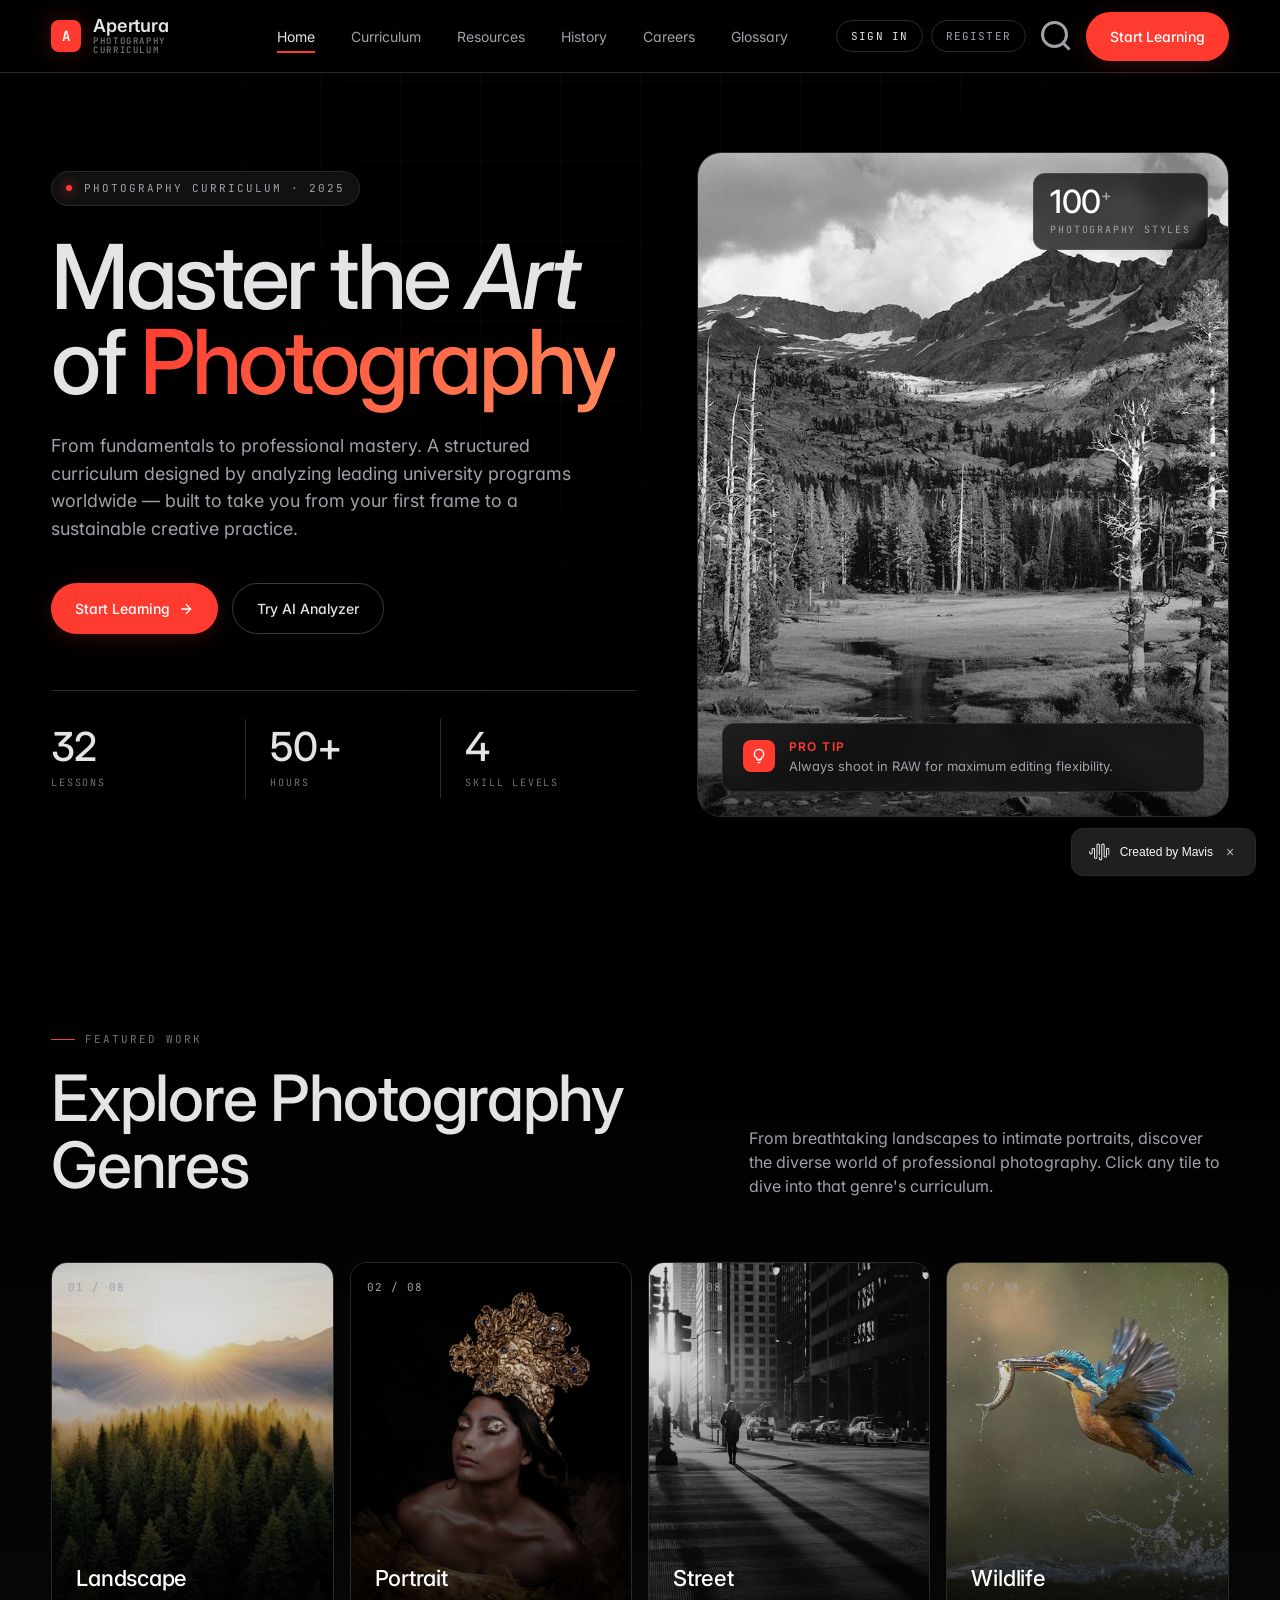
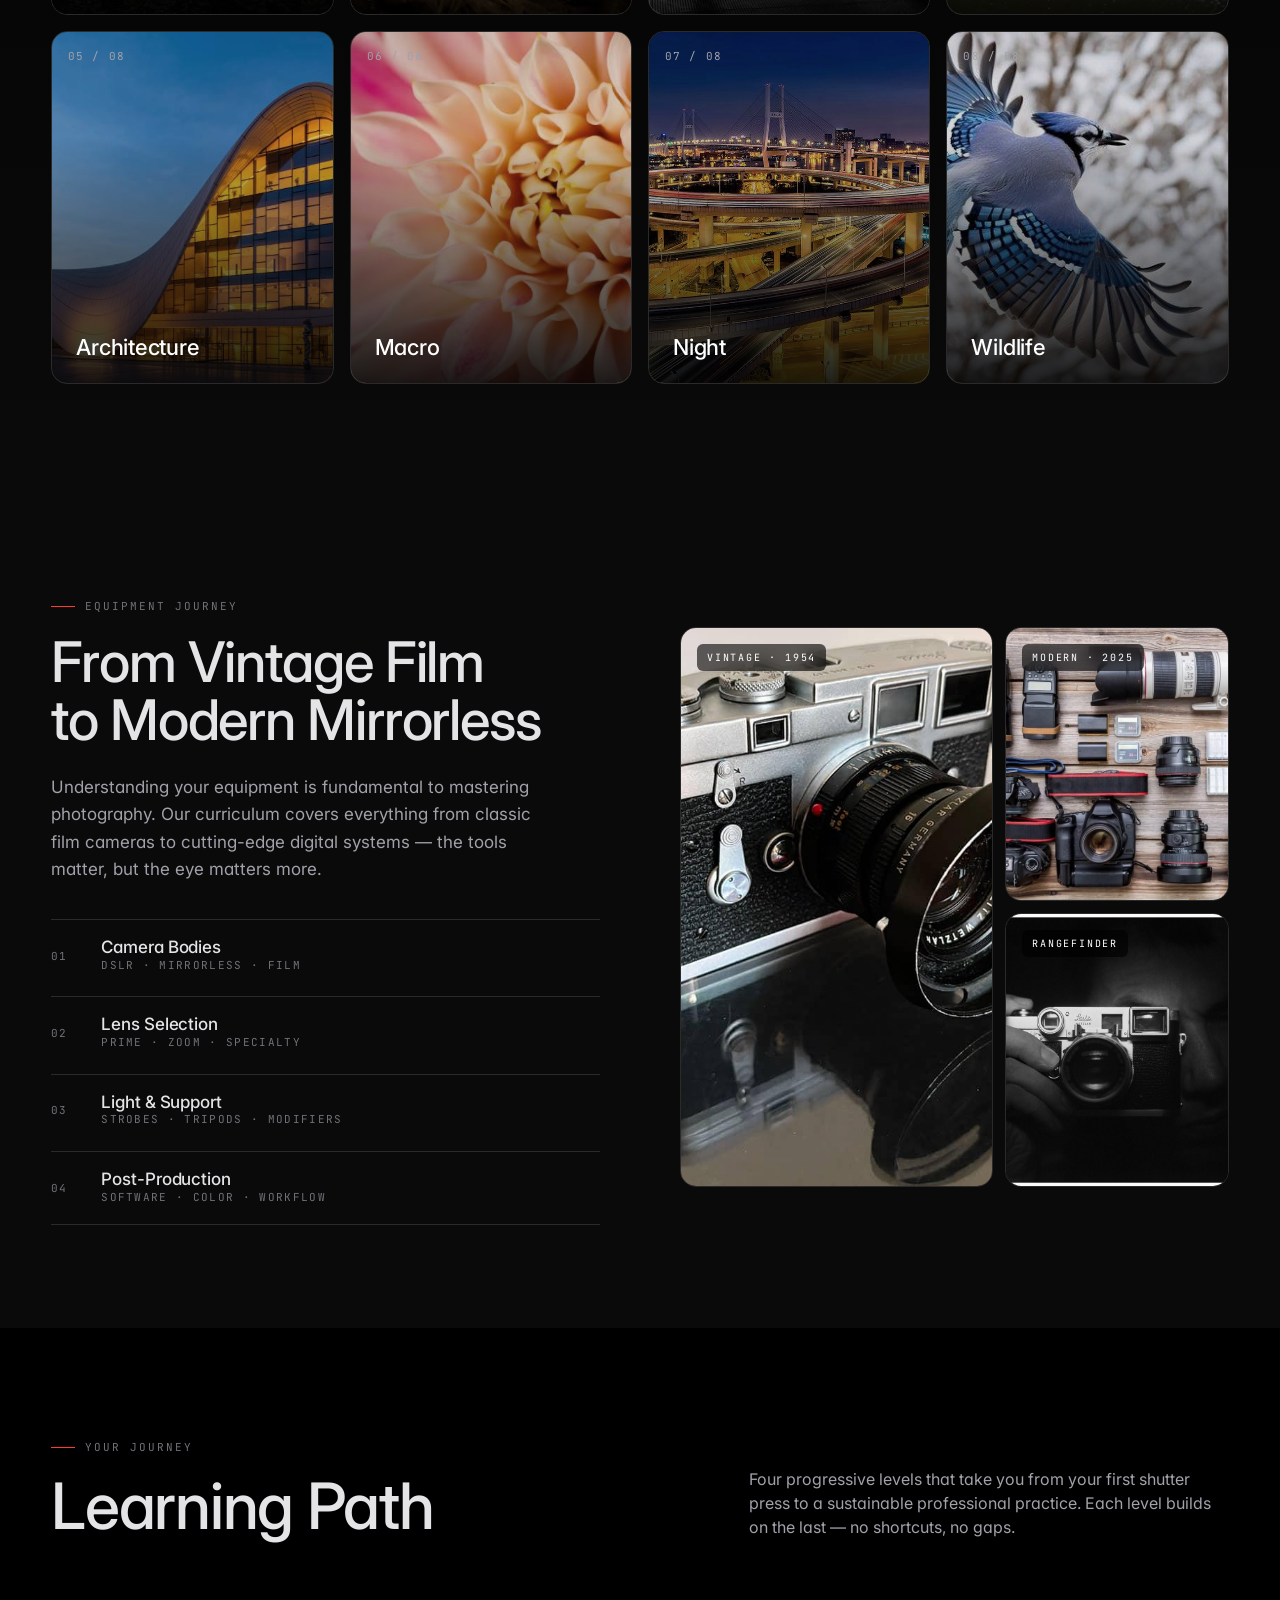
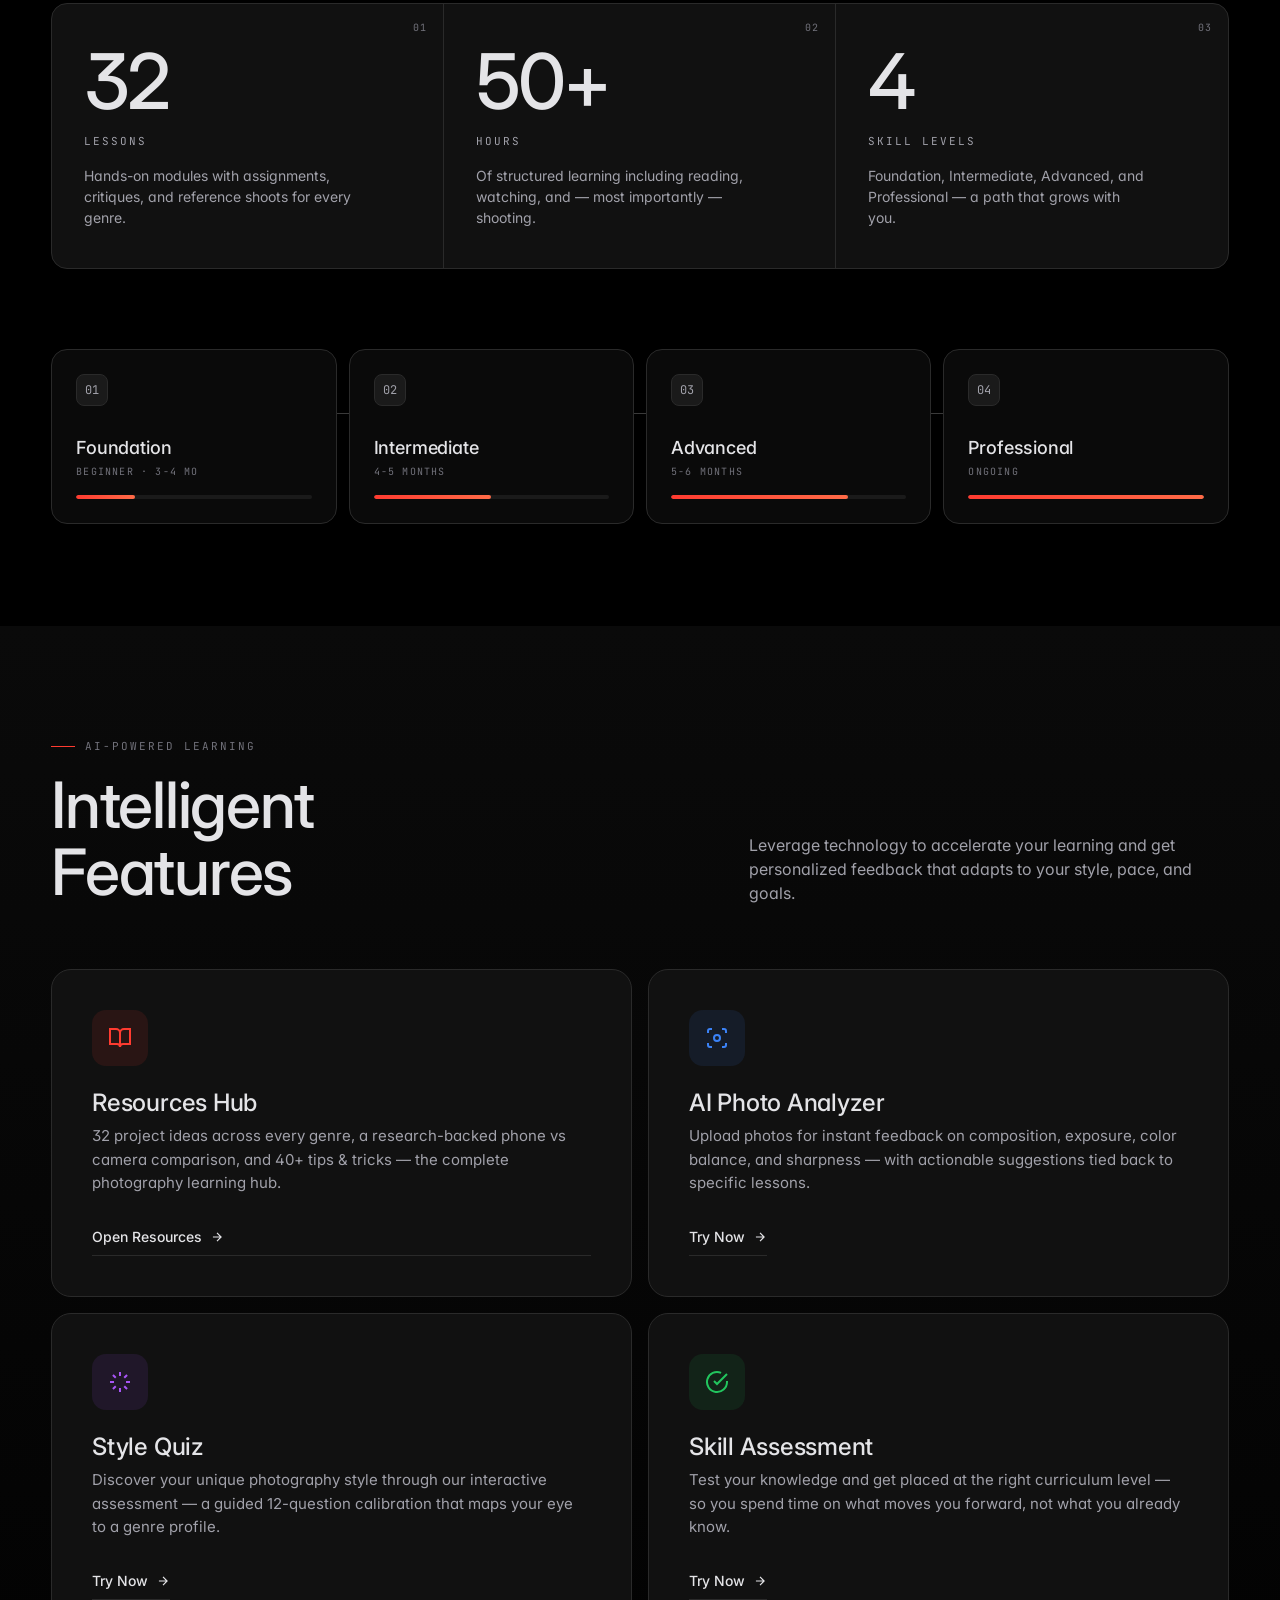
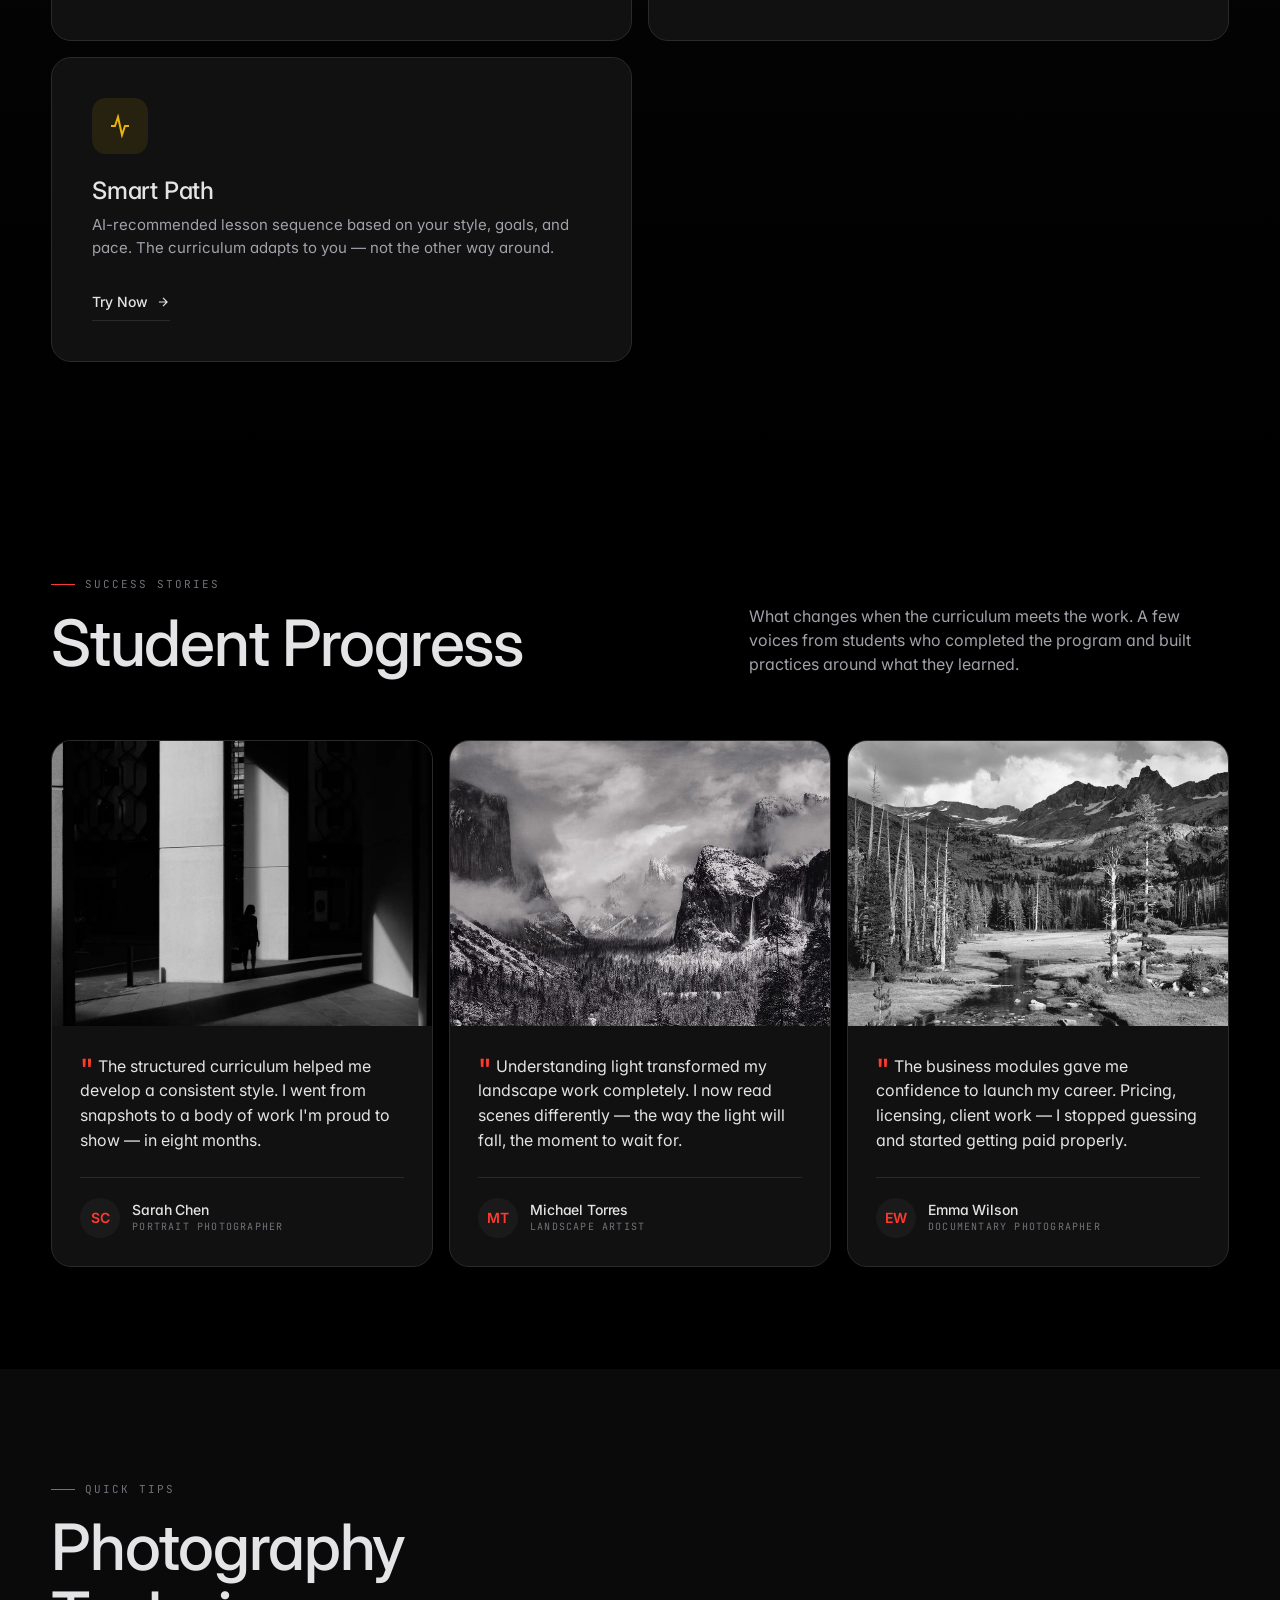
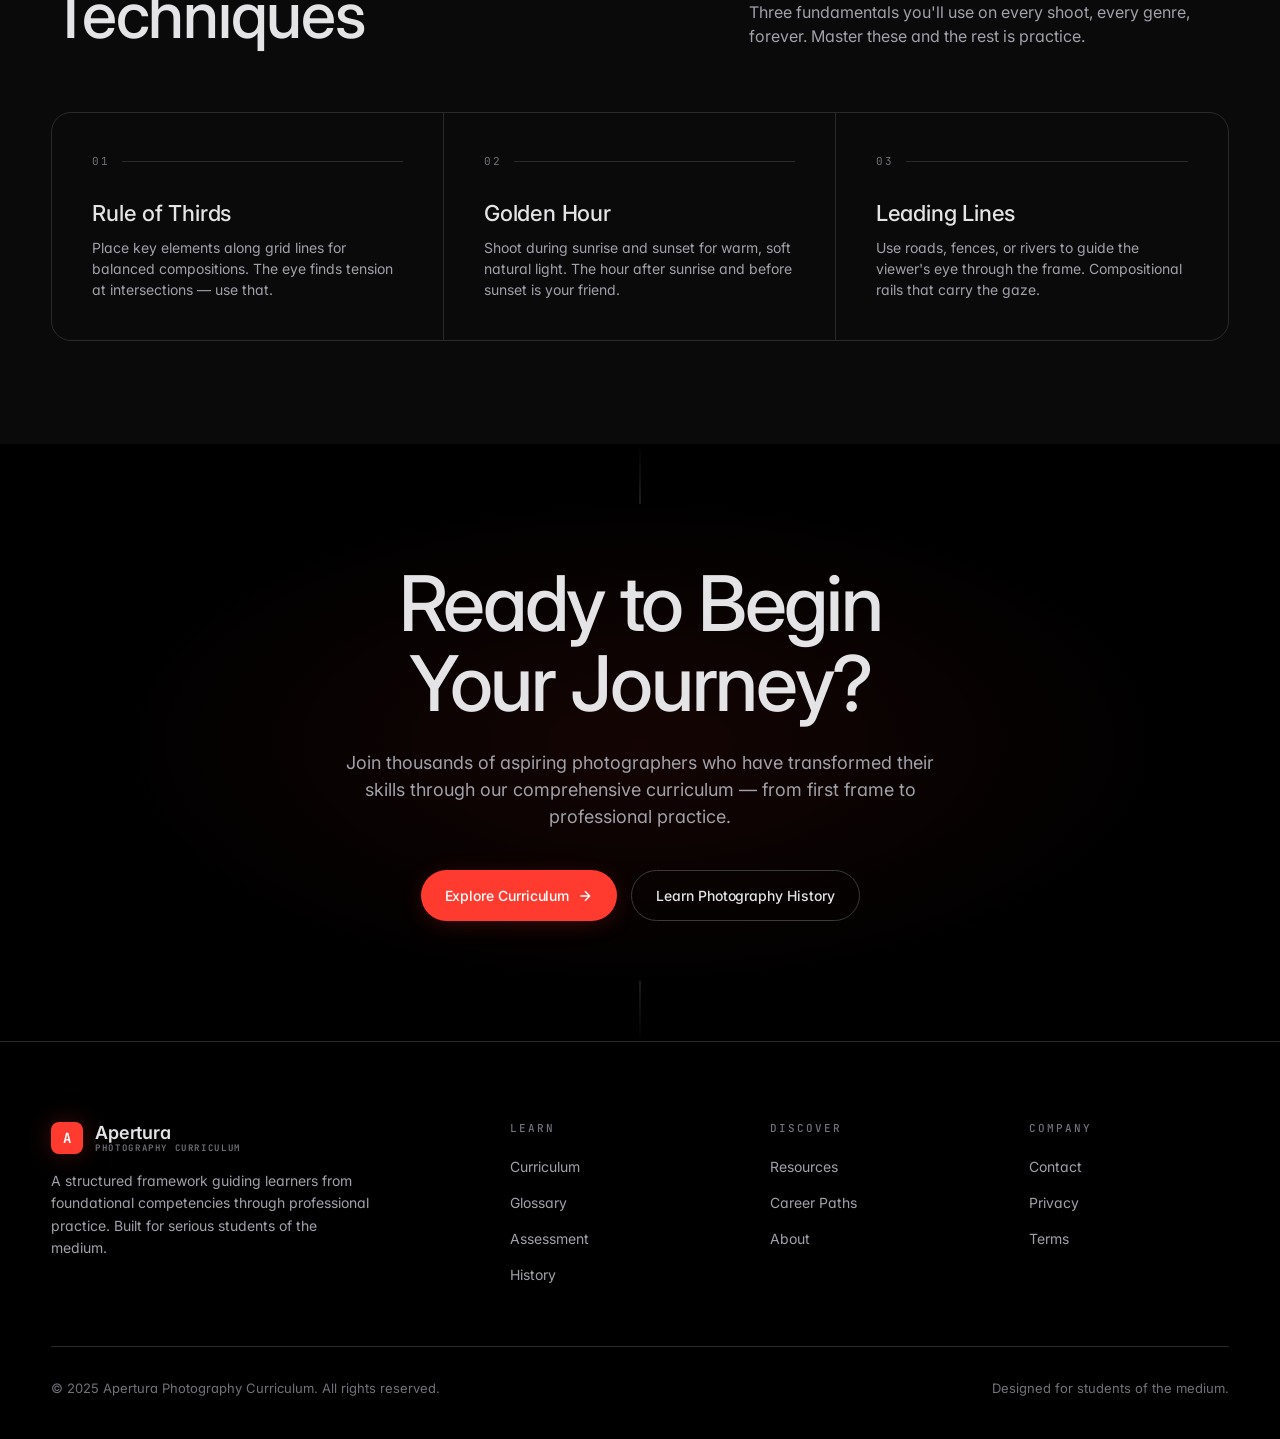
==== index.html @ fc22bd00 "Add files via upload" ====
<!doctype html>
<html lang="en">
<head>
  <meta charset="UTF-8" />
  <meta name="viewport" content="width=device-width, initial-scale=1.0, viewport-fit=cover" />
  <title>Apertura — Master the Art of Photography</title>
  <meta name="description" content="Comprehensive photography education from fundamentals to professional mastery. A structured curriculum designed by analyzing leading university programs worldwide." />
  <link rel="preconnect" href="https://fonts.googleapis.com">
  <link rel="preconnect" href="https://fonts.gstatic.com" crossorigin>
  <link rel="manifest" href="manifest.json" />
  <meta name="theme-color" content="#000000" />
  <link rel="icon" type="image/svg+xml" href="data:image/svg+xml,%3Csvg xmlns='http://www.w3.org/2000/svg' viewBox='0 0 100 100'%3E%3Crect width='100' height='100' rx='20' fill='%23ff3b30'/%3E%3Ctext x='50' y='72' font-family='serif' font-size='80' font-weight='bold' text-anchor='middle' fill='white'%3EA%3C/text%3E%3C/svg%3E" />
  <link rel="apple-touch-icon" href="data:image/svg+xml,%3Csvg xmlns='http://www.w3.org/2000/svg' viewBox='0 0 100 100'%3E%3Crect width='100' height='100' rx='20' fill='%23ff3b30'/%3E%3Ctext x='50' y='72' font-family='serif' font-size='80' font-weight='bold' text-anchor='middle' fill='white'%3EA%3C/text%3E%3C/svg%3E" />
  <link rel="stylesheet" href="assets/style.css" />
</head>
<body id="main">
  <a href="#main" class="skip-link">Skip to content</a>

  <!-- ============ NAV ============ -->
  <nav class="nav">
    <div class="container nav-inner">
      <a href="index.html" class="brand">
        <span class="brand-mark">A</span>
        <span class="brand-text">Apertura<small>Photography Curriculum</small></span>
      </a>
            <div class="nav-links">
        <a href="index.html" class="nav-link active">Home</a>
        <a href="curriculum.html" class="nav-link">Curriculum</a>
        <a href="resources.html" class="nav-link">Resources</a>
        <a href="history.html" class="nav-link">History</a>
        <a href="careers.html" class="nav-link">Careers</a>
        <a href="glossary.html" class="nav-link">Glossary</a>
      </div>
      <div class="nav-cta">
        <div class="auth-nav" data-auth-nav></div>
        <a href="#" class="nav-search desktop-only" aria-label="Search">
          <svg viewBox="0 0 24 24" fill="none" stroke="currentColor" stroke-width="2"><circle cx="11" cy="11" r="8"/><path d="m21 21-4.3-4.3"/></svg>
        </a>
        <a href="curriculum.html" class="btn btn-primary desktop-only">Start Learning</a>
        <button class="menu-toggle" aria-label="Menu">
          <svg viewBox="0 0 24 24" width="20" height="20" fill="none" stroke="currentColor" stroke-width="2"><line x1="3" y1="6" x2="21" y2="6"/><line x1="3" y1="12" x2="21" y2="12"/><line x1="3" y1="18" x2="21" y2="18"/></svg>
        </button>
      </div>
    </div>
  </nav>

  <!-- ============ HERO ============ -->
  <section class="hero">
    <div class="container hero-inner">
      <div>
        <div class="hero-label"><span class="dot"></span>Photography Curriculum · 2025</div>
        <h1>Master the <em>Art</em> of <span class="gradient-text">Photography</span></h1>
        <p class="hero-sub">From fundamentals to professional mastery. A structured curriculum designed by analyzing leading university programs worldwide — built to take you from your first frame to a sustainable creative practice.</p>
        <div class="hero-actions">
          <a href="curriculum.html" class="btn btn-primary">
            Start Learning
            <svg viewBox="0 0 24 24" fill="none" stroke="currentColor" stroke-width="2"><path d="M5 12h14M12 5l7 7-7 7"/></svg>
          </a>
          <a href="#ai-tools" class="btn btn-ghost">Try AI Analyzer</a>
        </div>
        <div class="hero-stats">
          <div class="hero-stat">
            <div class="num">32</div>
            <div class="lbl">Lessons</div>
          </div>
          <div class="hero-stat">
            <div class="num">50<sup style="font-size:0.6em; color:var(--text-3)">+</sup></div>
            <div class="lbl">Hours</div>
          </div>
          <div class="hero-stat">
            <div class="num">4</div>
            <div class="lbl">Skill Levels</div>
          </div>
        </div>
      </div>
      <div class="hero-visual">
        <img src="images/ansel-adams-high-sierra-yosemite-landscape-bw.jpg" alt="High Sierra landscape by Ansel Adams — example of professional nature photography" loading="eager" />
        <div class="hero-tag">
          <div class="num">100<sup style="font-size:0.5em; color:var(--text-2)">+</sup></div>
          <div class="lbl">Photography Styles</div>
        </div>
        <div class="pro-tip">
          <div class="pro-tip-icon">
            <svg viewBox="0 0 24 24" fill="none" stroke="currentColor" stroke-width="2"><path d="M9 18h6M10 22h4M12 2a7 7 0 0 0-4 12.7c.5.4 1 1 1 2v.3h6v-.3c0-1 .5-1.6 1-2A7 7 0 0 0 12 2z"/></svg>
          </div>
          <div>
            <h4>Pro Tip</h4>
            <p>Always shoot in RAW for maximum editing flexibility.</p>
          </div>
        </div>
      </div>
    </div>
  </section>

  <!-- ============ FEATURED WORK ============ -->
  <section class="section featured" id="showcase">
    <div class="container">
      <div class="section-head">
        <div>
          <div class="eyebrow" style="margin-bottom:16px">Featured Work</div>
          <h2>Explore Photography<br>Genres</h2>
        </div>
        <p>From breathtaking landscapes to intimate portraits, discover the diverse world of professional photography. Click any tile to dive into that genre's curriculum.</p>
      </div>

      <div class="genre-grid">
        <a href="#" class="genre-card reveal">
          <span class="genre-card-num">01 / 08</span>
          <img src="images/golden-hour-misty-mountain-valley-landscape.jpg" alt="Golden hour misty mountain valley — landscape photography" loading="lazy" />
          <div class="genre-card-corner"><svg viewBox="0 0 24 24" fill="none" stroke="currentColor" stroke-width="2"><path d="M7 17 17 7M7 7h10v10"/></svg></div>
          <div class="genre-card-label"><h3>Landscape</h3><small>Click to view</small></div>
        </a>
        <a href="#" class="genre-card reveal">
          <span class="genre-card-num">02 / 08</span>
          <img src="images/dramatic-studio-portrait-woman-gold-crown-lighting-reference.jpg" alt="Dramatic studio portrait — portrait photography" loading="lazy" />
          <div class="genre-card-corner"><svg viewBox="0 0 24 24" fill="none" stroke="currentColor" stroke-width="2"><path d="M7 17 17 7M7 7h10v10"/></svg></div>
          <div class="genre-card-label"><h3>Portrait</h3><small>Click to view</small></div>
        </a>
        <a href="#" class="genre-card reveal">
          <span class="genre-card-num">03 / 08</span>
          <img src="images/black-and-white-street-photography-long-shadows-city.jpg" alt="Black and white street photography with long shadows" loading="lazy" />
          <div class="genre-card-corner"><svg viewBox="0 0 24 24" fill="none" stroke="currentColor" stroke-width="2"><path d="M7 17 17 7M7 7h10v10"/></svg></div>
          <div class="genre-card-label"><h3>Street</h3><small>Click to view</small></div>
        </a>
        <a href="#" class="genre-card reveal">
          <span class="genre-card-num">04 / 08</span>
          <img src="images/kingfisher-bird-flight-catching-fish-wildlife.jpg" alt="Kingfisher catching fish in flight — wildlife photography" loading="lazy" />
          <div class="genre-card-corner"><svg viewBox="0 0 24 24" fill="none" stroke="currentColor" stroke-width="2"><path d="M7 17 17 7M7 7h10v10"/></svg></div>
          <div class="genre-card-label"><h3>Wildlife</h3><small>Click to view</small></div>
        </a>
        <a href="#" class="genre-card reveal">
          <span class="genre-card-num">05 / 08</span>
          <img src="images/heydar-aliyev-center-baku-night-architecture.jpg" alt="Heydar Aliyev Center at night — architecture photography" loading="lazy" />
          <div class="genre-card-corner"><svg viewBox="0 0 24 24" fill="none" stroke="currentColor" stroke-width="2"><path d="M7 17 17 7M7 7h10v10"/></svg></div>
          <div class="genre-card-label"><h3>Architecture</h3><small>Click to view</small></div>
        </a>
        <a href="#" class="genre-card reveal">
          <span class="genre-card-num">06 / 08</span>
          <img src="images/macro-photography-pink-orange-dahlia-flower-details.jpg" alt="Macro photo of dahlia flower — macro photography" loading="lazy" />
          <div class="genre-card-corner"><svg viewBox="0 0 24 24" fill="none" stroke="currentColor" stroke-width="2"><path d="M7 17 17 7M7 7h10v10"/></svg></div>
          <div class="genre-card-label"><h3>Macro</h3><small>Click to view</small></div>
        </a>
        <a href="#" class="genre-card reveal">
          <span class="genre-card-num">07 / 08</span>
          <img src="images/shanghai_nanpu_bridge_long_exposure_night_trails.jpg" alt="Shanghai Nanpu Bridge long exposure night trails" loading="lazy" />
          <div class="genre-card-corner"><svg viewBox="0 0 24 24" fill="none" stroke="currentColor" stroke-width="2"><path d="M7 17 17 7M7 7h10v10"/></svg></div>
          <div class="genre-card-label"><h3>Night</h3><small>Click to view</small></div>
        </a>
        <a href="#" class="genre-card reveal">
          <span class="genre-card-num">08 / 08</span>
          <img src="images/blue-jay-in-flight-winter-wildlife.jpg" alt="Blue jay in winter — wildlife photography" loading="lazy" />
          <div class="genre-card-corner"><svg viewBox="0 0 24 24" fill="none" stroke="currentColor" stroke-width="2"><path d="M7 17 17 7M7 7h10v10"/></svg></div>
          <div class="genre-card-label"><h3>Wildlife</h3><small>Click to view</small></div>
        </a>
      </div>
    </div>
  </section>

  <!-- ============ EQUIPMENT ============ -->
  <section class="section equipment">
    <div class="container">
      <div class="equipment-inner">
        <div class="equipment-content">
          <div class="eyebrow">Equipment Journey</div>
          <h2>From Vintage Film<br>to Modern Mirrorless</h2>
          <p>Understanding your equipment is fundamental to mastering photography. Our curriculum covers everything from classic film cameras to cutting-edge digital systems — the tools matter, but the eye matters more.</p>
          <div class="equipment-list">
            <div class="equipment-item">
              <span class="equipment-item-num">01</span>
              <div>
                <h4>Camera Bodies</h4>
                <p>DSLR · Mirrorless · Film</p>
              </div>
            </div>
            <div class="equipment-item">
              <span class="equipment-item-num">02</span>
              <div>
                <h4>Lens Selection</h4>
                <p>Prime · Zoom · Specialty</p>
              </div>
            </div>
            <div class="equipment-item">
              <span class="equipment-item-num">03</span>
              <div>
                <h4>Light & Support</h4>
                <p>Strobes · Tripods · Modifiers</p>
              </div>
            </div>
            <div class="equipment-item">
              <span class="equipment-item-num">04</span>
              <div>
                <h4>Post-Production</h4>
                <p>Software · Color · Workflow</p>
              </div>
            </div>
          </div>
        </div>
        <div class="equipment-visual">
          <div class="equipment-img ev-1">
            <img src="images/vintage-leica-m3-film-camera-reflective-black-silver.jpg" alt="Vintage Leica M3 film camera" loading="lazy" />
            <div class="equipment-img-label">Vintage · 1954</div>
          </div>
          <div class="equipment-img">
            <img src="images/professional-camera-gear-lens-collection-flat-lay.jpg" alt="Professional camera gear collection" loading="lazy" />
            <div class="equipment-img-label">Modern · 2025</div>
          </div>
          <div class="equipment-img">
            <img src="images/vintage-leica-m-camera-black-and-white-aesthetic.jpg" alt="Vintage Leica M rangefinder" loading="lazy" />
            <div class="equipment-img-label">Rangefinder</div>
          </div>
        </div>
      </div>
    </div>
  </section>

  <!-- ============ LEARNING PATH ============ -->
  <section class="section" id="path">
    <div class="container">
      <div class="section-head">
        <div>
          <div class="eyebrow" style="margin-bottom:16px">Your Journey</div>
          <h2>Learning Path</h2>
        </div>
        <p>Four progressive levels that take you from your first shutter press to a sustainable professional practice. Each level builds on the last — no shortcuts, no gaps.</p>
      </div>

      <div class="path-stats reveal">
        <div class="path-stat">
          <span class="path-stat-corner">01</span>
          <div class="num">32</div>
          <div class="lbl">Lessons</div>
          <p>Hands-on modules with assignments, critiques, and reference shoots for every genre.</p>
        </div>
        <div class="path-stat">
          <span class="path-stat-corner">02</span>
          <div class="num">50<sup style="font-size:0.6em; color:var(--text-3); margin-left:4px">+</sup></div>
          <div class="lbl">Hours</div>
          <p>Of structured learning including reading, watching, and — most importantly — shooting.</p>
        </div>
        <div class="path-stat">
          <span class="path-stat-corner">03</span>
          <div class="num">4</div>
          <div class="lbl">Skill Levels</div>
          <p>Foundation, Intermediate, Advanced, and Professional — a path that grows with you.</p>
        </div>
      </div>

      <div class="path-levels reveal">
        <div class="path-level l1">
          <div class="path-level-num">01</div>
          <h3>Foundation</h3>
          <p>Beginner · 3-4 mo</p>
          <div class="path-level-bar"><div class="path-level-bar-fill"></div></div>
        </div>
        <div class="path-level l2">
          <div class="path-level-num">02</div>
          <h3>Intermediate</h3>
          <p>4-5 months</p>
          <div class="path-level-bar"><div class="path-level-bar-fill"></div></div>
        </div>
        <div class="path-level l3">
          <div class="path-level-num">03</div>
          <h3>Advanced</h3>
          <p>5-6 months</p>
          <div class="path-level-bar"><div class="path-level-bar-fill"></div></div>
        </div>
        <div class="path-level l4">
          <div class="path-level-num">04</div>
          <h3>Professional</h3>
          <p>Ongoing</p>
          <div class="path-level-bar"><div class="path-level-bar-fill"></div></div>
        </div>
      </div>
    </div>
  </section>

  <!-- ============ AI FEATURES ============ -->
  <section class="section ai" id="ai-tools">
    <div class="container">
      <div class="section-head">
        <div>
          <div class="eyebrow" style="margin-bottom:16px">AI-Powered Learning</div>
          <h2>Intelligent<br>Features</h2>
        </div>
        <p>Leverage technology to accelerate your learning and get personalized feedback that adapts to your style, pace, and goals.</p>
      </div>

      <div class="ai-grid">
        <a href="resources.html" class="ai-card reveal" style="text-decoration:none; color:inherit; display:flex; flex-direction:column;">
          <div class="ai-icon" style="background:rgba(255, 59, 48, 0.1); color:#ff3b30;">
            <svg viewBox="0 0 24 24" fill="none" stroke="currentColor" stroke-width="2"><path d="M2 3h6a4 4 0 0 1 4 4v14a3 3 0 0 0-3-3H2zM22 3h-6a4 4 0 0 0-4 4v14a3 3 0 0 1 3-3h7z"/></svg>
          </div>
          <h3>Resources Hub</h3>
          <p>32 project ideas across every genre, a research-backed phone vs camera comparison, and 40+ tips & tricks — the complete photography learning hub.</p>
          <span class="ai-card-link">Open Resources <svg viewBox="0 0 24 24" width="14" height="14" fill="none" stroke="currentColor" stroke-width="2"><path d="M5 12h14M12 5l7 7-7 7"/></svg></span>
        </a>
        <div class="ai-card reveal">
          <div class="ai-icon blue">
            <svg viewBox="0 0 24 24" fill="none" stroke="currentColor" stroke-width="2"><path d="M3 7V5a2 2 0 0 1 2-2h2M17 3h2a2 2 0 0 1 2 2v2M21 17v2a2 2 0 0 1-2 2h-2M7 21H5a2 2 0 0 1-2-2v-2"/><circle cx="12" cy="12" r="3"/></svg>
          </div>
          <h3>AI Photo Analyzer</h3>
          <p>Upload photos for instant feedback on composition, exposure, color balance, and sharpness — with actionable suggestions tied back to specific lessons.</p>
          <a href="#" class="ai-card-link">Try Now <svg viewBox="0 0 24 24" width="14" height="14" fill="none" stroke="currentColor" stroke-width="2"><path d="M5 12h14M12 5l7 7-7 7"/></svg></a>
        </div>
        <div class="ai-card reveal">
          <div class="ai-icon purple">
            <svg viewBox="0 0 24 24" fill="none" stroke="currentColor" stroke-width="2"><path d="M12 2v4M12 18v4M4.93 4.93l2.83 2.83M16.24 16.24l2.83 2.83M2 12h4M18 12h4M4.93 19.07l2.83-2.83M16.24 7.76l2.83-2.83"/></svg>
          </div>
          <h3>Style Quiz</h3>
          <p>Discover your unique photography style through our interactive assessment — a guided 12-question calibration that maps your eye to a genre profile.</p>
          <a href="#" class="ai-card-link">Try Now <svg viewBox="0 0 24 24" width="14" height="14" fill="none" stroke="currentColor" stroke-width="2"><path d="M5 12h14M12 5l7 7-7 7"/></svg></a>
        </div>
        <div class="ai-card reveal">
          <div class="ai-icon green">
            <svg viewBox="0 0 24 24" fill="none" stroke="currentColor" stroke-width="2"><path d="M22 11.08V12a10 10 0 1 1-5.93-9.14"/><path d="m9 11 3 3L22 4"/></svg>
          </div>
          <h3>Skill Assessment</h3>
          <p>Test your knowledge and get placed at the right curriculum level — so you spend time on what moves you forward, not what you already know.</p>
          <a href="#" class="ai-card-link">Try Now <svg viewBox="0 0 24 24" width="14" height="14" fill="none" stroke="currentColor" stroke-width="2"><path d="M5 12h14M12 5l7 7-7 7"/></svg></a>
        </div>
        <div class="ai-card reveal">
          <div class="ai-icon yellow">
            <svg viewBox="0 0 24 24" fill="none" stroke="currentColor" stroke-width="2"><path d="M3 12h4l3-9 4 18 3-9h4"/></svg>
          </div>
          <h3>Smart Path</h3>
          <p>AI-recommended lesson sequence based on your style, goals, and pace. The curriculum adapts to you — not the other way around.</p>
          <a href="#" class="ai-card-link">Try Now <svg viewBox="0 0 24 24" width="14" height="14" fill="none" stroke="currentColor" stroke-width="2"><path d="M5 12h14M12 5l7 7-7 7"/></svg></a>
        </div>
      </div>
    </div>
  </section>

  <!-- ============ STUDENTS ============ -->
  <section class="section">
    <div class="container">
      <div class="section-head">
        <div>
          <div class="eyebrow" style="margin-bottom:16px">Success Stories</div>
          <h2>Student Progress</h2>
        </div>
        <p>What changes when the curriculum meets the work. A few voices from students who completed the program and built practices around what they learned.</p>
      </div>

      <div class="students-grid">
        <div class="student-card reveal">
          <div class="student-card-img">
            <img src="images/bw-street-photography-silhouette-shadows-architecture.jpg" alt="Black and white street photography — Sarah Chen's work" loading="lazy" />
          </div>
          <div class="student-card-body">
            <p class="student-card-quote">The structured curriculum helped me develop a consistent style. I went from snapshots to a body of work I'm proud to show — in eight months.</p>
            <div class="student-card-author">
              <div class="student-card-avatar">SC</div>
              <div class="student-card-info">
                <h4>Sarah Chen</h4>
                <p>Portrait Photographer</p>
              </div>
            </div>
          </div>
        </div>
        <div class="student-card reveal">
          <div class="student-card-img">
            <img src="images/ansel-adams-clearing-winter-storm-yosemite-bw.jpg" alt="Clearing winter storm Yosemite — Michael Torres's work" loading="lazy" />
          </div>
          <div class="student-card-body">
            <p class="student-card-quote">Understanding light transformed my landscape work completely. I now read scenes differently — the way the light will fall, the moment to wait for.</p>
            <div class="student-card-author">
              <div class="student-card-avatar">MT</div>
              <div class="student-card-info">
                <h4>Michael Torres</h4>
                <p>Landscape Artist</p>
              </div>
            </div>
          </div>
        </div>
        <div class="student-card reveal">
          <div class="student-card-img">
            <img src="images/ansel-adams-high-sierra-yosemite-landscape-bw.jpg" alt="High Sierra landscape — Emma Wilson's work" loading="lazy" />
          </div>
          <div class="student-card-body">
            <p class="student-card-quote">The business modules gave me confidence to launch my career. Pricing, licensing, client work — I stopped guessing and started getting paid properly.</p>
            <div class="student-card-author">
              <div class="student-card-avatar">EW</div>
              <div class="student-card-info">
                <h4>Emma Wilson</h4>
                <p>Documentary Photographer</p>
              </div>
            </div>
          </div>
        </div>
      </div>
    </div>
  </section>

  <!-- ============ QUICK TIPS ============ -->
  <section class="section tips">
    <div class="container">
      <div class="section-head">
        <div>
          <div class="eyebrow" style="margin-bottom:16px">Quick Tips</div>
          <h2>Photography<br>Techniques</h2>
        </div>
        <p>Three fundamentals you'll use on every shoot, every genre, forever. Master these and the rest is practice.</p>
      </div>

      <div class="tips-grid reveal">
        <div class="tip-card">
          <div class="tip-card-num">01</div>
          <h3>Rule of Thirds</h3>
          <p>Place key elements along grid lines for balanced compositions. The eye finds tension at intersections — use that.</p>
        </div>
        <div class="tip-card">
          <div class="tip-card-num">02</div>
          <h3>Golden Hour</h3>
          <p>Shoot during sunrise and sunset for warm, soft natural light. The hour after sunrise and before sunset is your friend.</p>
        </div>
        <div class="tip-card">
          <div class="tip-card-num">03</div>
          <h3>Leading Lines</h3>
          <p>Use roads, fences, or rivers to guide the viewer's eye through the frame. Compositional rails that carry the gaze.</p>
        </div>
      </div>
    </div>
  </section>

  <!-- ============ CTA BANNER ============ -->
  <section class="cta-banner">
    <div class="container">
      <h2>Ready to Begin<br>Your Journey?</h2>
      <p>Join thousands of aspiring photographers who have transformed their skills through our comprehensive curriculum — from first frame to professional practice.</p>
      <div class="actions">
        <a href="curriculum.html" class="btn btn-primary">Explore Curriculum <svg viewBox="0 0 24 24" fill="none" stroke="currentColor" stroke-width="2"><path d="M5 12h14M12 5l7 7-7 7"/></svg></a>
        <a href="history.html" class="btn btn-ghost">Learn Photography History</a>
      </div>
    </div>
  </section>

  <!-- ============ FOOTER ============ -->
  <footer class="footer">
    <div class="container">
            <div class="footer-grid">
        <div class="footer-brand">
          <a href="index.html" class="brand">
            <span class="brand-mark">A</span>
            <span class="brand-text">Apertura<small>Photography Curriculum</small></span>
          </a>
          <p>A structured framework guiding learners from foundational competencies through professional practice. Built for serious students of the medium.</p>
        </div>
        <div>
          <h4>Learn</h4>
          <ul>
            <li><a href="curriculum.html">Curriculum</a></li>
            <li><a href="glossary.html">Glossary</a></li>
            <li><a href="assessment.html">Assessment</a></li>
            <li><a href="history.html">History</a></li>
          </ul>
        </div>
        <div>
          <h4>Discover</h4>
          <ul>
            <li><a href="resources.html">Resources</a></li>
            <li><a href="careers.html">Career Paths</a></li>
            <li><a href="about.html">About</a></li>
          </ul>
        </div>
        <div>
          <h4>Company</h4>
          <ul>
            <li><a href="about.html#contact">Contact</a></li>
            <li><a href="#">Privacy</a></li>
            <li><a href="#">Terms</a></li>
          </ul>
        </div>
      </div>
      <div class="footer-bottom">
        <p>© 2025 Apertura Photography Curriculum. All rights reserved.</p>
        <p>Designed for students of the medium.</p>
      </div>
    </div>
  </footer>

  <!-- Floating Ball (Mavis watermark — keeps the original branding) -->
  <div class="floating-ball" id="floatingBall">
    <div class="floating-ball-content" id="ballContent">
      <svg class="floating-ball-logo" viewBox="0 0 26 22" fill="none" xmlns="http://www.w3.org/2000/svg">
        <g clip-path="url(#clip0)">
          <path d="M12.8405 14.6775C12.8405 14.9897 13.0932 15.2424 13.4055 15.2424C13.7178 15.2424 13.9705 14.9897 13.9705 14.6775V2.98254C13.9705 1.88957 13.0809 1 11.9879 1C10.895 1 10.0054 1.88957 10.0054 2.98254V11.566V17.1068C10.0054 17.5773 9.62327 17.9594 9.1528 17.9594C8.68233 17.9594 8.30021 17.5773 8.30021 17.1068V8.04469C8.30021 6.95172 7.41063 6.06215 6.31767 6.06215C5.22471 6.06215 4.33513 6.95172 4.33513 8.04469V11.8855C4.33513 12.3559 3.953 12.7381 3.48254 12.7381C3.01207 12.7381 2.62994 12.3559 2.62994 11.8855V10.4936C2.62994 10.1813 2.37725 9.92861 2.06497 9.92861C1.7527 9.92861 1.5 10.1813 1.5 10.4936V11.8855C1.5 12.9784 2.38957 13.868 3.48254 13.868C4.5755 13.868 5.46508 12.9784 5.46508 11.8855V8.04469C5.46508 7.57422 5.8472 7.19209 6.31767 7.19209C6.78814 7.19209 7.17026 7.57422 7.17026 8.04469V17.1068C7.17026 18.1998 8.05984 19.0894 9.1528 19.0894C10.2458 19.0894 11.1353 18.1998 11.1353 17.1068V2.98254C11.1353 2.51207 11.5175 2.12994 11.9879 2.12994C12.4584 2.12994 12.8405 2.51207 12.8405 2.98254V14.6775Z" fill="currentColor"/>
          <path d="M23.3278 6.06215C22.2348 6.06215 21.3452 6.95172 21.3452 8.04469V15.6143C21.3452 16.0847 20.9631 16.4669 20.4926 16.4669C20.0222 16.4669 19.6401 16.0847 19.6401 15.6143V2.98254C19.6401 1.88957 18.7505 1 17.6575 1C16.5645 1 15.675 1.88957 15.675 2.98254V19.0175C15.675 19.4879 15.2928 19.8701 14.8224 19.8701C14.3519 19.8701 13.9698 19.4879 13.9698 19.0175V17.0329C13.9698 16.7206 13.7171 16.4679 13.4048 16.4679C13.0925 16.4679 12.8398 16.7206 12.8398 17.0329V19.0175C12.8398 20.1104 13.7294 21 14.8224 21C15.9153 21 16.8049 20.1104 16.8049 19.0175V2.98254C16.8049 2.51207 17.187 2.12994 17.6575 2.12994C18.128 2.12994 18.5101 2.51207 18.5101 2.98254V15.6143C18.5101 16.7072 19.3997 17.5968 20.4926 17.5968C21.5856 17.5968 22.4752 16.7072 22.4752 15.6143V8.04469C22.4752 7.57422 22.8573 7.19209 23.3278 7.19209C23.7982 7.19209 24.1804 7.57422 24.1804 8.04469V14.6775C24.1804 14.9897 24.4331 15.2424 24.7453 15.2424C25.0576 15.2424 25.3103 14.9897 25.3103 14.6775V8.04469C25.3103 6.95172 24.4207 6.06215 23.3278 6.06215Z" fill="currentColor"/>
        </g>
        <defs><clipPath id="clip0"><rect width="25" height="22" fill="white" transform="translate(0.5)"/></clipPath></defs>
      </svg>
      <span class="floating-ball-text">Created by Mavis</span>
    </div>
    <span class="floating-ball-close" id="ballClose">×</span>
  </div>

  <script src="assets/script.js"></script>
  <script src="assets/auth.js"></script>
</body>
</html>
---- assets/style.css ----
/* =========================================================
   APERTURA — Photography Curriculum
   Swiss-style design system
   ========================================================= */

@import url('https://fonts.googleapis.com/css2?family=Inter:wght@400;500;600;700&family=JetBrains+Mono:wght@400;500&display=swap');

:root {
  --bg: #000;
  --bg-soft: #0a0a0a;
  --surface: #111;
  --surface-2: #1a1a1a;
  --surface-3: #222;
  --border: #2a2a2a;
  --border-strong: #3a3a3a;
  --text: #e4e4e7;
  --text-2: #a1a1aa;
  --text-3: #71717a;
  --text-4: #52525b;
  --accent: #ff3b30;
  --accent-2: #d12e26;
  --accent-glow: rgba(255, 59, 48, 0.25);
  --max: 1440px;
  --pad-x: clamp(20px, 4vw, 60px);
  --pad-y: clamp(64px, 8vw, 128px);
  --font-sans: 'Inter', -apple-system, BlinkMacSystemFont, 'Helvetica Neue', sans-serif;
  --font-mono: 'JetBrains Mono', 'Fira Code', monospace;
  --ease: cubic-bezier(0.4, 0, 0.2, 1);
}

* { margin: 0; padding: 0; box-sizing: border-box; border-color: var(--border); }
*::selection { background: rgba(255, 59, 48, 0.3); color: var(--text); }
html { scroll-behavior: smooth; }
body {
  background: var(--bg);
  color: var(--text);
  font-family: var(--font-sans);
  -webkit-font-smoothing: antialiased;
  -moz-osx-font-smoothing: grayscale;
  line-height: 1.5;
  font-feature-settings: 'cv11', 'ss01';
  cursor: default;
  overflow-x: hidden;
}
img { max-width: 100%; height: auto; display: block; }
a { color: inherit; text-decoration: none; }
button { font: inherit; cursor: pointer; background: none; border: none; color: inherit; }

/* Typography scale */
h1, h2, h3, h4, h5, h6 { font-weight: 500; letter-spacing: -0.01em; line-height: 1.1; }
.mono { font-family: var(--font-mono); letter-spacing: 0.05em; text-transform: uppercase; font-size: 12px; }
.eyebrow { font-family: var(--font-mono); font-size: 11px; letter-spacing: 0.18em; text-transform: uppercase; color: var(--text-3); display: inline-flex; align-items: center; gap: 10px; }
.eyebrow::before { content: ''; width: 24px; height: 1px; background: var(--accent); }
.gradient-text { background: linear-gradient(135deg, #ff3b30, #ff8a5b); -webkit-background-clip: text; background-clip: text; -webkit-text-fill-color: transparent; color: transparent; }

/* Layout */
.container { max-width: var(--max); margin: 0 auto; padding-left: var(--pad-x); padding-right: var(--pad-x); }
.section { padding-top: var(--pad-y); padding-bottom: var(--pad-y); position: relative; }
.section-head { display: flex; align-items: flex-end; justify-content: space-between; gap: 32px; margin-bottom: 64px; flex-wrap: wrap; }
.section-head h2 { font-size: clamp(36px, 5vw, 64px); font-weight: 500; letter-spacing: -0.02em; line-height: 1.05; }
.section-head p { color: var(--text-2); max-width: 480px; }
.divider { height: 1px; background: var(--border); width: 100%; }

/* ====== Nav ====== */
.nav {
  position: fixed; top: 0; left: 0; right: 0; z-index: 50;
  background: rgba(0, 0, 0, 0.7);
  backdrop-filter: blur(16px) saturate(180%);
  -webkit-backdrop-filter: blur(16px) saturate(180%);
  border-bottom: 1px solid var(--border);
}
.nav-inner { display: flex; align-items: center; justify-content: space-between; height: 72px; gap: 32px; }
.brand { display: flex; align-items: center; gap: 12px; font-weight: 600; font-size: 18px; letter-spacing: -0.01em; }
.brand-mark {
  width: 32px; height: 32px; border-radius: 8px;
  background: var(--accent); color: white;
  display: inline-flex; align-items: center; justify-content: center;
  font-family: var(--font-mono); font-weight: 700; font-size: 14px;
  box-shadow: 0 0 24px var(--accent-glow);
}
.brand-text { display: flex; flex-direction: column; line-height: 1; }
.brand-text small { font-family: var(--font-mono); font-size: 9px; color: var(--text-3); letter-spacing: 0.18em; margin-top: 2px; text-transform: uppercase; }
.nav-links { display: flex; gap: 4px; }
.nav-link { padding: 10px 16px; font-size: 14px; color: var(--text-2); position: relative; transition: color 0.2s var(--ease); }
.nav-link:hover { color: var(--text); }
.nav-link.active { color: var(--text); }
.nav-link.active::after { content: ''; position: absolute; bottom: 4px; left: 16px; right: 16px; height: 2px; background: var(--accent); }
.nav-cta { display: flex; align-items: center; gap: 12px; }
.nav-search { width: 36px; height: 36px; border-radius: 8px; display: inline-flex; align-items: center; justify-content: center; color: var(--text-2); transition: all 0.2s var(--ease); }
.nav-search:hover { background: var(--surface); color: var(--text); }
.menu-toggle { display: none; width: 40px; height: 40px; border-radius: 8px; }
.menu-toggle:hover { background: var(--surface); }
@media (max-width: 900px) { .nav-links, .nav-cta .desktop-only { display: none; } .menu-toggle { display: inline-flex; align-items: center; justify-content: center; } }

/* ====== Auth nav slot (Sign in / Register / Profile) ====== */
.auth-nav { display: flex; align-items: center; gap: 8px; }
.nav-pill { display: inline-flex; align-items: center; padding: 7px 14px; border: 1px solid var(--border); border-radius: 999px; font-family: var(--font-mono); font-size: 11px; letter-spacing: 0.1em; text-transform: uppercase; color: var(--text); background: transparent; transition: all 0.2s var(--ease); text-decoration: none; white-space: nowrap; }
.nav-pill:hover { background: var(--surface); border-color: var(--border-strong); }
.nav-pill-muted { color: var(--text-2); }
.nav-pill-muted:hover { color: var(--text); }
.nav-pill-active { background: var(--surface); border-color: var(--border-strong); color: var(--accent); }
@media (max-width: 600px) { .auth-nav { gap: 6px; } .nav-pill { padding: 6px 10px; font-size: 10px; } }

/* ====== Auth pages (login, register) ====== */
.auth-main { min-height: calc(100vh - 200px); display: flex; align-items: center; justify-content: center; padding: 100px 20px 60px; }
.auth-card { width: 100%; max-width: 440px; background: var(--surface); border: 1px solid var(--border); border-radius: 16px; padding: 40px 32px; }
.auth-card h1 { font-size: 32px; font-weight: 700; letter-spacing: -0.02em; margin-bottom: 8px; }
.auth-sub { color: var(--text-2); font-size: 14px; margin-bottom: 24px; }
.auth-card .field { display: block; margin-bottom: 16px; }
.auth-card .field span { display: block; font-family: var(--font-mono); font-size: 11px; letter-spacing: 0.1em; text-transform: uppercase; color: var(--text-2); margin-bottom: 6px; }
.auth-card .field input { width: 100%; padding: 12px 14px; background: var(--bg); border: 1px solid var(--border); border-radius: 8px; color: var(--text); font-family: var(--font-sans); font-size: 16px; transition: border-color 0.2s; }
.auth-card .field input:focus { outline: none; border-color: var(--accent); }
.auth-card .field-hint { font-size: 12px; color: var(--text-3); margin-top: -8px; margin-bottom: 16px; }
.auth-card .btn-primary { width: 100%; padding: 14px; font-size: 15px; margin-top: 8px; }
.auth-error { background: rgba(255, 59, 48, 0.1); border: 1px solid var(--accent); color: var(--accent); padding: 10px 14px; border-radius: 8px; font-size: 13px; margin-bottom: 16px; font-family: var(--font-mono); }
.demo-creds { background: var(--bg); border: 1px dashed var(--border-strong); border-radius: 8px; padding: 14px 16px; margin-bottom: 24px; font-size: 12px; }
.demo-creds p { margin: 4px 0; color: var(--text-2); }
.demo-creds code { background: var(--surface-2); padding: 2px 6px; border-radius: 4px; color: var(--text); font-family: var(--font-mono); }
.auth-foot { text-align: center; margin-top: 20px; font-size: 13px; color: var(--text-2); }
.auth-foot a { color: var(--accent); text-decoration: none; }
.auth-foot a:hover { text-decoration: underline; }
@media (max-width: 480px) { .auth-card { padding: 32px 20px; } }

/* ====== Profile page ====== */
.profile-main { max-width: 1200px; margin: 0 auto; padding: 100px 20px 80px; }
.profile-hero { padding: 32px 0 48px; border-bottom: 1px solid var(--border); margin-bottom: 40px; }
.profile-hero h1 { font-size: clamp(32px, 5vw, 48px); font-weight: 700; letter-spacing: -0.02em; margin: 8px 0 4px; }
.profile-email { font-family: var(--font-mono); font-size: 13px; color: var(--text-2); margin-bottom: 24px; }
.profile-actions { display: flex; flex-wrap: wrap; gap: 12px; }
.profile-grid { display: grid; grid-template-columns: repeat(auto-fit, minmax(280px, 1fr)); gap: 20px; margin-bottom: 48px; }
.profile-card { background: var(--surface); border: 1px solid var(--border); border-radius: 12px; padding: 24px; }
.profile-card h2 { font-size: 18px; margin: 8px 0 16px; }
.profile-stat { display: flex; align-items: baseline; gap: 8px; }
.profile-stat-num { font-size: 48px; font-weight: 800; color: var(--accent); }
.profile-stat-of { font-family: var(--font-mono); font-size: 13px; color: var(--text-2); }
.profile-bar { height: 8px; background: var(--bg); border-radius: 4px; overflow: hidden; margin: 12px 0; }
.profile-bar-fill { height: 100%; background: var(--accent); transition: width 0.4s var(--ease); }
.profile-sub { font-family: var(--font-mono); font-size: 12px; color: var(--text-2); margin-top: 4px; }
.profile-recommend { font-size: 14px; color: var(--text-2); margin: 0 0 16px; line-height: 1.5; }
.profile-levels { list-style: none; padding: 0; margin: 0; }
.profile-levels li { display: flex; justify-content: space-between; align-items: center; padding: 8px 0; border-bottom: 1px solid var(--border); font-size: 13px; }
.profile-levels li:last-child { border-bottom: none; }
.lvl-name { color: var(--text); }
.lvl-count { font-family: var(--font-mono); color: var(--accent); }
.profile-courses h2 { margin: 24px 0 16px; }
.profile-course-grid { display: grid; grid-template-columns: repeat(auto-fit, minmax(220px, 1fr)); gap: 16px; }
.profile-course { display: block; padding: 20px; background: var(--surface); border: 1px solid var(--border); border-radius: 12px; text-decoration: none; color: var(--text); transition: all 0.2s; }
.profile-course:hover { border-color: var(--accent); transform: translateY(-2px); }
.profile-course h3 { font-size: 16px; margin: 8px 0 4px; }
.profile-course p { font-size: 12px; color: var(--text-2); margin: 0; }
.btn-danger { background: transparent; color: var(--accent); border: 1px solid var(--accent); }
.btn-danger:hover { background: var(--accent); color: white; }
.btn-sm { padding: 6px 12px; font-size: 12px; }

/* ====== Admin dashboard ====== */
.admin-main { max-width: 1280px; margin: 0 auto; padding: 100px 20px 80px; }
.admin-hero { padding: 32px 0 48px; border-bottom: 1px solid var(--border); margin-bottom: 40px; }
.admin-hero h1 { font-size: clamp(32px, 5vw, 48px); font-weight: 700; letter-spacing: -0.02em; margin: 8px 0 8px; }
.admin-sub { color: var(--text-2); font-size: 15px; }
.admin-section { margin-bottom: 48px; }
.admin-section h2 { font-size: 24px; margin: 16px 0 20px; }
.admin-popular { list-style: none; padding: 0; }
.admin-popular li { padding: 10px 0; border-bottom: 1px solid var(--border); }

/* ====== Hero ====== */
.hero { padding-top: 152px; padding-bottom: var(--pad-y); position: relative; overflow: hidden; }
.hero::before { content: ''; position: absolute; inset: 0; background-image: linear-gradient(rgba(255,255,255,0.025) 1px, transparent 1px), linear-gradient(90deg, rgba(255,255,255,0.025) 1px, transparent 1px); background-size: 80px 80px; pointer-events: none; mask-image: radial-gradient(ellipse at top, black 30%, transparent 70%); -webkit-mask-image: radial-gradient(ellipse at top, black 30%, transparent 70%); }
.hero-inner { display: grid; grid-template-columns: 1.1fr 1fr; gap: 60px; align-items: center; position: relative; }
.hero-label { display: inline-flex; align-items: center; gap: 12px; padding: 8px 14px; background: var(--surface); border: 1px solid var(--border); border-radius: 999px; font-family: var(--font-mono); font-size: 11px; letter-spacing: 0.18em; color: var(--text-2); text-transform: uppercase; margin-bottom: 28px; }
.hero-label .dot { width: 6px; height: 6px; border-radius: 50%; background: var(--accent); box-shadow: 0 0 12px var(--accent); animation: pulse 2s var(--ease) infinite; }
@keyframes pulse { 0%, 100% { opacity: 1; transform: scale(1); } 50% { opacity: 0.6; transform: scale(0.85); } }
.hero h1 { font-size: clamp(48px, 7vw, 96px); font-weight: 500; letter-spacing: -0.04em; line-height: 0.95; margin-bottom: 28px; }
.hero h1 em { font-style: italic; font-weight: 500; font-family: 'Inter', serif; }
.hero-sub { font-size: clamp(16px, 1.4vw, 19px); color: var(--text-2); max-width: 540px; line-height: 1.55; margin-bottom: 40px; }
.hero-actions { display: flex; gap: 14px; flex-wrap: wrap; margin-bottom: 56px; }
.btn { display: inline-flex; align-items: center; justify-content: center; gap: 8px; padding: 14px 24px; font-size: 14px; font-weight: 500; border-radius: 999px; transition: all 0.2s var(--ease); letter-spacing: -0.005em; white-space: nowrap; }
.btn-primary { background: var(--accent); color: white; box-shadow: 0 4px 24px -4px var(--accent-glow); }
.btn-primary:hover { background: var(--accent-2); transform: translateY(-1px); box-shadow: 0 8px 32px -4px var(--accent-glow); }
.btn-ghost { background: transparent; color: var(--text); border: 1px solid var(--border-strong); }
.btn-ghost:hover { background: var(--surface); border-color: var(--text-2); }
.btn svg { width: 16px; height: 16px; transition: transform 0.2s var(--ease); }
.btn:hover svg { transform: translateX(3px); }

.hero-stats { display: grid; grid-template-columns: repeat(3, 1fr); gap: 0; padding-top: 28px; border-top: 1px solid var(--border); }
.hero-stat { padding: 8px 24px 8px 0; border-right: 1px solid var(--border); }
.hero-stat:last-child { border-right: 0; }
.hero-stat:not(:first-child) { padding-left: 24px; }
.hero-stat .num { font-size: clamp(28px, 3.2vw, 40px); font-weight: 500; letter-spacing: -0.02em; line-height: 1; }
.hero-stat .lbl { font-family: var(--font-mono); font-size: 10px; letter-spacing: 0.18em; color: var(--text-3); text-transform: uppercase; margin-top: 8px; }

.hero-visual { position: relative; aspect-ratio: 4/5; border-radius: 24px; overflow: hidden; box-shadow: 0 32px 80px -20px rgba(0,0,0,0.6); border: 1px solid var(--border); }
.hero-visual img { width: 100%; height: 100%; object-fit: cover; }
.hero-visual::after { content: ''; position: absolute; inset: 0; background: linear-gradient(180deg, transparent 50%, rgba(0,0,0,0.6)); }
.hero-tag { position: absolute; top: 20px; right: 20px; z-index: 2; background: rgba(0,0,0,0.7); backdrop-filter: blur(8px); -webkit-backdrop-filter: blur(8px); padding: 12px 16px; border-radius: 12px; border: 1px solid rgba(255,255,255,0.1); }
.hero-tag .num { font-size: 32px; font-weight: 500; letter-spacing: -0.02em; line-height: 1; color: white; }
.hero-tag .lbl { font-family: var(--font-mono); font-size: 10px; letter-spacing: 0.18em; color: var(--text-2); text-transform: uppercase; margin-top: 4px; }
.pro-tip { position: absolute; bottom: 24px; left: 24px; right: 24px; z-index: 2; background: rgba(17,17,17,0.85); backdrop-filter: blur(12px); -webkit-backdrop-filter: blur(12px); padding: 16px 20px; border-radius: 12px; border: 1px solid rgba(255,255,255,0.08); display: flex; gap: 14px; align-items: flex-start; }
.pro-tip-icon { width: 32px; height: 32px; flex-shrink: 0; border-radius: 8px; background: var(--accent); display: inline-flex; align-items: center; justify-content: center; }
.pro-tip-icon svg { width: 16px; height: 16px; color: white; }
.pro-tip h4 { font-size: 12px; font-weight: 600; color: var(--accent); text-transform: uppercase; letter-spacing: 0.12em; margin-bottom: 4px; }
.pro-tip p { font-size: 13px; color: var(--text-2); line-height: 1.4; }
@media (max-width: 900px) { .hero-inner { grid-template-columns: 1fr; } }

/* ====== Featured Work ====== */
.featured { background: linear-gradient(180deg, var(--bg) 0%, var(--bg-soft) 100%); }
.genre-grid { display: grid; grid-template-columns: repeat(4, 1fr); gap: 16px; }
@media (max-width: 1100px) { .genre-grid { grid-template-columns: repeat(3, 1fr); } }
@media (max-width: 768px) { .genre-grid { grid-template-columns: repeat(2, 1fr); } }
@media (max-width: 480px) { .genre-grid { grid-template-columns: 1fr; } }
.genre-card { position: relative; aspect-ratio: 4/5; border-radius: 16px; overflow: hidden; cursor: pointer; border: 1px solid var(--border); background: var(--surface); }
.genre-card img { width: 100%; height: 100%; object-fit: cover; transition: transform 0.7s var(--ease), filter 0.5s var(--ease); filter: grayscale(20%) brightness(0.85); }
.genre-card:hover img { transform: scale(1.08); filter: grayscale(0) brightness(1); }
.genre-card::after { content: ''; position: absolute; inset: 0; background: linear-gradient(180deg, transparent 30%, rgba(0,0,0,0.85) 100%); }
.genre-card-label { position: absolute; bottom: 0; left: 0; right: 0; padding: 24px; z-index: 2; display: flex; align-items: flex-end; justify-content: space-between; }
.genre-card-label h3 { font-size: 22px; font-weight: 500; letter-spacing: -0.01em; color: white; }
.genre-card-label small { font-family: var(--font-mono); font-size: 10px; letter-spacing: 0.18em; color: var(--text-2); text-transform: uppercase; opacity: 0; transform: translateY(6px); transition: all 0.3s var(--ease); }
.genre-card:hover .genre-card-label small { opacity: 1; transform: translateY(0); }
.genre-card-num { position: absolute; top: 16px; left: 16px; z-index: 2; font-family: var(--font-mono); font-size: 11px; color: var(--text-2); letter-spacing: 0.1em; }
.genre-card-corner { position: absolute; top: 16px; right: 16px; z-index: 2; width: 32px; height: 32px; border-radius: 8px; background: rgba(0,0,0,0.6); backdrop-filter: blur(8px); -webkit-backdrop-filter: blur(8px); display: inline-flex; align-items: center; justify-content: center; color: white; opacity: 0; transform: translateY(-4px); transition: all 0.3s var(--ease); }
.genre-card:hover .genre-card-corner { opacity: 1; transform: translateY(0); }
.genre-card-corner svg { width: 14px; height: 14px; }

/* ====== Equipment ====== */
.equipment { background: var(--bg-soft); }
.equipment-inner { display: grid; grid-template-columns: 1fr 1fr; gap: 80px; align-items: center; }
.equipment-content h2 { font-size: clamp(36px, 5vw, 56px); font-weight: 500; letter-spacing: -0.02em; line-height: 1.05; margin: 18px 0 24px; }
.equipment-content p { color: var(--text-2); font-size: 17px; line-height: 1.6; margin-bottom: 36px; max-width: 480px; }
.equipment-list { display: flex; flex-direction: column; gap: 4px; }
.equipment-item { display: flex; align-items: center; gap: 18px; padding: 18px 0; border-top: 1px solid var(--border); }
.equipment-item:last-child { border-bottom: 1px solid var(--border); }
.equipment-item-num { font-family: var(--font-mono); font-size: 11px; color: var(--text-3); letter-spacing: 0.1em; width: 32px; }
.equipment-item h4 { font-size: 17px; font-weight: 500; letter-spacing: -0.005em; }
.equipment-item p { font-family: var(--font-mono); font-size: 11px; letter-spacing: 0.12em; color: var(--text-3); text-transform: uppercase; margin: 0; }
.equipment-visual { display: grid; grid-template-columns: 1.4fr 1fr; grid-template-rows: 1fr 1fr; gap: 12px; height: 560px; }
.equipment-visual .ev-1 { grid-row: span 2; }
.equipment-img { position: relative; border-radius: 16px; overflow: hidden; border: 1px solid var(--border); }
.equipment-img img { width: 100%; height: 100%; object-fit: cover; }
.equipment-img-label { position: absolute; top: 16px; left: 16px; z-index: 2; font-family: var(--font-mono); font-size: 10px; letter-spacing: 0.18em; color: white; text-transform: uppercase; background: rgba(0,0,0,0.6); backdrop-filter: blur(8px); padding: 6px 10px; border-radius: 6px; }
@media (max-width: 900px) { .equipment-inner { grid-template-columns: 1fr; gap: 48px; } .equipment-visual { height: 420px; } }

/* ====== Learning Path ====== */
.path-stats { display: grid; grid-template-columns: repeat(3, 1fr); gap: 0; border: 1px solid var(--border); border-radius: 16px; background: var(--surface); margin-bottom: 80px; overflow: hidden; }
.path-stat { padding: 40px 32px; position: relative; }
.path-stat:not(:last-child) { border-right: 1px solid var(--border); }
.path-stat .num { font-size: clamp(48px, 6vw, 80px); font-weight: 500; letter-spacing: -0.04em; line-height: 1; }
.path-stat .num em { font-style: normal; color: var(--accent); }
.path-stat .lbl { font-family: var(--font-mono); font-size: 11px; letter-spacing: 0.18em; color: var(--text-2); text-transform: uppercase; margin-top: 12px; }
.path-stat p { color: var(--text-2); font-size: 14px; line-height: 1.5; margin-top: 16px; max-width: 280px; }
.path-stat-corner { position: absolute; top: 16px; right: 16px; font-family: var(--font-mono); font-size: 10px; color: var(--text-3); letter-spacing: 0.1em; }
@media (max-width: 768px) { .path-stats { grid-template-columns: 1fr; } .path-stat:not(:last-child) { border-right: 0; border-bottom: 1px solid var(--border); } }

.path-levels { display: grid; grid-template-columns: repeat(4, 1fr); gap: 12px; position: relative; }
.path-levels::before { content: ''; position: absolute; top: 64px; left: 8%; right: 8%; height: 1px; background: linear-gradient(90deg, transparent, var(--border-strong) 20%, var(--border-strong) 80%, transparent); z-index: 0; }
.path-level { position: relative; padding: 24px; border: 1px solid var(--border); border-radius: 16px; background: var(--bg-soft); z-index: 1; transition: all 0.3s var(--ease); }
.path-level:hover { border-color: var(--accent); transform: translateY(-4px); }
.path-level-num { width: 32px; height: 32px; border-radius: 8px; background: var(--surface-2); border: 1px solid var(--border); display: inline-flex; align-items: center; justify-content: center; font-family: var(--font-mono); font-size: 12px; color: var(--text-2); margin-bottom: 32px; }
.path-level h3 { font-size: 18px; font-weight: 500; margin-bottom: 6px; }
.path-level p { font-family: var(--font-mono); font-size: 10px; letter-spacing: 0.12em; color: var(--text-3); text-transform: uppercase; }
.path-level-bar { height: 4px; background: var(--surface-2); border-radius: 2px; overflow: hidden; margin-top: 16px; }
.path-level-bar-fill { height: 100%; background: linear-gradient(90deg, var(--accent), #ff6b47); border-radius: 2px; }
.path-level.l1 .path-level-bar-fill { width: 25%; }
.path-level.l2 .path-level-bar-fill { width: 50%; }
.path-level.l3 .path-level-bar-fill { width: 75%; }
.path-level.l4 .path-level-bar-fill { width: 100%; }
@media (max-width: 900px) { .path-levels { grid-template-columns: repeat(2, 1fr); } .path-levels::before { display: none; } }
@media (max-width: 480px) { .path-levels { grid-template-columns: 1fr; } }

/* ====== AI Features ====== */
.ai { background: linear-gradient(180deg, var(--bg-soft) 0%, var(--bg) 100%); }
.ai-grid { display: grid; grid-template-columns: repeat(2, 1fr); gap: 16px; }
@media (max-width: 768px) { .ai-grid { grid-template-columns: 1fr; } }
.ai-card { padding: 40px; border: 1px solid var(--border); border-radius: 20px; background: var(--surface); position: relative; overflow: hidden; transition: all 0.3s var(--ease); }
.ai-card::before { content: ''; position: absolute; top: 0; left: 0; right: 0; height: 1px; background: linear-gradient(90deg, transparent, var(--accent), transparent); opacity: 0; transition: opacity 0.3s var(--ease); }
.ai-card:hover { border-color: var(--border-strong); transform: translateY(-2px); }
.ai-card:hover::before { opacity: 1; }
.ai-icon { width: 56px; height: 56px; border-radius: 14px; display: inline-flex; align-items: center; justify-content: center; margin-bottom: 24px; }
.ai-icon svg { width: 24px; height: 24px; }
.ai-icon.blue { background: rgba(59, 130, 246, 0.1); color: #3b82f6; }
.ai-icon.purple { background: rgba(168, 85, 247, 0.1); color: #a855f7; }
.ai-icon.green { background: rgba(34, 197, 94, 0.1); color: #22c55e; }
.ai-icon.yellow { background: rgba(234, 179, 8, 0.1); color: #eab308; }
.ai-card h3 { font-size: 24px; font-weight: 500; margin-bottom: 8px; }
.ai-card p { color: var(--text-2); font-size: 15px; line-height: 1.55; margin-bottom: 24px; }
.ai-card-link { display: inline-flex; align-items: center; gap: 8px; color: var(--text); font-size: 14px; font-weight: 500; padding: 8px 0; border-bottom: 1px solid var(--border); transition: all 0.2s var(--ease); }
.ai-card-link:hover { color: var(--accent); border-color: var(--accent); gap: 12px; }

/* ====== Students ====== */
.students-grid { display: grid; grid-template-columns: repeat(3, 1fr); gap: 16px; }
@media (max-width: 900px) { .students-grid { grid-template-columns: 1fr; } }
.student-card { background: var(--surface); border: 1px solid var(--border); border-radius: 20px; overflow: hidden; transition: all 0.3s var(--ease); }
.student-card:hover { border-color: var(--border-strong); transform: translateY(-4px); }
.student-card-img { aspect-ratio: 4/3; overflow: hidden; position: relative; }
.student-card-img img { width: 100%; height: 100%; object-fit: cover; transition: transform 0.6s var(--ease); }
.student-card:hover .student-card-img img { transform: scale(1.05); }
.student-card-body { padding: 28px; }
.student-card-quote { font-size: 16px; line-height: 1.55; color: var(--text); margin-bottom: 24px; }
.student-card-quote::before { content: '"'; color: var(--accent); font-size: 32px; font-weight: 500; line-height: 0; vertical-align: -10px; margin-right: 4px; }
.student-card-author { display: flex; align-items: center; gap: 12px; padding-top: 20px; border-top: 1px solid var(--border); }
.student-card-avatar { width: 40px; height: 40px; border-radius: 50%; background: var(--surface-2); display: inline-flex; align-items: center; justify-content: center; font-weight: 600; font-size: 14px; color: var(--accent); }
.student-card-info h4 { font-size: 14px; font-weight: 500; }
.student-card-info p { font-family: var(--font-mono); font-size: 10px; letter-spacing: 0.12em; color: var(--text-3); text-transform: uppercase; margin-top: 2px; }

/* ====== Quick Tips ====== */
.tips { background: var(--bg-soft); }
.tips-grid { display: grid; grid-template-columns: repeat(3, 1fr); gap: 0; border: 1px solid var(--border); border-radius: 20px; overflow: hidden; }
@media (max-width: 768px) { .tips-grid { grid-template-columns: 1fr; } }
.tip-card { padding: 40px; position: relative; transition: background 0.2s var(--ease); }
.tip-card:not(:last-child) { border-right: 1px solid var(--border); }
.tip-card:hover { background: var(--surface); }
@media (max-width: 768px) { .tip-card:not(:last-child) { border-right: 0; border-bottom: 1px solid var(--border); } }
.tip-card-num { font-family: var(--font-mono); font-size: 11px; color: var(--text-3); letter-spacing: 0.18em; margin-bottom: 32px; display: flex; align-items: center; gap: 12px; }
.tip-card-num::after { content: ''; flex: 1; height: 1px; background: var(--border); }
.tip-card h3 { font-size: 22px; font-weight: 500; margin-bottom: 12px; }
.tip-card p { color: var(--text-2); font-size: 14px; line-height: 1.5; }

/* ====== CTA Banner ====== */
.cta-banner { padding: 120px 0; text-align: center; background: radial-gradient(ellipse at center, rgba(255, 59, 48, 0.08) 0%, transparent 60%); position: relative; overflow: hidden; }
.cta-banner::before, .cta-banner::after { content: ''; position: absolute; left: 50%; transform: translateX(-50%); width: 1px; height: 60px; background: linear-gradient(180deg, transparent, var(--border-strong)); }
.cta-banner::before { top: 0; }
.cta-banner::after { bottom: 0; transform: translateX(-50%) rotate(180deg); }
.cta-banner h2 { font-size: clamp(40px, 6vw, 80px); font-weight: 500; letter-spacing: -0.03em; line-height: 1.05; margin-bottom: 24px; }
.cta-banner p { color: var(--text-2); font-size: 18px; max-width: 600px; margin: 0 auto 40px; line-height: 1.5; }
.cta-banner .actions { display: flex; gap: 14px; justify-content: center; flex-wrap: wrap; }

/* ====== Footer ====== */
.footer { background: var(--bg); border-top: 1px solid var(--border); padding: 80px 0 40px; }
.footer-grid { display: grid; grid-template-columns: 2fr 1fr 1fr 1fr; gap: 60px; margin-bottom: 60px; }
@media (max-width: 768px) { .footer-grid { grid-template-columns: 1fr 1fr; gap: 40px; } }
.footer-brand p { color: var(--text-2); font-size: 14px; line-height: 1.6; margin: 16px 0 24px; max-width: 320px; }
.footer h4 { font-family: var(--font-mono); font-size: 11px; letter-spacing: 0.18em; text-transform: uppercase; color: var(--text-3); margin-bottom: 20px; font-weight: 500; }
.footer ul { list-style: none; display: flex; flex-direction: column; gap: 12px; }
.footer ul a { color: var(--text-2); font-size: 14px; transition: color 0.2s var(--ease); }
.footer ul a:hover { color: var(--text); }
.footer-bottom { display: flex; justify-content: space-between; align-items: center; padding-top: 32px; border-top: 1px solid var(--border); gap: 24px; flex-wrap: wrap; }
.footer-bottom p { color: var(--text-3); font-size: 13px; }
.footer-socials { display: flex; gap: 8px; }
.footer-socials a { width: 36px; height: 36px; border-radius: 8px; background: var(--surface); border: 1px solid var(--border); display: inline-flex; align-items: center; justify-content: center; color: var(--text-2); transition: all 0.2s var(--ease); }
.footer-socials a:hover { color: var(--text); border-color: var(--text-2); }
.footer-socials svg { width: 16px; height: 16px; }

/* ====== Curriculum page ====== */
.page-hero { padding-top: 152px; padding-bottom: 80px; border-bottom: 1px solid var(--border); }
.page-hero .eyebrow { margin-bottom: 24px; }
.page-hero h1 { font-size: clamp(48px, 7vw, 88px); font-weight: 500; letter-spacing: -0.04em; line-height: 0.95; margin-bottom: 24px; }
.page-hero p { color: var(--text-2); font-size: 19px; max-width: 720px; line-height: 1.55; }
.curr-stat-strip { display: grid; grid-template-columns: repeat(4, 1fr); gap: 0; border-bottom: 1px solid var(--border); }
.curr-stat-strip > div { padding: 32px 0; }
.curr-stat-strip > div:not(:last-child) { border-right: 1px solid var(--border); padding-right: 24px; }
.curr-stat-strip > div:not(:first-child) { padding-left: 24px; }
.curr-stat-strip .num { font-size: 40px; font-weight: 500; letter-spacing: -0.02em; line-height: 1; }
.curr-stat-strip .lbl { font-family: var(--font-mono); font-size: 10px; letter-spacing: 0.18em; color: var(--text-3); text-transform: uppercase; margin-top: 8px; }
@media (max-width: 768px) { .curr-stat-strip { grid-template-columns: repeat(2, 1fr); } .curr-stat-strip > div:not(:last-child) { border-right: 0; } }

.level-block { padding: 80px 0; border-bottom: 1px solid var(--border); }
.level-block:last-of-type { border-bottom: 0; }
.level-grid { display: grid; grid-template-columns: 1fr 1.4fr; gap: 80px; align-items: start; }
@media (max-width: 900px) { .level-grid { grid-template-columns: 1fr; gap: 40px; } }
.level-num { font-family: var(--font-mono); font-size: 14px; letter-spacing: 0.2em; color: var(--accent); margin-bottom: 16px; }
.level-meta { display: flex; gap: 20px; margin-top: 24px; padding-top: 20px; border-top: 1px solid var(--border); }
.level-meta div { display: flex; flex-direction: column; gap: 4px; }
.level-meta .k { font-family: var(--font-mono); font-size: 10px; letter-spacing: 0.18em; color: var(--text-3); text-transform: uppercase; }
.level-meta .v { font-size: 14px; color: var(--text); }
.level-content h2 { font-size: clamp(32px, 4.5vw, 48px); font-weight: 500; letter-spacing: -0.02em; line-height: 1.05; margin-bottom: 8px; }
.level-content h3 { font-size: 16px; font-weight: 400; color: var(--text-2); margin-bottom: 20px; }
.level-content p { color: var(--text-2); font-size: 16px; line-height: 1.6; margin-bottom: 32px; }
.lesson-list { list-style: none; display: grid; grid-template-columns: 1fr 1fr; gap: 0; border: 1px solid var(--border); border-radius: 12px; overflow: hidden; }
@media (max-width: 600px) { .lesson-list { grid-template-columns: 1fr; } }
.lesson-list li { display: flex; align-items: center; gap: 14px; padding: 16px 20px; border-bottom: 1px solid var(--border); }
.lesson-list li:nth-child(odd) { border-right: 1px solid var(--border); }
.lesson-list li:nth-last-child(-n+2) { border-bottom: 0; }
@media (max-width: 600px) { .lesson-list li:nth-child(odd) { border-right: 0; } .lesson-list li:last-child { border-bottom: 0; } }
.lesson-list .ll-num { font-family: var(--font-mono); font-size: 10px; color: var(--text-3); letter-spacing: 0.1em; }
.lesson-list .ll-name { font-size: 14px; }

/* ====== History page ====== */
.timeline { position: relative; padding-left: 0; }
.timeline-item { display: grid; grid-template-columns: 140px 1fr; gap: 40px; padding: 32px 0; border-top: 1px solid var(--border); position: relative; }
.timeline-item:last-child { border-bottom: 1px solid var(--border); }
.timeline-item .ti-year { font-family: var(--font-mono); font-size: 14px; color: var(--accent); letter-spacing: 0.1em; padding-top: 4px; }
.timeline-item h3 { font-size: 22px; font-weight: 500; margin-bottom: 8px; }
.timeline-item p { color: var(--text-2); font-size: 15px; line-height: 1.6; max-width: 720px; }
@media (max-width: 600px) { .timeline-item { grid-template-columns: 1fr; gap: 12px; } }

.photographers-grid { display: grid; grid-template-columns: repeat(4, 1fr); gap: 16px; }
@media (max-width: 900px) { .photographers-grid { grid-template-columns: repeat(2, 1fr); } }
@media (max-width: 480px) { .photographers-grid { grid-template-columns: 1fr; } }
.photographer-card { padding: 32px; border: 1px solid var(--border); border-radius: 16px; background: var(--surface); transition: all 0.3s var(--ease); }
.photographer-card:hover { border-color: var(--border-strong); transform: translateY(-4px); }
.photographer-card .pc-avatar { width: 56px; height: 56px; border-radius: 50%; background: var(--surface-2); border: 1px solid var(--border); display: inline-flex; align-items: center; justify-content: center; font-size: 22px; font-weight: 500; color: var(--accent); margin-bottom: 24px; }
.photographer-card h3 { font-size: 18px; font-weight: 500; margin-bottom: 4px; }
.photographer-card .pc-years { font-family: var(--font-mono); font-size: 10px; color: var(--text-3); letter-spacing: 0.12em; margin-bottom: 16px; }
.photographer-card p { color: var(--text-2); font-size: 14px; line-height: 1.55; }

.movement { padding: 60px 0; border-top: 1px solid var(--border); }
.movement-grid { display: grid; grid-template-columns: 1fr 1.4fr; gap: 60px; align-items: start; }
.movement-grid.reverse { grid-template-columns: 1.4fr 1fr; }
.movement-grid.reverse > div:first-child { order: 2; }
@media (max-width: 900px) { .movement-grid, .movement-grid.reverse { grid-template-columns: 1fr; gap: 32px; } .movement-grid.reverse > div:first-child { order: 0; } }
.movement-year { font-family: var(--font-mono); font-size: 12px; color: var(--accent); letter-spacing: 0.18em; margin-bottom: 8px; }
.movement h3 { font-size: clamp(28px, 3.5vw, 40px); font-weight: 500; letter-spacing: -0.02em; margin-bottom: 16px; }
.movement p { color: var(--text-2); font-size: 16px; line-height: 1.6; margin-bottom: 16px; }
.movement-img { aspect-ratio: 4/3; border-radius: 16px; overflow: hidden; border: 1px solid var(--border); }
.movement-img img { width: 100%; height: 100%; object-fit: cover; }

/* ====== Floating Ball ====== */
.floating-ball { position: fixed; bottom: 24px; right: 24px; z-index: 100; padding: 12px 16px; background: #1f1f1f; border-radius: 12px; display: inline-flex; align-items: center; color: #f8f8f8; font-family: -apple-system, BlinkMacSystemFont, 'Segoe UI', Roboto, sans-serif; transition: all 0.3s var(--ease); cursor: pointer; border: 1px solid #2a2a2a; box-shadow: 0 8px 32px rgba(0,0,0,0.4); }
.floating-ball:hover { transform: translateY(-2px); background: #2a2a2a; }
.floating-ball-content { display: flex; align-items: center; gap: 10px; }
.floating-ball-logo { width: 22px; height: 22px; }
.floating-ball-text { font-size: 12px; font-weight: 500; white-space: nowrap; }
.floating-ball-close { margin-left: 8px; font-size: 14px; width: 18px; height: 18px; display: inline-flex; align-items: center; justify-content: center; border-radius: 50%; opacity: 0.7; transition: opacity 0.2s var(--ease); }
.floating-ball-close:hover { opacity: 1; }
.floating-ball.hidden { opacity: 0; transform: translateY(20px); pointer-events: none; }

/* ====== Animations ====== */
.reveal { opacity: 0; transform: translateY(20px); transition: opacity 0.8s var(--ease), transform 0.8s var(--ease); }
.reveal.in { opacity: 1; transform: translateY(0); }

/* ====== Scrollbar ====== */
::-webkit-scrollbar { width: 10px; height: 10px; }
::-webkit-scrollbar-track { background: var(--bg); }
::-webkit-scrollbar-thumb { background: var(--surface-2); border-radius: 5px; }
::-webkit-scrollbar-thumb:hover { background: var(--surface-3); }

/* ======================================================
   LESSON ACCORDION + YOUTUBE EMBED + PROGRESS
   ====================================================== */

.overall-progress {
  position: sticky; top: 72px; z-index: 30;
  background: rgba(0, 0, 0, 0.85);
  backdrop-filter: blur(16px); -webkit-backdrop-filter: blur(16px);
  border: 1px solid var(--border);
  border-radius: 16px;
  padding: 18px 24px;
  margin-bottom: 32px;
  display: flex; align-items: center; gap: 20px; flex-wrap: wrap;
}
.op-info { flex: 1; min-width: 240px; }
.op-info h3 { font-size: 14px; font-weight: 500; color: var(--text-2); margin-bottom: 8px; }
.op-info p { font-family: var(--font-mono); font-size: 11px; letter-spacing: 0.18em; color: var(--text-3); text-transform: uppercase; }
.op-info strong { color: var(--accent); }
.op-bar { flex: 0 0 100%; max-width: 100%; height: 4px; background: var(--surface-2); border-radius: 2px; overflow: hidden; }
.op-bar-fill { height: 100%; background: linear-gradient(90deg, var(--accent), #ff6b47); border-radius: 2px; transition: width 0.6s var(--ease); width: 0; }
.op-actions { display: flex; gap: 8px; }
.op-btn { padding: 8px 14px; border-radius: 8px; background: var(--surface); border: 1px solid var(--border); color: var(--text-2); font-size: 12px; font-family: var(--font-mono); letter-spacing: 0.1em; text-transform: uppercase; transition: all 0.2s var(--ease); cursor: pointer; }
.op-btn:hover { color: var(--text); border-color: var(--border-strong); background: var(--surface-2); }

/* Level section header with progress */
.level-progress {
  display: flex; align-items: center; justify-content: space-between;
  gap: 24px; margin-bottom: 32px; flex-wrap: wrap;
}
.lp-stat { display: flex; align-items: baseline; gap: 8px; }
.lp-stat .num { font-size: 32px; font-weight: 500; letter-spacing: -0.02em; line-height: 1; }
.lp-stat .total { font-size: 14px; color: var(--text-3); }
.lp-bar { flex: 1; min-width: 200px; height: 3px; background: var(--surface-2); border-radius: 2px; overflow: hidden; }
.lp-bar-fill { height: 100%; background: var(--accent); width: 0; transition: width 0.6s var(--ease); }
.lp-label { font-family: var(--font-mono); font-size: 11px; letter-spacing: 0.18em; color: var(--text-3); text-transform: uppercase; }

/* Lesson list */
.lessons-list { display: flex; flex-direction: column; gap: 8px; }

/* Lesson card (collapsed) */
.lesson-card { border: 1px solid var(--border); border-radius: 14px; background: var(--surface); overflow: hidden; transition: all 0.3s var(--ease); }
.lesson-card:hover { border-color: var(--border-strong); }
.lesson-card.is-open { border-color: var(--accent); background: var(--surface-2); }
.lesson-card.is-complete .lesson-num { background: var(--accent); color: white; border-color: var(--accent); }
.lesson-card.is-complete .lesson-title { color: var(--text-3); }
.lesson-card.is-complete .lesson-title::after { content: '✓'; margin-left: 12px; color: var(--accent); }

.lesson-header { display: flex; align-items: center; gap: 16px; padding: 18px 22px; cursor: pointer; user-select: none; }
.lesson-num { flex-shrink: 0; width: 56px; height: 56px; border-radius: 12px; background: var(--surface-2); border: 1px solid var(--border); display: inline-flex; align-items: center; justify-content: center; font-family: var(--font-mono); font-size: 12px; color: var(--text-2); font-weight: 500; letter-spacing: 0.05em; transition: all 0.3s var(--ease); }
.lesson-info { flex: 1; min-width: 0; }
.lesson-info-row1 { display: flex; align-items: baseline; gap: 12px; flex-wrap: wrap; }
.lesson-title { font-size: 18px; font-weight: 500; letter-spacing: -0.01em; }
.lesson-meta { display: flex; align-items: center; gap: 14px; margin-top: 6px; flex-wrap: wrap; }
.lesson-meta-item { font-family: var(--font-mono); font-size: 10px; letter-spacing: 0.15em; color: var(--text-3); text-transform: uppercase; display: flex; align-items: center; gap: 6px; }
.lesson-meta-item svg { width: 11px; height: 11px; opacity: 0.6; }

.lesson-actions { display: flex; align-items: center; gap: 12px; flex-shrink: 0; }
.lesson-complete-btn { width: 32px; height: 32px; border-radius: 8px; border: 1px solid var(--border); background: var(--surface); display: inline-flex; align-items: center; justify-content: center; cursor: pointer; transition: all 0.2s var(--ease); color: var(--text-3); }
.lesson-complete-btn:hover { border-color: var(--accent); color: var(--accent); }
.lesson-complete-btn.checked { background: var(--accent); border-color: var(--accent); color: white; }
.lesson-complete-btn svg { width: 14px; height: 14px; }
.lesson-expand { width: 32px; height: 32px; border-radius: 8px; display: inline-flex; align-items: center; justify-content: center; color: var(--text-2); transition: all 0.2s var(--ease); }
.lesson-card.is-open .lesson-expand { color: var(--accent); transform: rotate(180deg); }
.lesson-expand svg { width: 18px; height: 18px; transition: transform 0.3s var(--ease); }

@media (max-width: 640px) {
  .lesson-header { flex-wrap: wrap; padding: 14px 16px; gap: 12px; }
  .lesson-num { width: 44px; height: 44px; font-size: 11px; }
  .lesson-actions { width: 100%; justify-content: space-between; padding-top: 8px; border-top: 1px solid var(--border); }
  .lesson-title { font-size: 16px; }
}

/* Lesson body (expanded) */
.lesson-body { display: grid; grid-template-columns: 1.2fr 1fr; gap: 0; max-height: 0; opacity: 0; overflow: hidden; transition: max-height 0.5s var(--ease), opacity 0.4s var(--ease); }
.lesson-card.is-open .lesson-body { max-height: 2000px; opacity: 1; }
@media (max-width: 900px) { .lesson-body { grid-template-columns: 1fr; } }

/* Video player */
.lesson-video { background: black; border-top: 1px solid var(--border); aspect-ratio: 16/9; position: relative; }
@media (min-width: 901px) { .lesson-video { border-top: 0; border-right: 1px solid var(--border); aspect-ratio: auto; min-height: 380px; } }
.video-thumb { position: absolute; inset: 0; background: #000; cursor: pointer; overflow: hidden; }
.video-thumb img { width: 100%; height: 100%; object-fit: cover; opacity: 0.85; transition: opacity 0.3s var(--ease); }
.video-thumb:hover img { opacity: 1; }
.video-play { position: absolute; top: 50%; left: 50%; transform: translate(-50%, -50%); width: 72px; height: 72px; border-radius: 50%; background: var(--accent); display: inline-flex; align-items: center; justify-content: center; box-shadow: 0 0 0 8px rgba(255, 59, 48, 0.2); transition: all 0.3s var(--ease); z-index: 2; }
.video-thumb:hover .video-play { transform: translate(-50%, -50%) scale(1.1); box-shadow: 0 0 0 12px rgba(255, 59, 48, 0.25); }
.video-play svg { width: 28px; height: 28px; color: white; margin-left: 4px; }
.video-credit { position: absolute; bottom: 16px; right: 16px; z-index: 2; font-family: var(--font-mono); font-size: 10px; letter-spacing: 0.12em; color: var(--text-2); text-transform: uppercase; background: rgba(0, 0, 0, 0.7); backdrop-filter: blur(8px); padding: 6px 10px; border-radius: 6px; }
.video-credit a { color: var(--text); border-bottom: 1px solid var(--accent); }
.lesson-video iframe { position: absolute; inset: 0; width: 100%; height: 100%; border: 0; }

/* Lesson content */
.lesson-content { padding: 32px 36px; overflow-y: auto; max-height: 600px; }
.lesson-content h4 { font-family: var(--font-mono); font-size: 11px; letter-spacing: 0.18em; color: var(--accent); text-transform: uppercase; margin: 0 0 16px; font-weight: 500; display: flex; align-items: center; gap: 10px; }
.lesson-content h4::before { content: ''; width: 24px; height: 1px; background: var(--accent); }
.lesson-content h4:not(:first-child) { margin-top: 32px; }
.lesson-content ul { list-style: none; display: flex; flex-direction: column; gap: 8px; }
.lesson-content li { font-size: 14px; color: var(--text); line-height: 1.55; padding-left: 24px; position: relative; }
.lesson-content li::before { content: ''; position: absolute; left: 0; top: 9px; width: 12px; height: 1px; background: var(--accent); }
.lesson-content p { font-size: 14px; color: var(--text-2); line-height: 1.65; }
.lesson-content .concepts { color: var(--text); font-size: 14px; }
.lesson-content .concepts strong { color: var(--text-2); font-weight: 500; }
@media (max-width: 640px) { .lesson-content { padding: 24px 20px; } }

/* Updated lesson block layout */
.level-block .level-grid { display: grid; grid-template-columns: 1fr 1.5fr; gap: 60px; align-items: start; }
@media (max-width: 900px) { .level-block .level-grid { grid-template-columns: 1fr; gap: 32px; } }
.level-block .level-sidebar { position: sticky; top: 160px; }
@media (max-width: 900px) { .level-block .level-sidebar { position: static; } }

/* Photographers strip on curriculum page */
.photographers-strip { display: flex; gap: 8px; flex-wrap: wrap; margin-top: 24px; }
.photographer-chip { display: inline-flex; align-items: center; gap: 8px; padding: 6px 12px; border-radius: 999px; background: var(--surface); border: 1px solid var(--border); font-size: 12px; color: var(--text-2); transition: all 0.2s var(--ease); }
.photographer-chip-dot { width: 6px; height: 6px; border-radius: 50%; background: var(--accent); }

/* Tabs to switch between levels */
.level-tabs { display: flex; gap: 4px; margin-bottom: 32px; border-bottom: 1px solid var(--border); overflow-x: auto; scrollbar-width: none; }
.level-tabs::-webkit-scrollbar { display: none; }
.level-tab { padding: 14px 20px; font-size: 14px; color: var(--text-3); position: relative; white-space: nowrap; transition: color 0.2s var(--ease); cursor: pointer; background: none; border: 0; font-family: inherit; }
.level-tab:hover { color: var(--text-2); }
.level-tab.active { color: var(--text); }
.level-tab.active::after { content: ''; position: absolute; bottom: -1px; left: 16px; right: 16px; height: 2px; background: var(--accent); }
.level-tab .tab-count { font-family: var(--font-mono); font-size: 10px; letter-spacing: 0.1em; margin-left: 6px; color: var(--text-4); }


/* ======================================================
   RESOURCES PAGE — TOC, PROJECTS, COMPARE, TIPS
   ====================================================== */

/* TOC cards */
.toc-grid { display: grid; grid-template-columns: repeat(3, 1fr); gap: 16px; }
@media (max-width: 900px) { .toc-grid { grid-template-columns: 1fr; } }
.toc-card { display: flex; flex-direction: column; gap: 12px; padding: 32px; background: var(--surface); border: 1px solid var(--border); border-radius: 16px; position: relative; transition: all 0.3s var(--ease); cursor: pointer; }
.toc-card:hover { border-color: var(--accent); transform: translateY(-4px); background: var(--surface-2); }
.toc-num { font-family: var(--font-mono); font-size: 11px; letter-spacing: 0.18em; color: var(--accent); text-transform: uppercase; }
.toc-card h3 { font-size: 24px; font-weight: 500; letter-spacing: -0.01em; }
.toc-card p { color: var(--text-2); font-size: 14px; line-height: 1.55; }
.toc-arrow { position: absolute; top: 32px; right: 32px; font-size: 18px; color: var(--text-3); transition: all 0.3s var(--ease); }
.toc-card:hover .toc-arrow { color: var(--accent); transform: translateX(4px); }

/* Project filters */
.proj-filters { display: flex; gap: 8px; flex-wrap: wrap; margin-bottom: 40px; padding: 20px 24px; background: var(--surface); border: 1px solid var(--border); border-radius: 16px; align-items: center; }
.filter-group { display: flex; gap: 4px; flex-wrap: wrap; }
.filter-label { font-family: var(--font-mono); font-size: 10px; letter-spacing: 0.18em; color: var(--text-3); text-transform: uppercase; margin-right: 12px; align-self: center; }
.filter-pill { padding: 8px 14px; border-radius: 999px; background: var(--bg-soft); border: 1px solid var(--border); color: var(--text-2); font-size: 12px; cursor: pointer; transition: all 0.2s var(--ease); white-space: nowrap; font-family: inherit; }
.filter-pill:hover { color: var(--text); border-color: var(--border-strong); }
.filter-pill.active { background: var(--accent); border-color: var(--accent); color: white; }
.filter-divider { width: 1px; height: 24px; background: var(--border); margin: 0 4px; }
@media (max-width: 768px) { .proj-filters { flex-direction: column; align-items: stretch; } .filter-divider { display: none; } }

/* Project grid */
.proj-grid { display: grid; grid-template-columns: repeat(3, 1fr); gap: 16px; }
@media (max-width: 1100px) { .proj-grid { grid-template-columns: repeat(2, 1fr); } }
@media (max-width: 640px) { .proj-grid { grid-template-columns: 1fr; } }
.proj-card { padding: 28px; background: var(--surface); border: 1px solid var(--border); border-radius: 16px; display: flex; flex-direction: column; gap: 14px; transition: all 0.3s var(--ease); position: relative; overflow: hidden; }
.proj-card:hover { border-color: var(--accent); transform: translateY(-2px); }
.proj-card-head { display: flex; align-items: center; gap: 10px; flex-wrap: wrap; }
.proj-emoji { font-size: 28px; line-height: 1; }
.proj-badges { display: flex; gap: 6px; flex-wrap: wrap; margin-left: auto; }
.proj-badge { padding: 4px 10px; border-radius: 999px; font-family: var(--font-mono); font-size: 9px; letter-spacing: 0.15em; text-transform: uppercase; font-weight: 500; }
.badge-beginner { background: rgba(34, 197, 94, 0.15); color: #22c55e; }
.badge-intermediate { background: rgba(59, 130, 246, 0.15); color: #3b82f6; }
.badge-advanced { background: rgba(168, 85, 247, 0.15); color: #a855f7; }
.badge-professional { background: rgba(255, 59, 48, 0.15); color: #ff3b30; }
.badge-genre { background: var(--surface-2); color: var(--text-2); border: 1px solid var(--border); }
.proj-title { font-size: 19px; font-weight: 500; letter-spacing: -0.01em; line-height: 1.2; }
.proj-duration { font-family: var(--font-mono); font-size: 11px; letter-spacing: 0.12em; color: var(--accent); text-transform: uppercase; }
.proj-desc { color: var(--text-2); font-size: 14px; line-height: 1.55; }
.proj-concepts { list-style: none; display: flex; flex-direction: column; gap: 6px; padding-top: 8px; border-top: 1px solid var(--border); margin-top: auto; }
.proj-concepts li { font-size: 13px; color: var(--text-3); line-height: 1.5; padding-left: 16px; position: relative; }
.proj-concepts li::before { content: '→'; position: absolute; left: 0; color: var(--accent); font-size: 11px; }
.proj-deliverable { font-family: var(--font-mono); font-size: 10px; letter-spacing: 0.1em; color: var(--text-3); text-transform: uppercase; padding-top: 12px; border-top: 1px solid var(--border); }
.proj-deliverable strong { color: var(--text-2); font-weight: 500; }
.proj-tip { background: rgba(255, 59, 48, 0.05); border-left: 2px solid var(--accent); padding: 10px 14px; border-radius: 0 8px 8px 0; font-size: 13px; color: var(--text); line-height: 1.5; font-style: italic; }
.proj-tip::before { content: 'PRO TIP'; display: block; font-style: normal; font-family: var(--font-mono); font-size: 9px; letter-spacing: 0.18em; color: var(--accent); margin-bottom: 4px; }

.proj-empty { text-align: center; padding: 80px 20px; color: var(--text-3); font-style: italic; }

/* Compare section */
.compare-grid { display: grid; grid-template-columns: 1fr 1fr; gap: 24px; margin-bottom: 60px; }
@media (max-width: 900px) { .compare-grid { grid-template-columns: 1fr; } }
.compare-card { background: var(--surface); border: 1px solid var(--border); border-radius: 20px; padding: 40px; position: relative; overflow: hidden; }
.compare-card.phone { border-top: 3px solid #3b82f6; }
.compare-card.pro { border-top: 3px solid var(--accent); }
.compare-card h3 { font-size: 28px; font-weight: 500; letter-spacing: -0.01em; margin-bottom: 4px; }
.compare-card .compare-sub { color: var(--text-2); font-size: 14px; margin-bottom: 32px; }
.compare-section { margin-bottom: 28px; }
.compare-section-title { font-family: var(--font-mono); font-size: 11px; letter-spacing: 0.18em; color: var(--accent); text-transform: uppercase; margin-bottom: 16px; padding-bottom: 10px; border-bottom: 1px solid var(--border); display: flex; align-items: center; gap: 10px; }
.compare-card.phone .compare-section-title { color: #3b82f6; }
.compare-section.cons .compare-section-title { color: var(--text-3); }
.compare-list { list-style: none; display: flex; flex-direction: column; gap: 12px; }
.compare-list li { padding-left: 22px; position: relative; }
.compare-list li::before { content: '+'; position: absolute; left: 0; top: 0; color: #22c55e; font-weight: 700; font-size: 16px; }
.compare-section.cons .compare-list li::before { content: '−'; color: #ef4444; }
.compare-list strong { display: block; font-size: 14px; font-weight: 500; color: var(--text); margin-bottom: 4px; }
.compare-list span { font-size: 13px; color: var(--text-2); line-height: 1.5; }

.compare-bestfor { background: var(--bg-soft); border-radius: 12px; padding: 20px; margin-top: 8px; }
.compare-bestfor-title { font-family: var(--font-mono); font-size: 10px; letter-spacing: 0.18em; color: var(--text-3); text-transform: uppercase; margin-bottom: 10px; }
.compare-bestfor ul { list-style: none; display: flex; flex-wrap: wrap; gap: 6px; }
.compare-bestfor li { padding: 5px 10px; background: var(--surface); border: 1px solid var(--border); border-radius: 999px; font-size: 12px; color: var(--text-2); }

/* Sensor visualization */
.sensor-compare { background: var(--bg-soft); border: 1px solid var(--border); border-radius: 20px; padding: 40px; margin-bottom: 60px; }
.sensor-compare h3 { font-size: 24px; font-weight: 500; margin-bottom: 8px; }
.sensor-compare .lead { color: var(--text-2); font-size: 15px; max-width: 720px; line-height: 1.55; margin-bottom: 32px; }
.sensor-visual { display: grid; grid-template-columns: 1fr 1fr; gap: 32px; align-items: center; margin-bottom: 24px; }
@media (max-width: 700px) { .sensor-visual { grid-template-columns: 1fr; } }
.sensor-block { text-align: center; }
.sensor-svg { background: var(--surface); border: 1px solid var(--border); border-radius: 12px; padding: 32px; aspect-ratio: 1; display: flex; align-items: center; justify-content: center; }
.sensor-block h4 { font-size: 16px; font-weight: 500; margin-bottom: 4px; }
.sensor-block .sensor-stat { font-family: var(--font-mono); font-size: 11px; letter-spacing: 0.12em; color: var(--text-3); text-transform: uppercase; }
.sensor-block strong { color: var(--accent); font-size: 24px; font-weight: 500; letter-spacing: -0.02em; }
.sensor-block.phone strong { color: #3b82f6; }
.sensor-fact { background: var(--surface); border: 1px solid var(--border); border-radius: 12px; padding: 20px 24px; margin-top: 16px; font-size: 14px; line-height: 1.55; color: var(--text-2); }
.sensor-fact strong { color: var(--accent); }

/* Decision guide */
.decision-grid { display: grid; grid-template-columns: repeat(2, 1fr); gap: 16px; margin-bottom: 60px; }
@media (max-width: 700px) { .decision-grid { grid-template-columns: 1fr; } }
.decision-card { background: var(--surface); border: 1px solid var(--border); border-radius: 16px; padding: 24px; }
.decision-scenario { font-size: 16px; font-weight: 500; margin-bottom: 14px; }
.decision-pick { display: inline-flex; align-items: center; gap: 8px; padding: 6px 12px; border-radius: 999px; font-family: var(--font-mono); font-size: 11px; letter-spacing: 0.15em; text-transform: uppercase; margin-bottom: 12px; }
.decision-pick.phone { background: rgba(59, 130, 246, 0.15); color: #3b82f6; }
.decision-pick.pro { background: rgba(255, 59, 48, 0.15); color: #ff3b30; }
.decision-why { font-size: 14px; color: var(--text-2); line-height: 1.55; }

/* Myths */
.myths-grid { display: grid; grid-template-columns: 1fr 1fr; gap: 16px; }
@media (max-width: 700px) { .myths-grid { grid-template-columns: 1fr; } }
.myth-card { background: var(--surface); border: 1px solid var(--border); border-radius: 16px; padding: 28px; }
.myth-label { font-family: var(--font-mono); font-size: 10px; letter-spacing: 0.18em; color: #ef4444; text-transform: uppercase; margin-bottom: 8px; display: block; }
.myth-text { font-size: 16px; font-weight: 500; color: var(--text); line-height: 1.4; margin-bottom: 14px; text-decoration: line-through; text-decoration-color: rgba(239, 68, 68, 0.4); }
.truth-label { font-family: var(--font-mono); font-size: 10px; letter-spacing: 0.18em; color: #22c55e; text-transform: uppercase; margin-bottom: 8px; display: block; }
.truth-text { font-size: 14px; color: var(--text-2); line-height: 1.6; }

/* Tips */
.tips-tabs { display: flex; gap: 4px; margin-bottom: 40px; border-bottom: 1px solid var(--border); overflow-x: auto; scrollbar-width: none; }
.tips-tabs::-webkit-scrollbar { display: none; }
.tips-tab { padding: 14px 20px; font-size: 14px; color: var(--text-3); position: relative; white-space: nowrap; transition: color 0.2s var(--ease); cursor: pointer; background: none; border: 0; font-family: inherit; display: inline-flex; align-items: center; gap: 8px; }
.tips-tab:hover { color: var(--text-2); }
.tips-tab.active { color: var(--text); }
.tips-tab.active::after { content: ''; position: absolute; bottom: -1px; left: 16px; right: 16px; height: 2px; background: var(--accent); }
.tips-tab-icon { font-size: 16px; }

.tips-category-desc { color: var(--text-2); font-size: 15px; max-width: 720px; line-height: 1.55; margin-bottom: 32px; padding: 16px 20px; background: var(--surface); border-left: 3px solid var(--accent); border-radius: 0 12px 12px 0; }
.tips-grid-2 { display: grid; grid-template-columns: 1fr 1fr; gap: 16px; }
@media (max-width: 700px) { .tips-grid-2 { grid-template-columns: 1fr; } }
.tip-block { background: var(--surface); border: 1px solid var(--border); border-radius: 14px; padding: 24px; transition: all 0.2s var(--ease); }
.tip-block:hover { border-color: var(--border-strong); }
.tip-block h4 { font-size: 15px; font-weight: 500; letter-spacing: -0.005em; margin-bottom: 10px; color: var(--text); }
.tip-block p { font-size: 14px; color: var(--text-2); line-height: 1.6; }
.tip-block strong { color: var(--accent); font-weight: 500; }


/* ======================================================
   MOBILE UX — Bottom nav, drawer menu, PWA, accessibility
   ====================================================== */

/* Hide bottom nav on desktop, show on mobile */
.bottom-nav { display: none; }
@media (max-width: 900px) {
  body { padding-bottom: 72px; }
  .bottom-nav {
    display: flex;
    position: fixed; bottom: 0; left: 0; right: 0; z-index: 90;
    background: rgba(10, 10, 10, 0.95);
    backdrop-filter: blur(20px); -webkit-backdrop-filter: blur(20px);
    border-top: 1px solid var(--border);
    padding: 6px 4px calc(env(safe-area-inset-bottom, 0px) + 6px) 4px;
    justify-content: space-around;
  }
}
.bn-item { display: flex; flex-direction: column; align-items: center; gap: 4px; padding: 6px 4px; min-width: 56px; color: var(--text-3); text-decoration: none; transition: color 0.2s var(--ease); position: relative; }
.bn-item.active { color: var(--accent); }
.bn-icon { width: 24px; height: 24px; display: inline-flex; align-items: center; justify-content: center; }
.bn-icon svg { width: 22px; height: 22px; }
.bn-label { font-size: 10px; letter-spacing: 0.02em; font-weight: 500; }
.bn-item.active::before { content: ''; position: absolute; top: 0; left: 50%; transform: translateX(-50%); width: 20px; height: 2px; background: var(--accent); border-radius: 1px; }

/* Drawer menu */
.drawer-overlay {
  position: fixed; inset: 0; z-index: 200;
  background: rgba(0, 0, 0, 0.7);
  backdrop-filter: blur(4px);
  opacity: 0; pointer-events: none;
  transition: opacity 0.3s var(--ease);
  display: flex; justify-content: flex-start;
}
.drawer-overlay.open { opacity: 1; pointer-events: auto; }
.drawer {
  width: min(320px, 85vw); height: 100%;
  background: var(--bg-soft);
  border-right: 1px solid var(--border);
  transform: translateX(-100%);
  transition: transform 0.35s var(--ease);
  display: flex; flex-direction: column;
  overflow-y: auto;
  -webkit-overflow-scrolling: touch;
}
.drawer-overlay.open .drawer { transform: translateX(0); }
.drawer-header { display: flex; align-items: center; justify-content: space-between; padding: 20px 24px; border-bottom: 1px solid var(--border); }
.drawer-close { width: 40px; height: 40px; border-radius: 8px; display: inline-flex; align-items: center; justify-content: center; color: var(--text-2); transition: all 0.2s var(--ease); }
.drawer-close:hover { background: var(--surface); color: var(--text); }
.drawer-nav { display: flex; flex-direction: column; padding: 16px 0; flex: 1; }
.drawer-link { display: block; padding: 16px 24px; color: var(--text); font-size: 16px; font-weight: 500; text-decoration: none; border-left: 3px solid transparent; transition: all 0.2s var(--ease); }
.drawer-link:hover, .drawer-link.active { background: var(--surface); border-left-color: var(--accent); }
.drawer-footer { padding: 20px 24px; border-top: 1px solid var(--border); }

/* Mobile typography — improve readability on small screens */
@media (max-width: 768px) {
  h1 { font-size: clamp(36px, 8vw, 56px) !important; }
  h2 { font-size: clamp(28px, 6vw, 40px) !important; }
  .hero { padding-top: 110px !important; }
  .page-hero { padding-top: 110px !important; }
  .section { padding-top: 60px !important; padding-bottom: 60px !important; }
  .container { padding-left: 20px !important; padding-right: 20px !important; }
  .stat-strip, .path-stats, .curr-stat-strip, .tips-grid { grid-template-columns: 1fr !important; }
  .stat-strip > div, .path-stat, .curr-stat-strip > div { padding: 24px 20px !important; border-right: 0 !important; border-bottom: 1px solid var(--border) !important; }
  .stat-strip > div:last-child, .path-stat:last-child, .curr-stat-strip > div:last-child { border-bottom: 0 !important; }
  .level-block .level-grid { grid-template-columns: 1fr !important; gap: 32px !important; }
  .equipment-inner { grid-template-columns: 1fr !important; gap: 40px !important; }
  .equipment-visual { height: 360px !important; }
  .footer-grid { grid-template-columns: 1fr 1fr !important; gap: 32px !important; }
  .footer-brand { grid-column: 1 / -1 !important; }
  .toc-grid, .compare-grid, .decision-grid, .myths-grid, .pros-cons, .ai-grid { grid-template-columns: 1fr !important; }
  .timeline-item { grid-template-columns: 1fr !important; gap: 8px !important; }
  .photographers-grid { grid-template-columns: repeat(2, 1fr) !important; }
  .genre-grid { grid-template-columns: repeat(2, 1fr) !important; }
  .hero-tag { font-size: 22px !important; }
  .hero-tag .num { font-size: 24px !important; }
  .section-head h2 { font-size: 32px !important; }
  .section-head p { font-size: 15px !important; }
  .lesson-content { padding: 24px 20px !important; }
  .lesson-num { width: 44px !important; height: 44px !important; font-size: 11px !important; }
  .lesson-title { font-size: 16px !important; }
  .proj-grid, .tips-grid-2 { grid-template-columns: 1fr !important; }
  .proj-card { padding: 24px 20px !important; }
  .compare-card { padding: 28px 24px !important; }
  .ai-card { padding: 28px 24px !important; }
  .toc-card { padding: 24px 20px !important; }
  .cta-banner h2 { font-size: 32px !important; }
  .cta-banner p { font-size: 15px !important; }
  .floating-ball { bottom: 88px; right: 16px; padding: 8px 12px; }
  .floating-ball-text { display: none; }
  .students-grid, .path-levels { grid-template-columns: 1fr !important; }
  .path-levels::before { display: none !important; }
  .student-card-body { padding: 24px 20px !important; }
  .filter-pill { font-size: 11px !important; padding: 6px 10px !important; }
  .level-num { font-size: 12px !important; }
}

/* Accessibility — focus rings, skip link */
.skip-link {
  position: absolute; top: -100px; left: 0; z-index: 9999;
  background: var(--accent); color: white; padding: 12px 20px;
  font-weight: 500; text-decoration: none; border-radius: 0 0 8px 0;
  transition: top 0.2s var(--ease);
}
.skip-link:focus { top: 0; outline: 2px solid white; outline-offset: 2px; }

/* Focus visible improvements */
:focus-visible { outline: 2px solid var(--accent); outline-offset: 2px; border-radius: 4px; }
button:focus-visible, a:focus-visible { outline: 2px solid var(--accent); outline-offset: 3px; }

/* Mobile touch improvements */
@media (max-width: 900px) {
  .btn, button, a { -webkit-tap-highlight-color: rgba(255, 59, 48, 0.2); }
  .nav-link, .drawer-link, .bn-item { touch-action: manipulation; }
  input, select, textarea { font-size: 16px; } /* Prevents iOS zoom on focus */
}

/* Improved scrollbar on mobile */
@media (max-width: 900px) {
  ::-webkit-scrollbar { width: 0; height: 0; }
  html { scrollbar-width: none; }
}

/* Better animation performance on mobile */
@media (prefers-reduced-motion: reduce) {
  *, *::before, *::after { animation-duration: 0.01ms !important; animation-iteration-count: 1 !important; transition-duration: 0.01ms !important; }
}


/* ======================================================
   ASSESSMENT QUIZ
   ====================================================== */
.quiz-intro { background: var(--surface); border: 1px solid var(--border); border-radius: 20px; padding: 48px 40px; text-align: center; }
.quiz-meta { display: flex; gap: 32px; justify-content: center; flex-wrap: wrap; margin-top: 32px; }
.quiz-meta-item { display: inline-flex; align-items: center; gap: 8px; font-family: var(--font-mono); font-size: 12px; letter-spacing: 0.1em; color: var(--text-2); text-transform: uppercase; }
.quiz-meta-item svg { width: 16px; height: 16px; color: var(--accent); }

.quiz-card { background: var(--surface); border: 1px solid var(--border); border-radius: 20px; padding: 40px; transition: opacity 0.2s var(--ease), transform 0.2s var(--ease); }
.quiz-progress { margin-bottom: 32px; }
.quiz-progress-text { font-family: var(--font-mono); font-size: 11px; letter-spacing: 0.18em; color: var(--text-3); text-transform: uppercase; margin-bottom: 10px; }
.quiz-progress-bar { height: 4px; background: var(--surface-2); border-radius: 2px; overflow: hidden; }
.quiz-progress-fill { height: 100%; background: linear-gradient(90deg, var(--accent), #ff6b47); border-radius: 2px; transition: width 0.4s var(--ease); }
.quiz-question { font-size: clamp(22px, 3vw, 28px); font-weight: 500; line-height: 1.3; margin-bottom: 32px; letter-spacing: -0.01em; }
.quiz-options { display: flex; flex-direction: column; gap: 12px; }
.quiz-option { display: flex; align-items: center; gap: 16px; padding: 18px 20px; background: var(--bg-soft); border: 1px solid var(--border); border-radius: 12px; color: var(--text); text-align: left; transition: all 0.2s var(--ease); cursor: pointer; font-family: inherit; font-size: 15px; }
.quiz-option:hover { border-color: var(--accent); background: var(--surface-2); transform: translateX(2px); }
.quiz-option:active { transform: translateX(0); }
.quiz-option-letter { flex-shrink: 0; width: 32px; height: 32px; border-radius: 8px; background: var(--surface-2); border: 1px solid var(--border); display: inline-flex; align-items: center; justify-content: center; font-family: var(--font-mono); font-size: 13px; font-weight: 600; color: var(--text-2); }
.quiz-option:hover .quiz-option-letter { background: var(--accent); color: white; border-color: var(--accent); }
.quiz-option-label { line-height: 1.4; }

.quiz-result { display: flex; flex-direction: column; gap: 40px; }
.result-tier { background: linear-gradient(135deg, var(--surface), var(--surface-2)); border: 1px solid var(--tier-color, var(--border)); border-radius: 20px; padding: 40px; position: relative; overflow: hidden; }
.result-tier::before { content: ''; position: absolute; top: 0; left: 0; right: 0; height: 4px; background: var(--tier-color, var(--accent)); }
.result-eyebrow { font-family: var(--font-mono); font-size: 11px; letter-spacing: 0.18em; color: var(--tier-color, var(--accent)); text-transform: uppercase; margin-bottom: 12px; }
.result-title { font-size: clamp(28px, 4vw, 40px); font-weight: 500; letter-spacing: -0.02em; line-height: 1.1; margin-bottom: 16px; }
.result-summary { color: var(--text); font-size: 17px; line-height: 1.6; }
.result-section-title { font-family: var(--font-mono); font-size: 11px; letter-spacing: 0.18em; color: var(--text-3); text-transform: uppercase; margin-bottom: 20px; padding-bottom: 12px; border-bottom: 1px solid var(--border); }
.result-lessons { display: flex; flex-direction: column; gap: 8px; }
.result-lesson { display: flex; align-items: center; gap: 16px; padding: 16px 20px; background: var(--surface); border: 1px solid var(--border); border-radius: 12px; text-decoration: none; color: inherit; transition: all 0.2s var(--ease); }
.result-lesson:hover { border-color: var(--accent); transform: translateX(2px); }
.result-lesson-num { flex-shrink: 0; width: 48px; height: 48px; border-radius: 10px; background: var(--bg-soft); border: 1px solid var(--border); display: inline-flex; align-items: center; justify-content: center; font-family: var(--font-mono); font-size: 12px; font-weight: 600; color: var(--text-2); }
.result-lesson:hover .result-lesson-num { background: var(--accent); color: white; border-color: var(--accent); }
.result-lesson-title { font-size: 15px; font-weight: 500; margin-bottom: 2px; }
.result-lesson-desc { font-size: 13px; color: var(--text-2); }
.result-projects { display: flex; flex-wrap: wrap; gap: 8px; }
.result-project-chip { padding: 8px 14px; border-radius: 999px; background: var(--surface); border: 1px solid var(--border); font-size: 13px; color: var(--text-2); }
.result-actions { display: flex; gap: 12px; flex-wrap: wrap; margin-top: 16px; }

@media (max-width: 640px) {
  .quiz-intro, .quiz-card, .result-tier { padding: 28px 20px; }
  .quiz-question { font-size: 20px; }
  .quiz-option { padding: 14px 16px; font-size: 14px; }
  .quiz-option-letter { width: 28px; height: 28px; font-size: 12px; }
  .quiz-meta { gap: 16px; }
  .result-actions { flex-direction: column; }
  .result-actions .btn { width: 100%; justify-content: center; }
}

/* ======================================================
   GLOSSARY
   ====================================================== */
.glossary-search { width: 100%; padding: 16px 20px; background: var(--surface); border: 1px solid var(--border); border-radius: 12px; color: var(--text); font-size: 16px; font-family: inherit; margin-bottom: 32px; transition: border-color 0.2s var(--ease); }
.glossary-search:focus { outline: none; border-color: var(--accent); }
.glossary-search::placeholder { color: var(--text-3); }
.glossary-filters { display: flex; gap: 6px; flex-wrap: wrap; margin-bottom: 32px; }
.glossary-letter-group { margin-bottom: 40px; }
.glossary-letter { font-size: 48px; font-weight: 500; color: var(--accent); line-height: 1; margin-bottom: 16px; font-family: var(--font-mono); letter-spacing: -0.02em; }
.glossary-grid { display: grid; grid-template-columns: 1fr 1fr; gap: 12px; }
@media (max-width: 768px) { .glossary-grid { grid-template-columns: 1fr; } }
.glossary-term { padding: 20px 24px; background: var(--surface); border: 1px solid var(--border); border-radius: 12px; transition: all 0.2s var(--ease); }
.glossary-term:hover { border-color: var(--border-strong); }
.glossary-term h3 { font-size: 17px; font-weight: 500; margin-bottom: 6px; color: var(--text); }
.glossary-term p { font-size: 14px; color: var(--text-2); line-height: 1.6; }
.glossary-term .term-cat { font-family: var(--font-mono); font-size: 9px; letter-spacing: 0.15em; color: var(--accent); text-transform: uppercase; margin-top: 8px; display: inline-block; }
.glossary-empty { text-align: center; padding: 60px 20px; color: var(--text-3); font-style: italic; }

/* ======================================================
   CAREERS
   ====================================================== */
.careers-hero { background: var(--surface); border: 1px solid var(--border); border-radius: 20px; padding: 60px 40px; text-align: center; margin-bottom: 60px; }
@media (max-width: 768px) { .careers-hero { padding: 40px 24px; } }
.careers-tree { display: grid; grid-template-columns: repeat(3, 1fr); gap: 16px; }
@media (max-width: 1000px) { .careers-tree { grid-template-columns: repeat(2, 1fr); } }
@media (max-width: 600px) { .careers-tree { grid-template-columns: 1fr; } }
.career-card { padding: 32px 28px; background: var(--surface); border: 1px solid var(--border); border-radius: 16px; transition: all 0.3s var(--ease); position: relative; overflow: hidden; }
.career-card::before { content: ''; position: absolute; top: 0; left: 0; right: 0; height: 3px; background: var(--accent); transform: scaleX(0); transform-origin: left; transition: transform 0.3s var(--ease); }
.career-card:hover { border-color: var(--border-strong); transform: translateY(-4px); }
.career-card:hover::before { transform: scaleX(1); }
.career-icon { width: 48px; height: 48px; border-radius: 12px; background: var(--bg-soft); border: 1px solid var(--border); display: inline-flex; align-items: center; justify-content: center; margin-bottom: 20px; color: var(--accent); }
.career-icon svg { width: 22px; height: 22px; }
.career-card h3 { font-size: 20px; font-weight: 500; margin-bottom: 8px; }
.career-tagline { font-size: 14px; color: var(--text-2); line-height: 1.5; margin-bottom: 20px; }
.career-meta { display: grid; grid-template-columns: 1fr 1fr; gap: 8px; padding-top: 16px; border-top: 1px solid var(--border); margin-bottom: 16px; }
.career-meta-item { font-size: 12px; }
.career-meta-k { font-family: var(--font-mono); font-size: 9px; letter-spacing: 0.15em; color: var(--text-3); text-transform: uppercase; margin-bottom: 2px; }
.career-meta-v { color: var(--text); }
.career-skills { display: flex; flex-wrap: wrap; gap: 4px; }
.career-skill { font-family: var(--font-mono); font-size: 9px; letter-spacing: 0.1em; padding: 4px 8px; background: var(--bg-soft); border: 1px solid var(--border); border-radius: 4px; color: var(--text-2); text-transform: uppercase; }

/* ======================================================
   ABOUT
   ====================================================== */
.about-grid { display: grid; grid-template-columns: 1fr 1fr; gap: 60px; align-items: center; margin-bottom: 80px; }
@media (max-width: 900px) { .about-grid { grid-template-columns: 1fr; gap: 40px; } }
.about-grid h2 { font-size: clamp(32px, 4vw, 48px); font-weight: 500; letter-spacing: -0.02em; line-height: 1.1; margin: 16px 0 24px; }
.about-grid p { color: var(--text-2); font-size: 17px; line-height: 1.65; margin-bottom: 16px; }
.about-stats { display: grid; grid-template-columns: repeat(3, 1fr); gap: 16px; margin-top: 32px; }
.about-stat { padding: 24px; background: var(--surface); border: 1px solid var(--border); border-radius: 12px; }
.about-stat .num { font-size: 32px; font-weight: 500; letter-spacing: -0.02em; line-height: 1; color: var(--accent); }
.about-stat .lbl { font-family: var(--font-mono); font-size: 10px; letter-spacing: 0.15em; color: var(--text-3); text-transform: uppercase; margin-top: 8px; }

.values-grid { display: grid; grid-template-columns: repeat(3, 1fr); gap: 16px; }
@media (max-width: 900px) { .values-grid { grid-template-columns: 1fr; } }
.value-card { padding: 32px; background: var(--surface); border: 1px solid var(--border); border-radius: 16px; }
.value-icon { width: 48px; height: 48px; border-radius: 12px; background: rgba(255, 59, 48, 0.1); display: inline-flex; align-items: center; justify-content: center; color: var(--accent); margin-bottom: 20px; }
.value-icon svg { width: 22px; height: 22px; }
.value-card h3 { font-size: 20px; font-weight: 500; margin-bottom: 8px; }
.value-card p { color: var(--text-2); font-size: 14px; line-height: 1.6; }

.timeline-section { margin-top: 80px; }
.timeline-section h2 { font-size: clamp(32px, 4vw, 44px); font-weight: 500; letter-spacing: -0.02em; margin-bottom: 48px; }
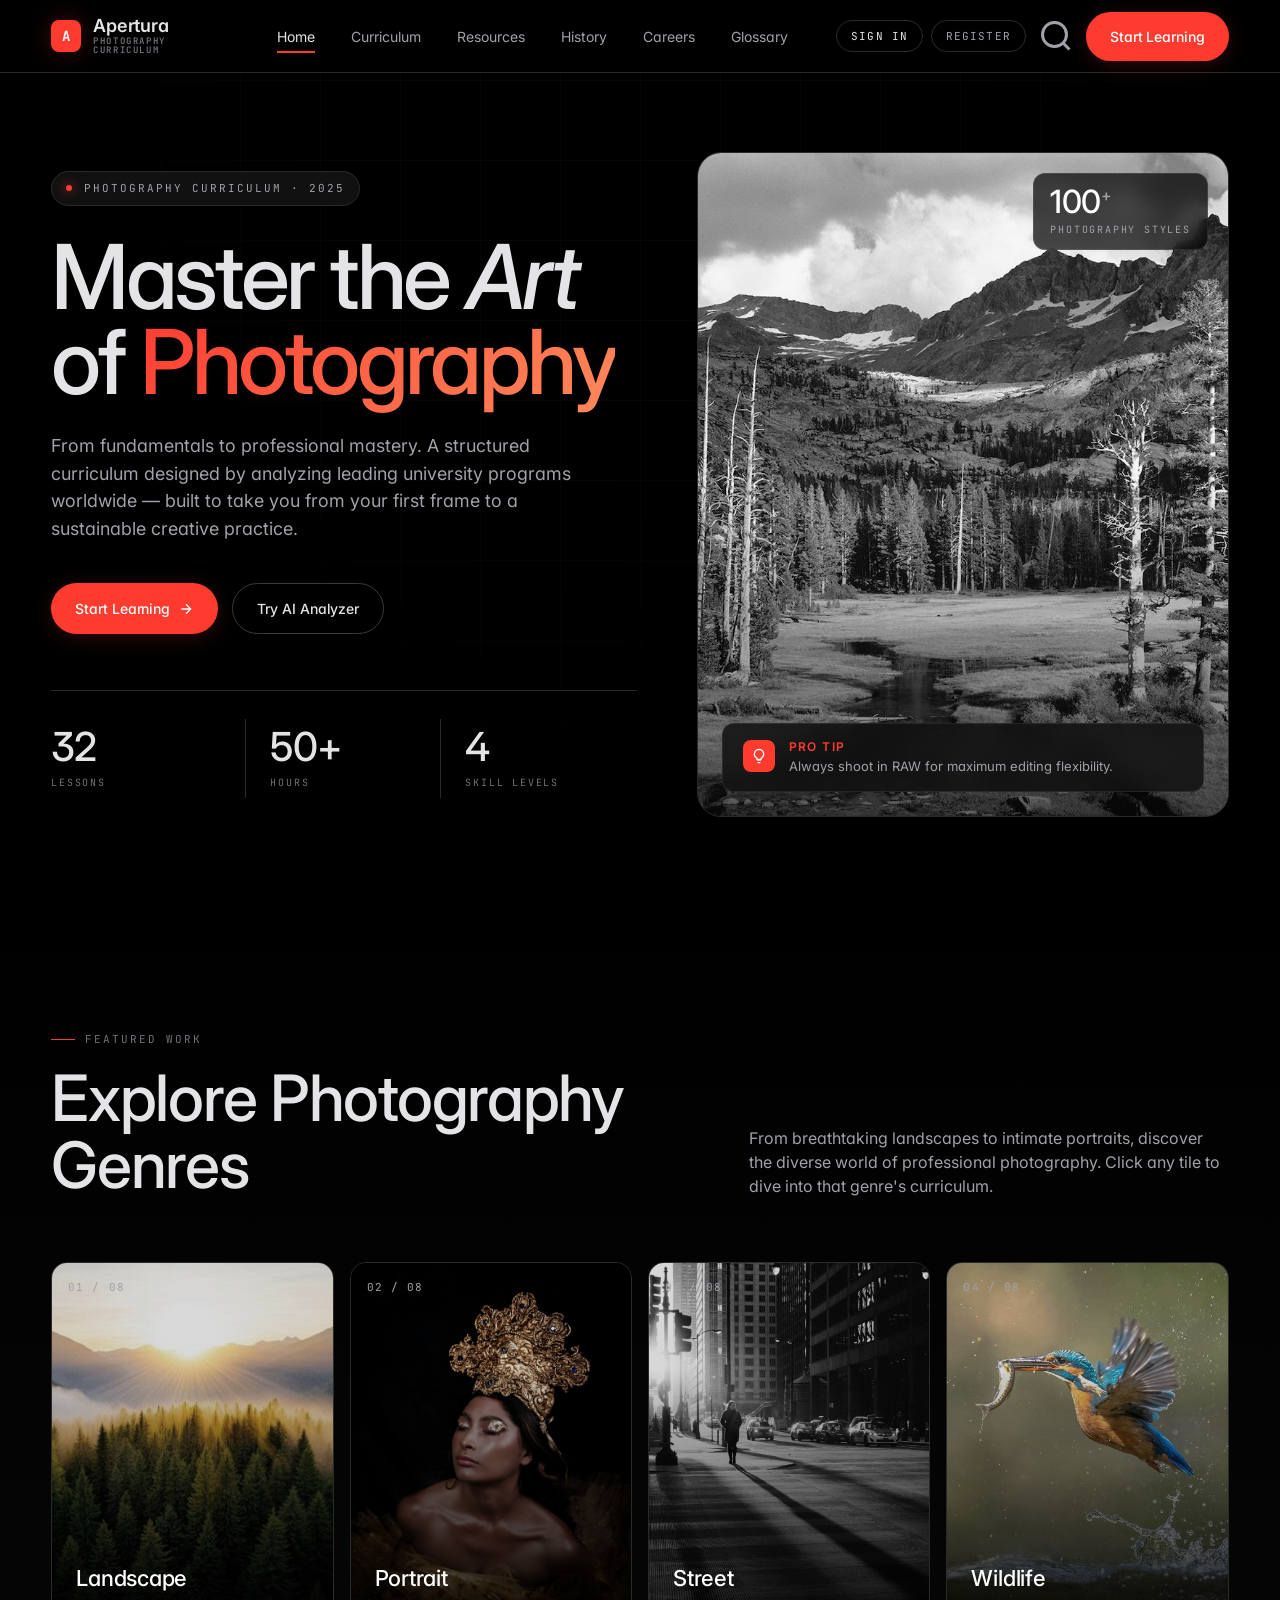
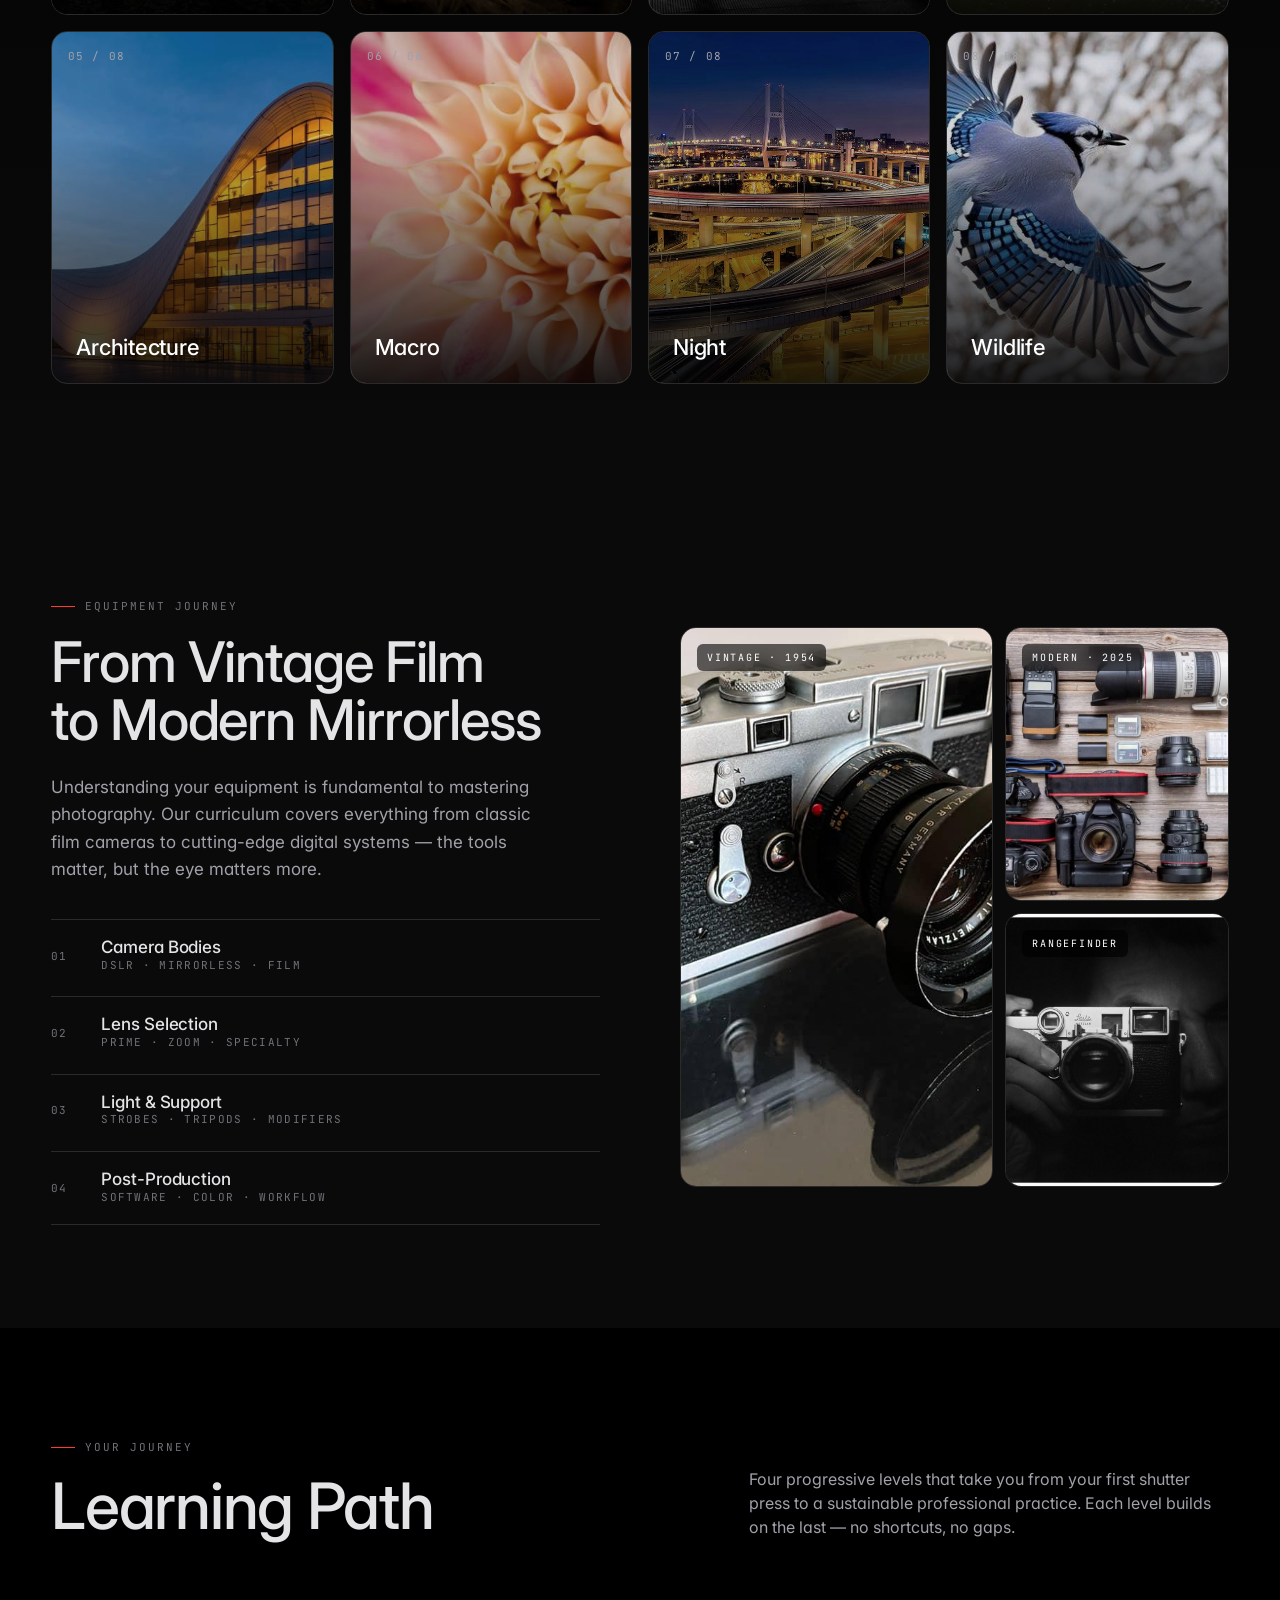
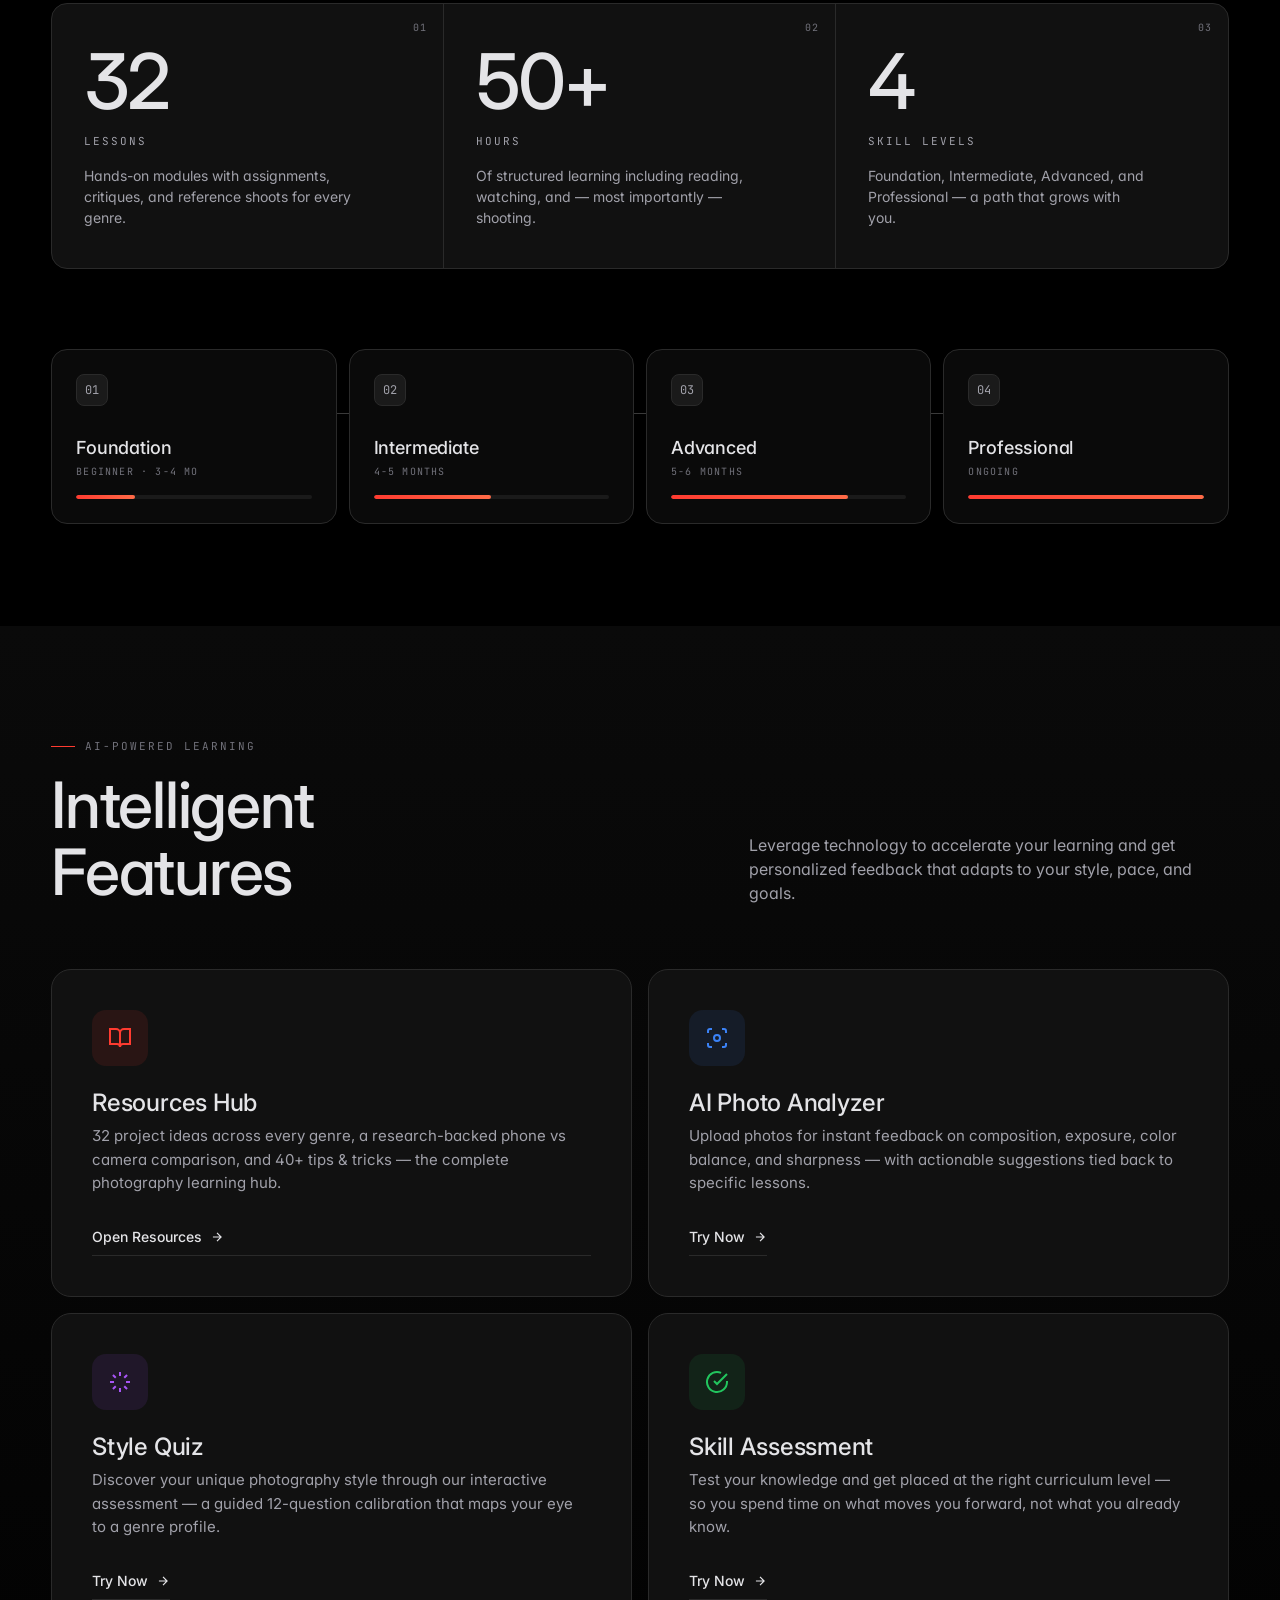
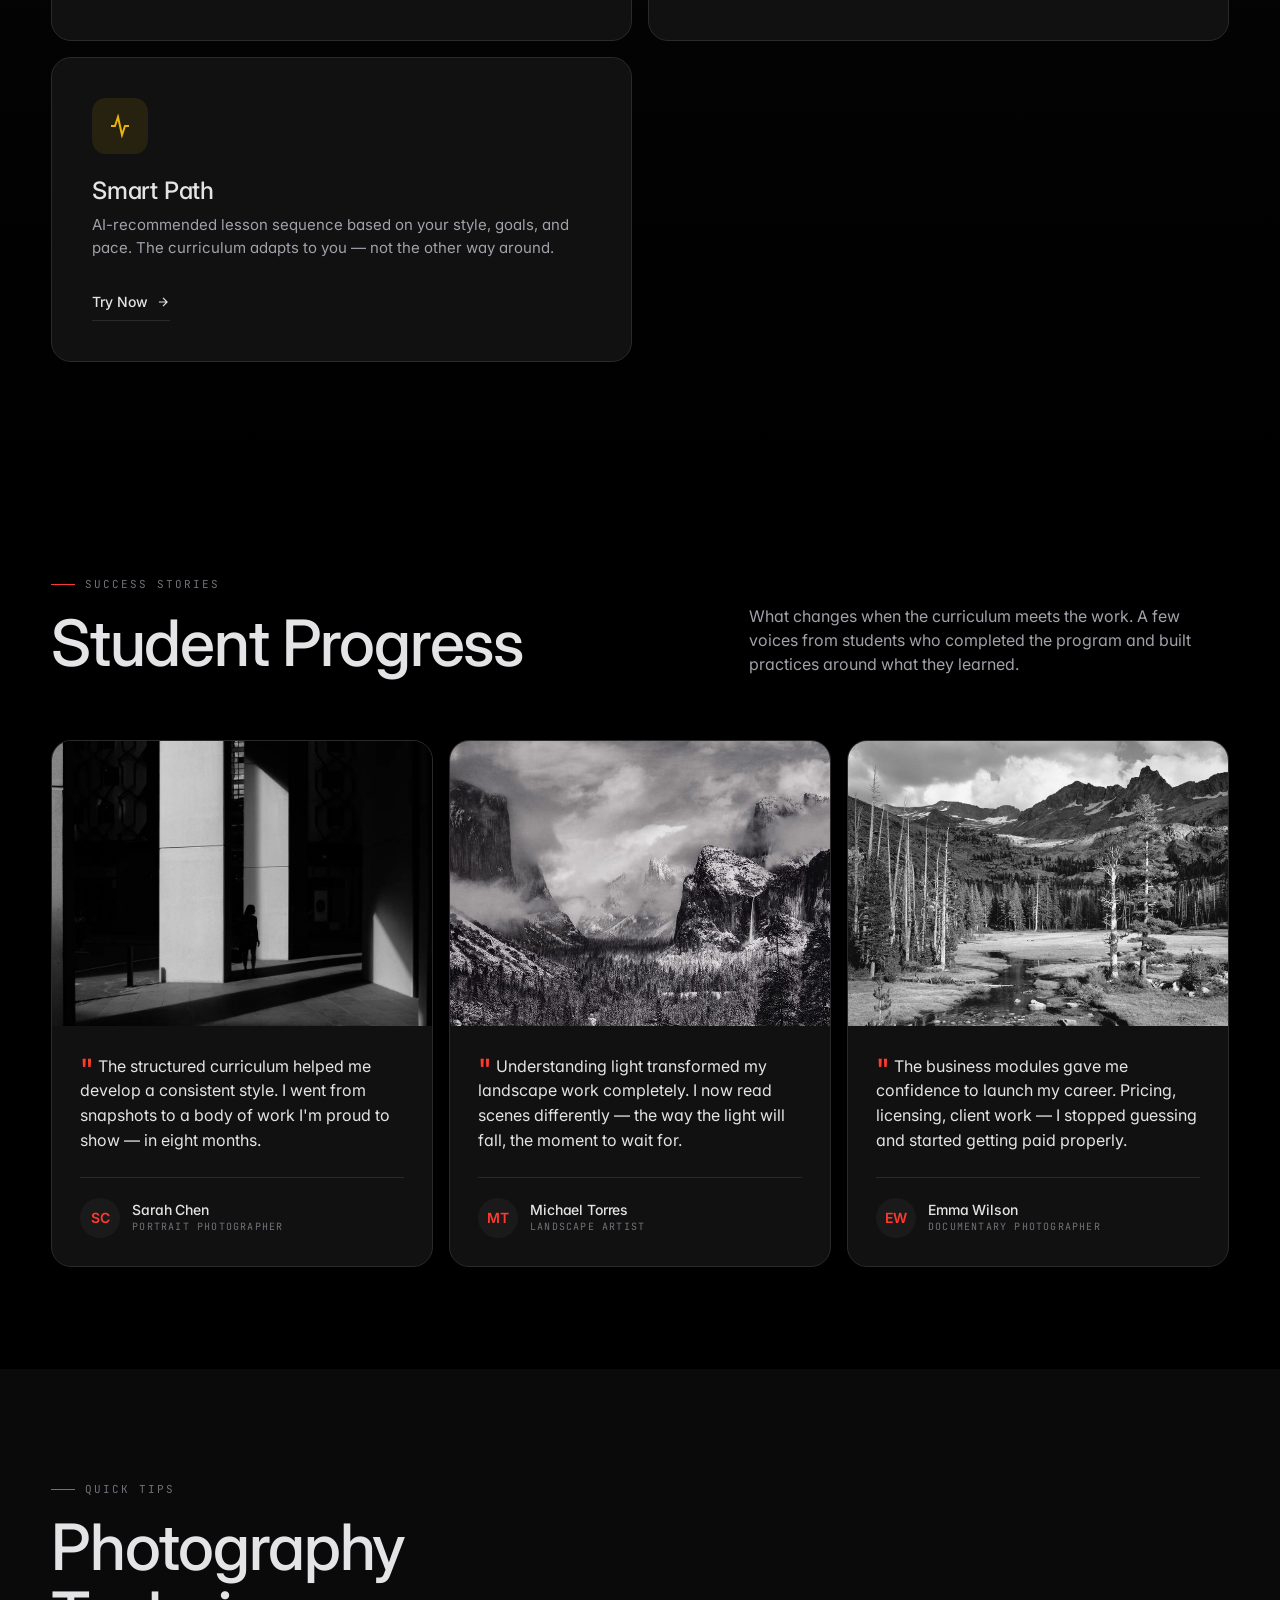
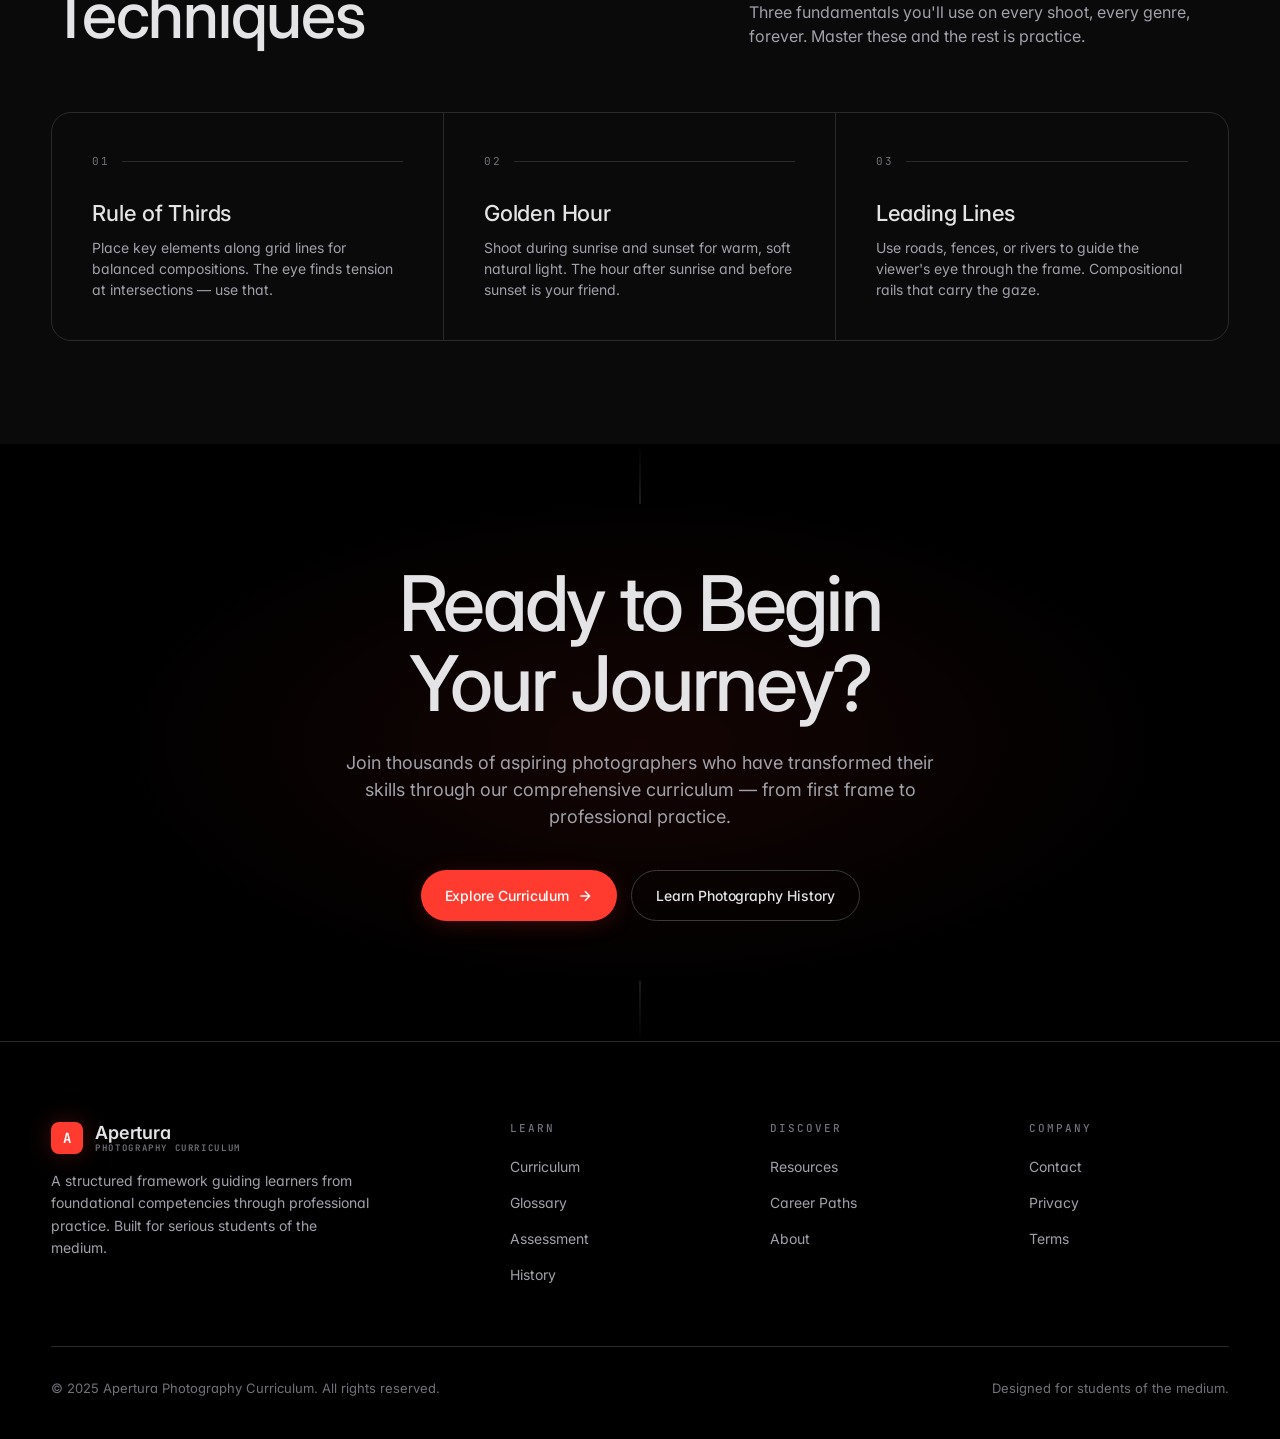
==== commit f52061bc: "Add files via upload" ====
--- a/index.html
+++ b/index.html
@@ -478,22 +478,7 @@
     </div>
   </footer>
 
-  <!-- Floating Ball (Mavis watermark — keeps the original branding) -->
-  <div class="floating-ball" id="floatingBall">
-    <div class="floating-ball-content" id="ballContent">
-      <svg class="floating-ball-logo" viewBox="0 0 26 22" fill="none" xmlns="http://www.w3.org/2000/svg">
-        <g clip-path="url(#clip0)">
-          <path d="M12.8405 14.6775C12.8405 14.9897 13.0932 15.2424 13.4055 15.2424C13.7178 15.2424 13.9705 14.9897 13.9705 14.6775V2.98254C13.9705 1.88957 13.0809 1 11.9879 1C10.895 1 10.0054 1.88957 10.0054 2.98254V11.566V17.1068C10.0054 17.5773 9.62327 17.9594 9.1528 17.9594C8.68233 17.9594 8.30021 17.5773 8.30021 17.1068V8.04469C8.30021 6.95172 7.41063 6.06215 6.31767 6.06215C5.22471 6.06215 4.33513 6.95172 4.33513 8.04469V11.8855C4.33513 12.3559 3.953 12.7381 3.48254 12.7381C3.01207 12.7381 2.62994 12.3559 2.62994 11.8855V10.4936C2.62994 10.1813 2.37725 9.92861 2.06497 9.92861C1.7527 9.92861 1.5 10.1813 1.5 10.4936V11.8855C1.5 12.9784 2.38957 13.868 3.48254 13.868C4.5755 13.868 5.46508 12.9784 5.46508 11.8855V8.04469C5.46508 7.57422 5.8472 7.19209 6.31767 7.19209C6.78814 7.19209 7.17026 7.57422 7.17026 8.04469V17.1068C7.17026 18.1998 8.05984 19.0894 9.1528 19.0894C10.2458 19.0894 11.1353 18.1998 11.1353 17.1068V2.98254C11.1353 2.51207 11.5175 2.12994 11.9879 2.12994C12.4584 2.12994 12.8405 2.51207 12.8405 2.98254V14.6775Z" fill="currentColor"/>
-          <path d="M23.3278 6.06215C22.2348 6.06215 21.3452 6.95172 21.3452 8.04469V15.6143C21.3452 16.0847 20.9631 16.4669 20.4926 16.4669C20.0222 16.4669 19.6401 16.0847 19.6401 15.6143V2.98254C19.6401 1.88957 18.7505 1 17.6575 1C16.5645 1 15.675 1.88957 15.675 2.98254V19.0175C15.675 19.4879 15.2928 19.8701 14.8224 19.8701C14.3519 19.8701 13.9698 19.4879 13.9698 19.0175V17.0329C13.9698 16.7206 13.7171 16.4679 13.4048 16.4679C13.0925 16.4679 12.8398 16.7206 12.8398 17.0329V19.0175C12.8398 20.1104 13.7294 21 14.8224 21C15.9153 21 16.8049 20.1104 16.8049 19.0175V2.98254C16.8049 2.51207 17.187 2.12994 17.6575 2.12994C18.128 2.12994 18.5101 2.51207 18.5101 2.98254V15.6143C18.5101 16.7072 19.3997 17.5968 20.4926 17.5968C21.5856 17.5968 22.4752 16.7072 22.4752 15.6143V8.04469C22.4752 7.57422 22.8573 7.19209 23.3278 7.19209C23.7982 7.19209 24.1804 7.57422 24.1804 8.04469V14.6775C24.1804 14.9897 24.4331 15.2424 24.7453 15.2424C25.0576 15.2424 25.3103 14.9897 25.3103 14.6775V8.04469C25.3103 6.95172 24.4207 6.06215 23.3278 6.06215Z" fill="currentColor"/>
-        </g>
-        <defs><clipPath id="clip0"><rect width="25" height="22" fill="white" transform="translate(0.5)"/></clipPath></defs>
-      </svg>
-      <span class="floating-ball-text">Created by Mavis</span>
-    </div>
-    <span class="floating-ball-close" id="ballClose">×</span>
-  </div>
-
   <script src="assets/script.js"></script>
-  <script src="assets/auth.js"></script>
+  <script src="assets/auth.js?v=5"></script>
 </body>
 </html>
--- a/assets/style.css
+++ b/assets/style.css
@@ -402,17 +402,7 @@
 .movement-img { aspect-ratio: 4/3; border-radius: 16px; overflow: hidden; border: 1px solid var(--border); }
 .movement-img img { width: 100%; height: 100%; object-fit: cover; }
 
-/* ====== Floating Ball ====== */
-.floating-ball { position: fixed; bottom: 24px; right: 24px; z-index: 100; padding: 12px 16px; background: #1f1f1f; border-radius: 12px; display: inline-flex; align-items: center; color: #f8f8f8; font-family: -apple-system, BlinkMacSystemFont, 'Segoe UI', Roboto, sans-serif; transition: all 0.3s var(--ease); cursor: pointer; border: 1px solid #2a2a2a; box-shadow: 0 8px 32px rgba(0,0,0,0.4); }
-.floating-ball:hover { transform: translateY(-2px); background: #2a2a2a; }
-.floating-ball-content { display: flex; align-items: center; gap: 10px; }
-.floating-ball-logo { width: 22px; height: 22px; }
-.floating-ball-text { font-size: 12px; font-weight: 500; white-space: nowrap; }
-.floating-ball-close { margin-left: 8px; font-size: 14px; width: 18px; height: 18px; display: inline-flex; align-items: center; justify-content: center; border-radius: 50%; opacity: 0.7; transition: opacity 0.2s var(--ease); }
-.floating-ball-close:hover { opacity: 1; }
-.floating-ball.hidden { opacity: 0; transform: translateY(20px); pointer-events: none; }
-
-/* ====== Animations ====== */
+/* ====== Animations ====== *//* ====== Animations ====== */
 .reveal { opacity: 0; transform: translateY(20px); transition: opacity 0.8s var(--ease), transform 0.8s var(--ease); }
 .reveal.in { opacity: 1; transform: translateY(0); }
 
@@ -764,8 +754,6 @@
   .toc-card { padding: 24px 20px !important; }
   .cta-banner h2 { font-size: 32px !important; }
   .cta-banner p { font-size: 15px !important; }
-  .floating-ball { bottom: 88px; right: 16px; padding: 8px 12px; }
-  .floating-ball-text { display: none; }
   .students-grid, .path-levels { grid-template-columns: 1fr !important; }
   .path-levels::before { display: none !important; }
   .student-card-body { padding: 24px 20px !important; }
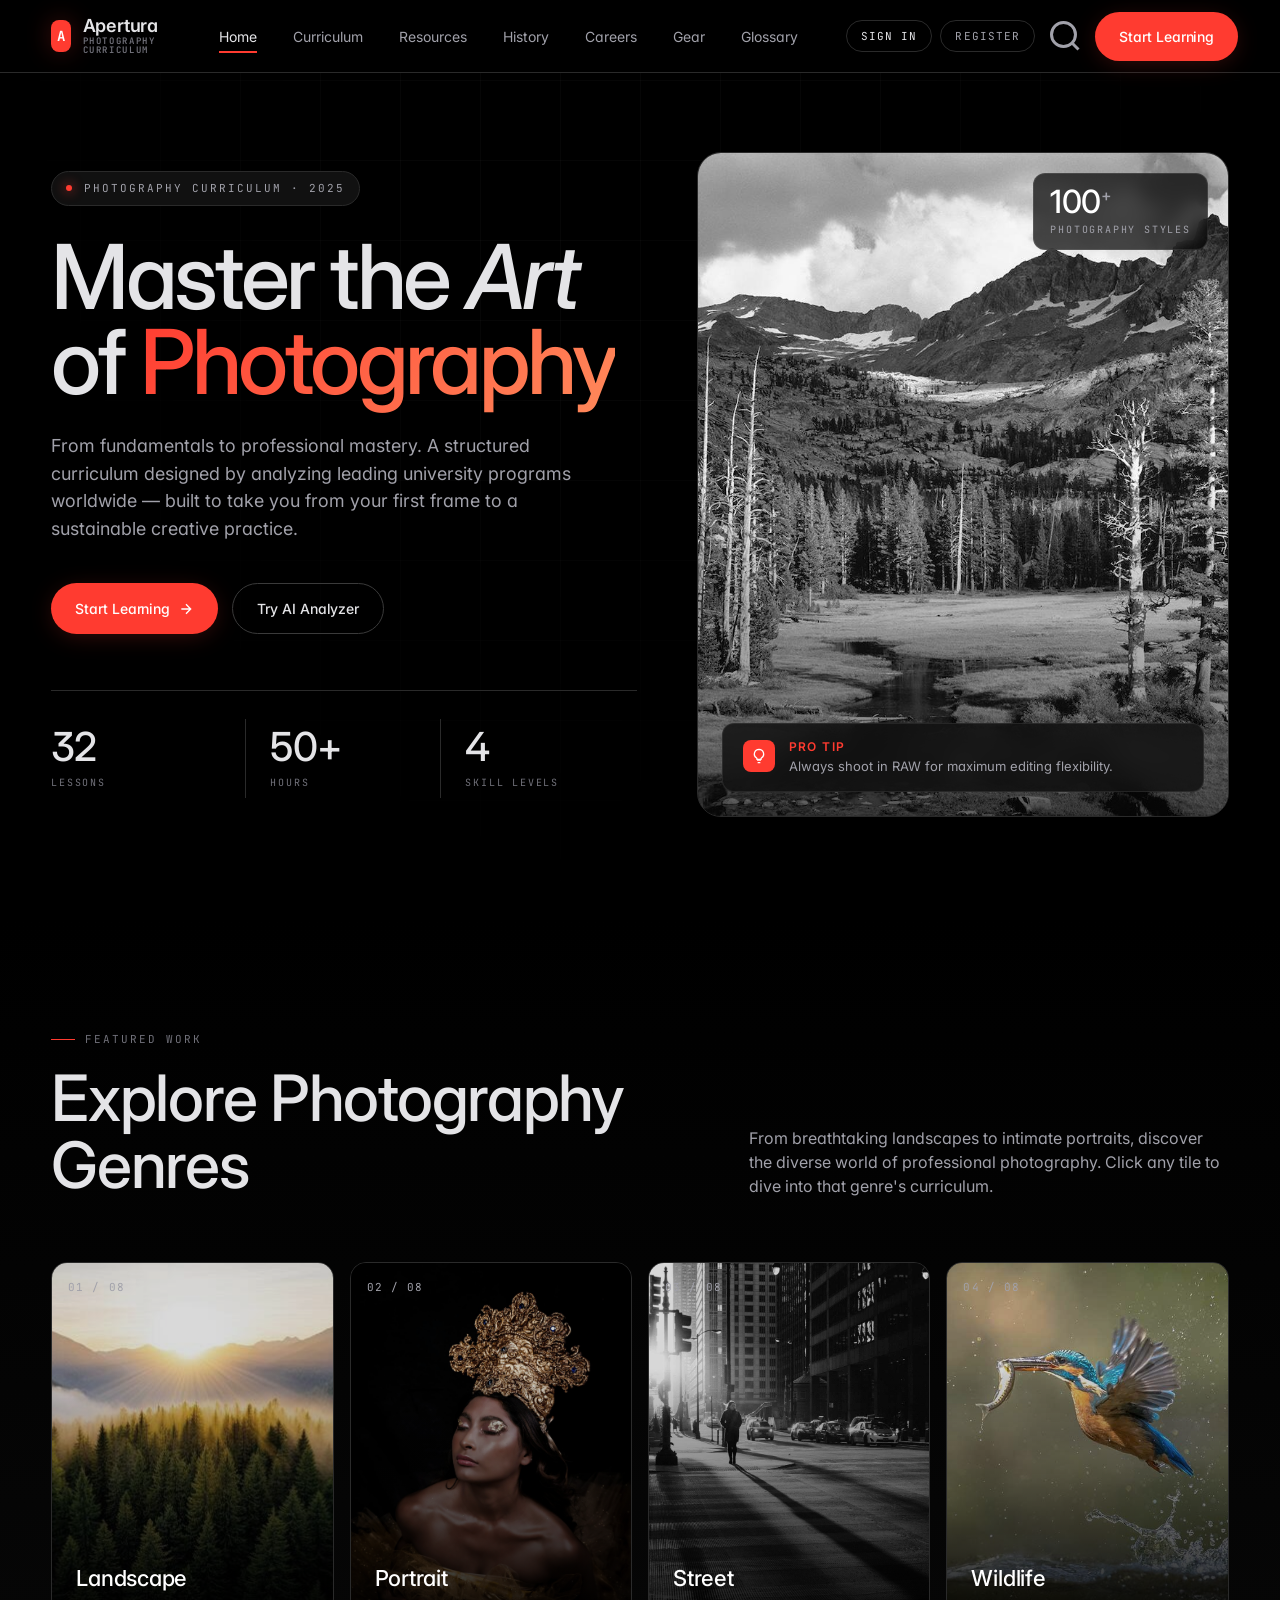
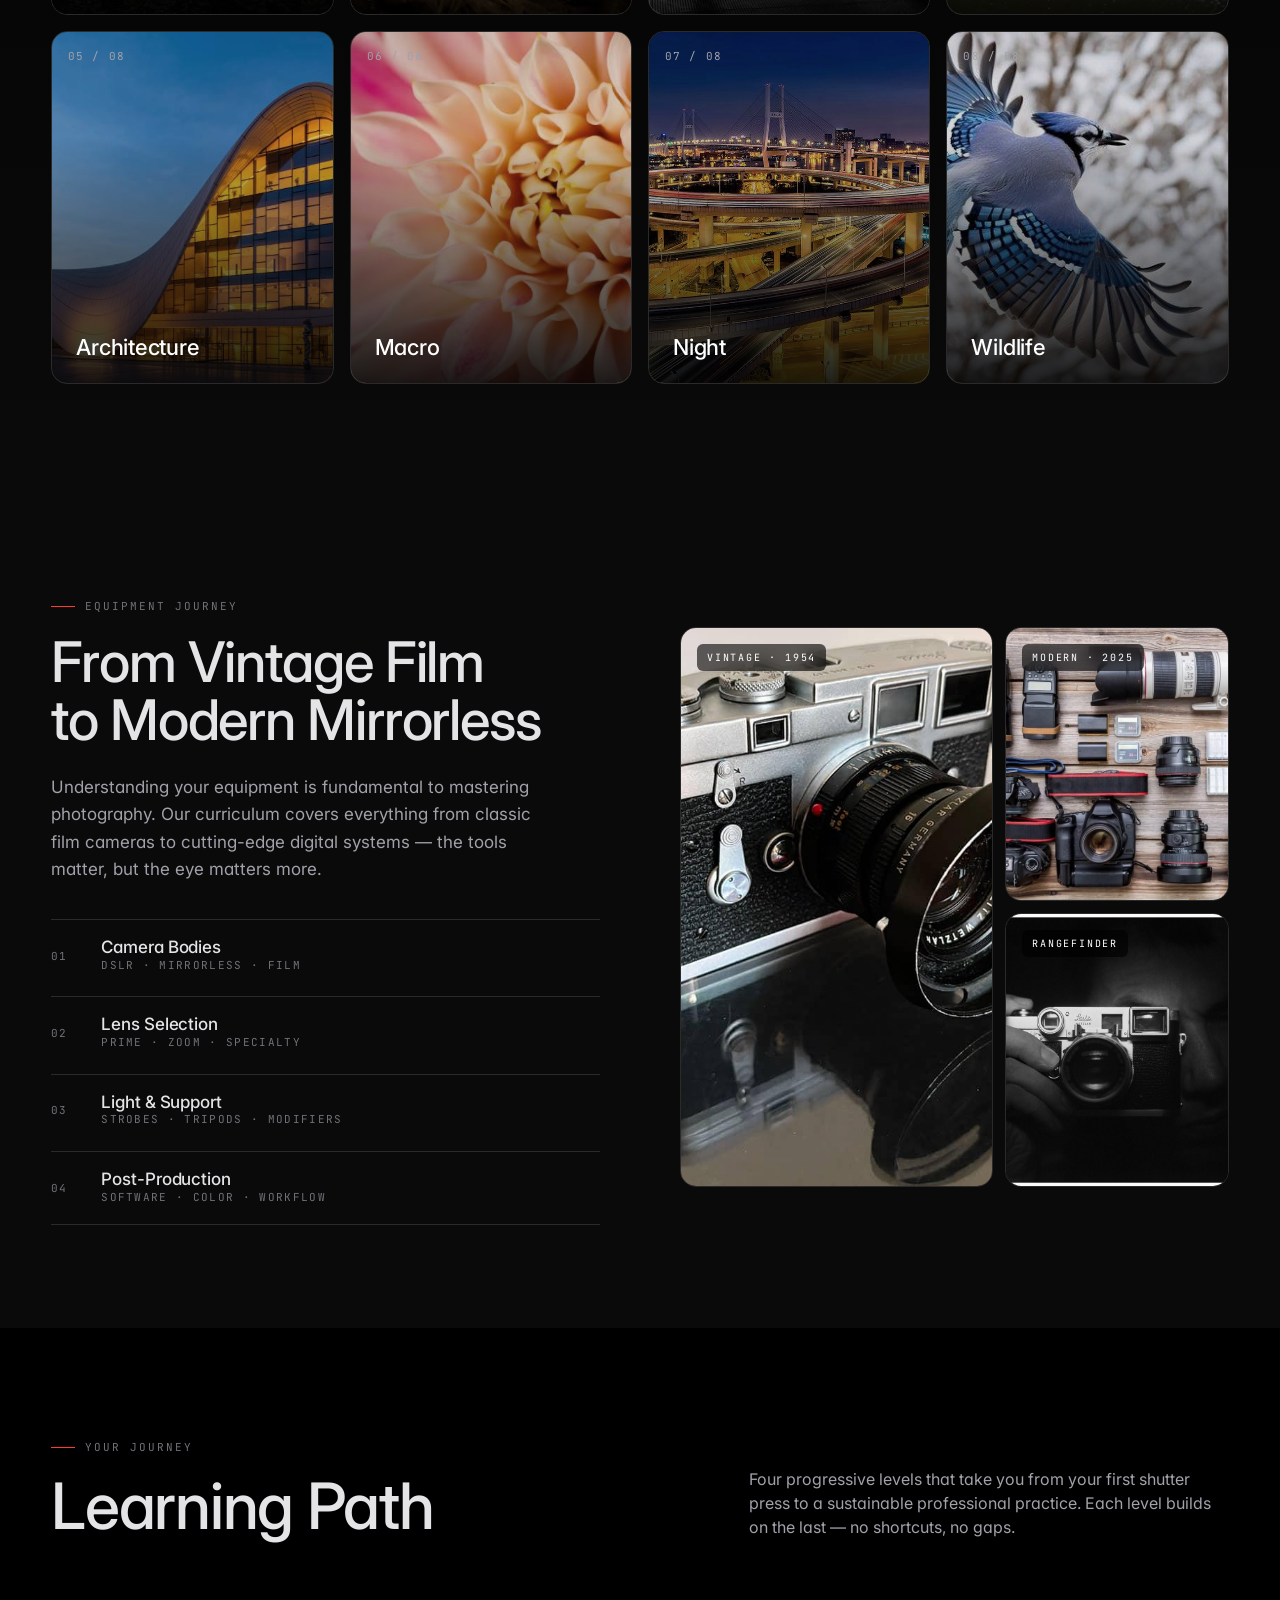
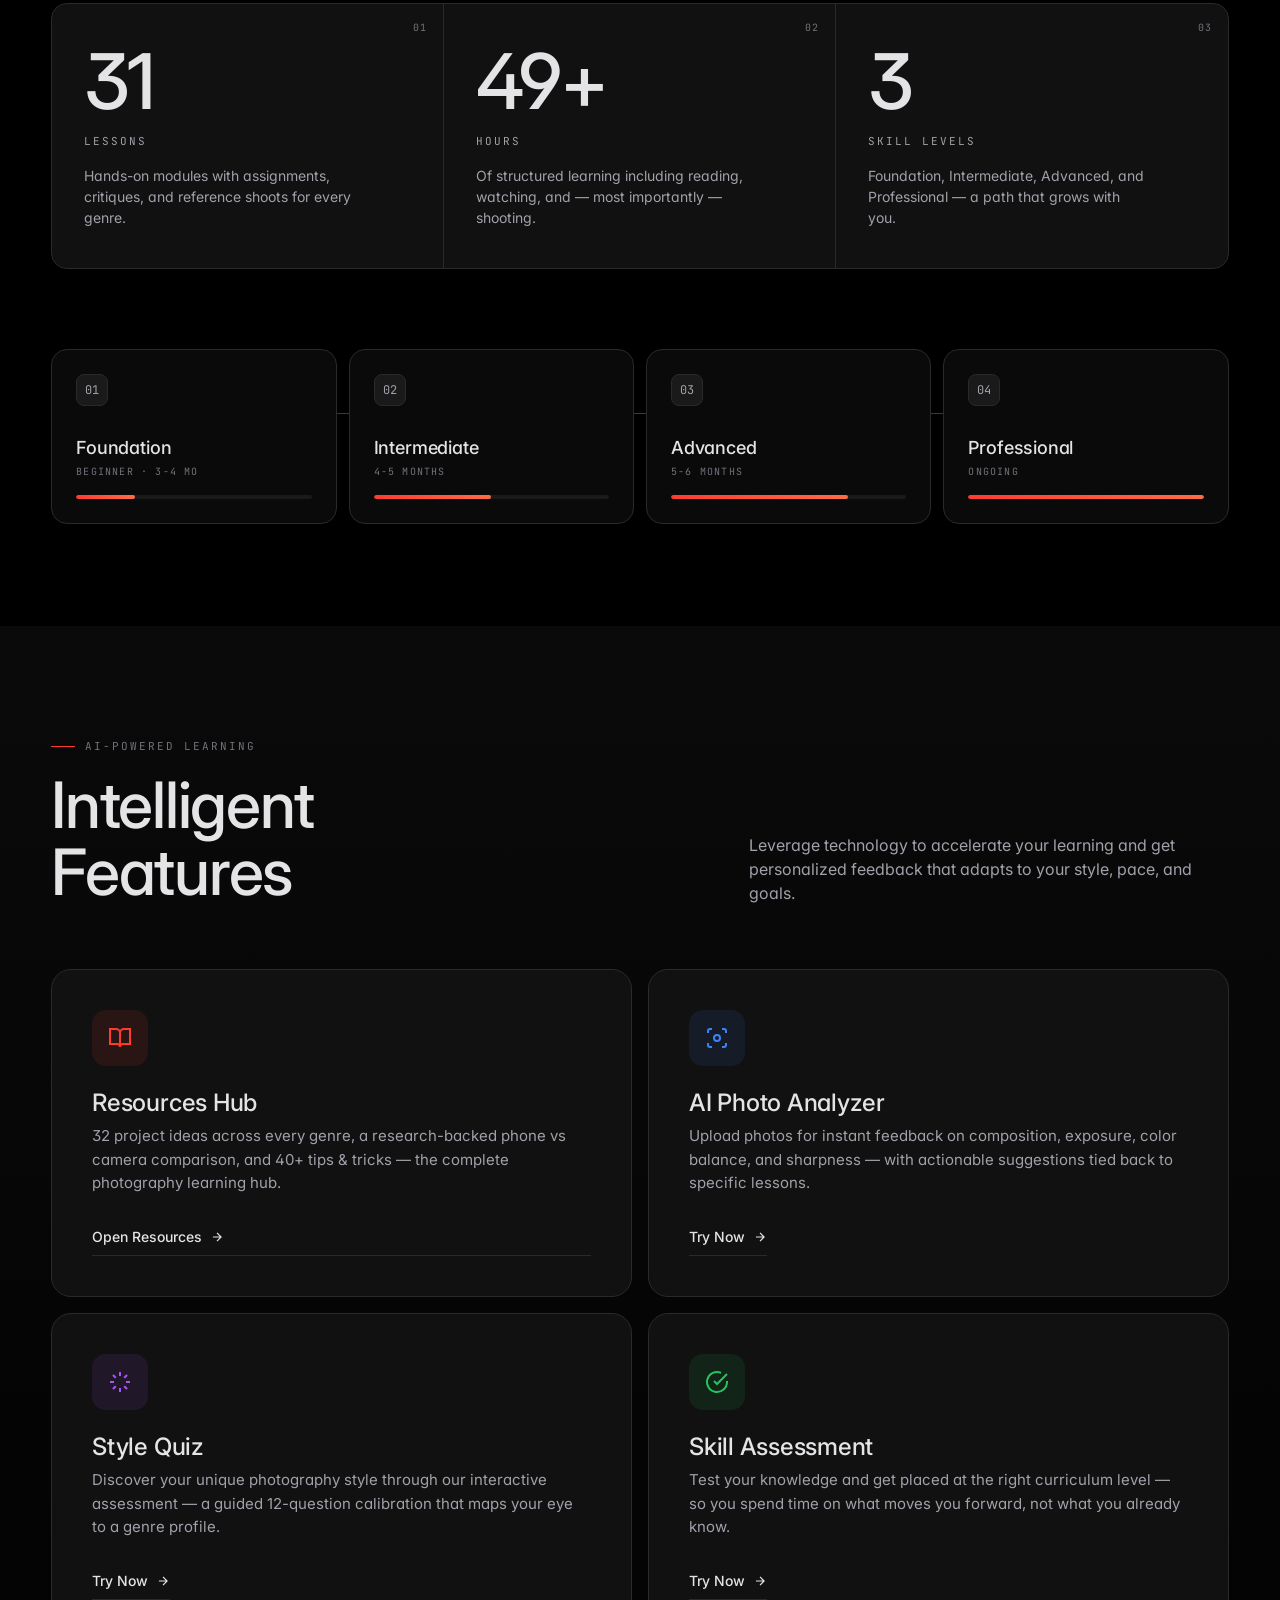
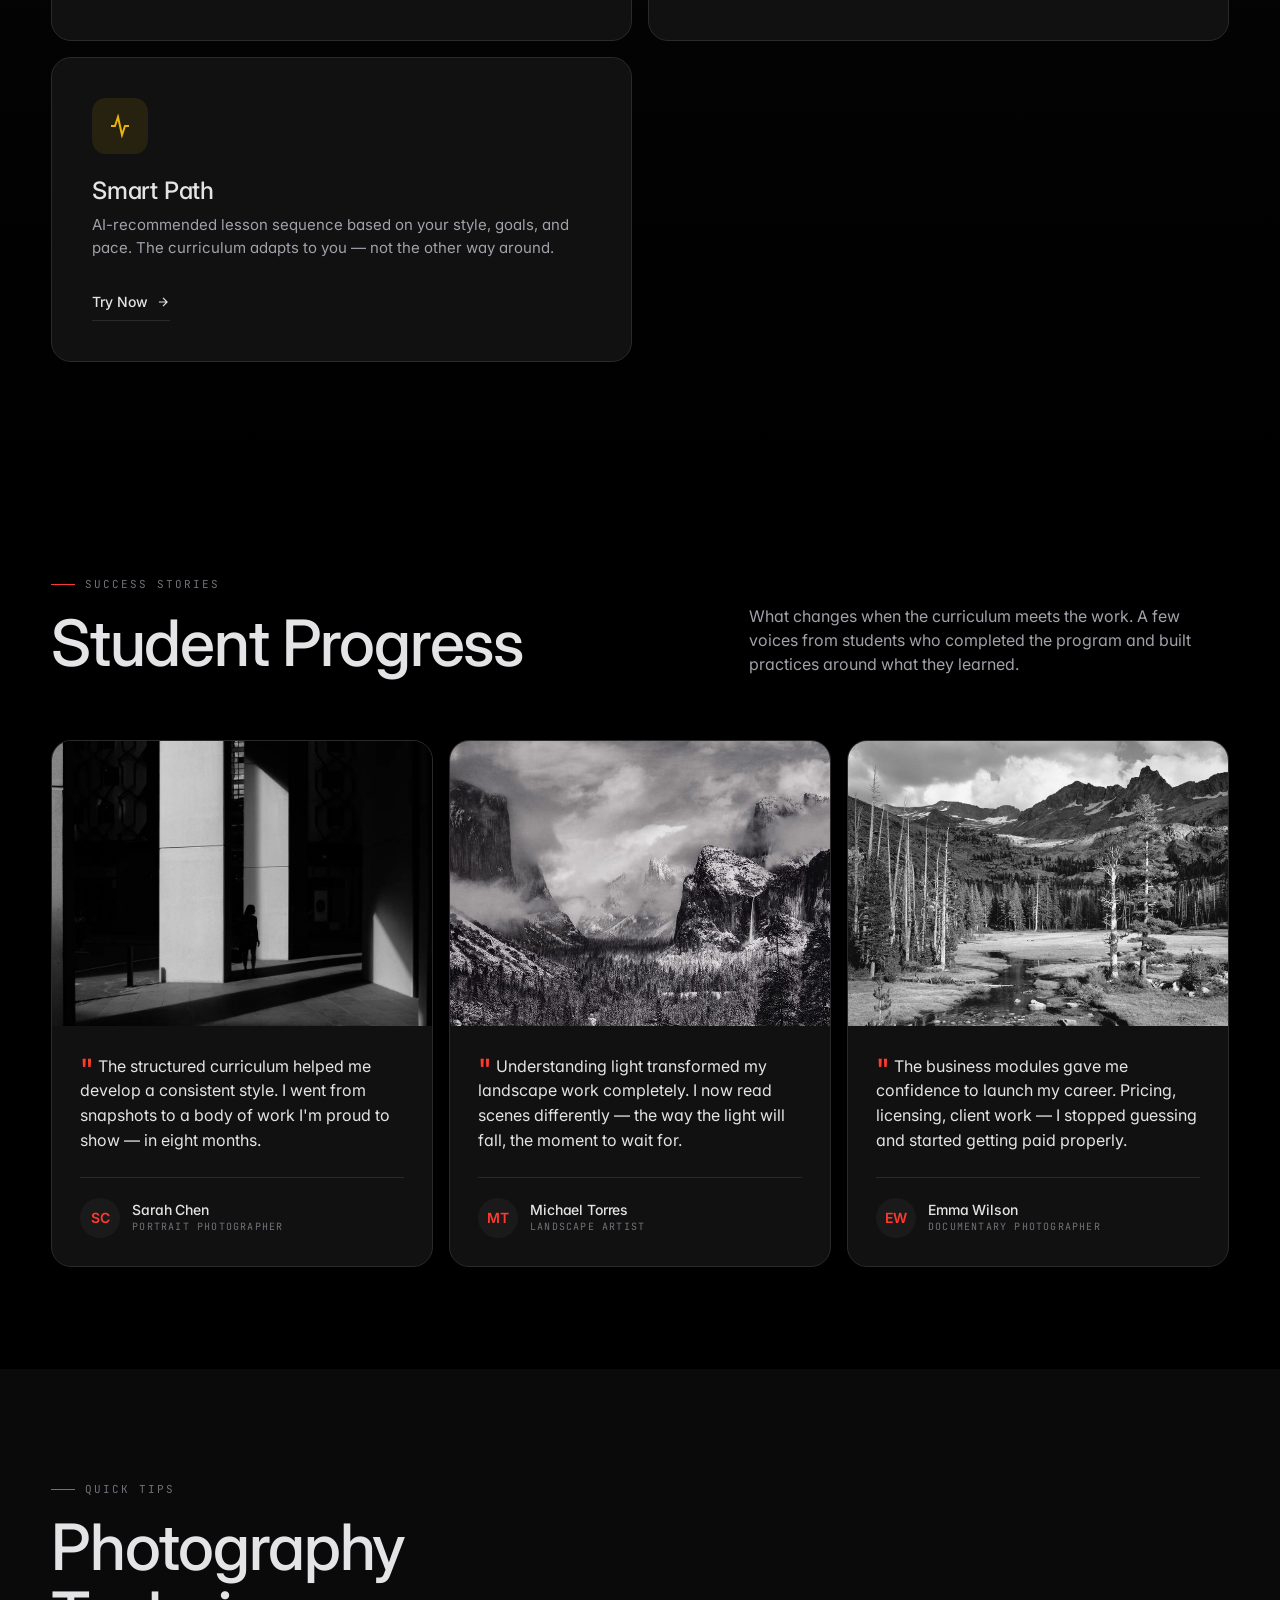
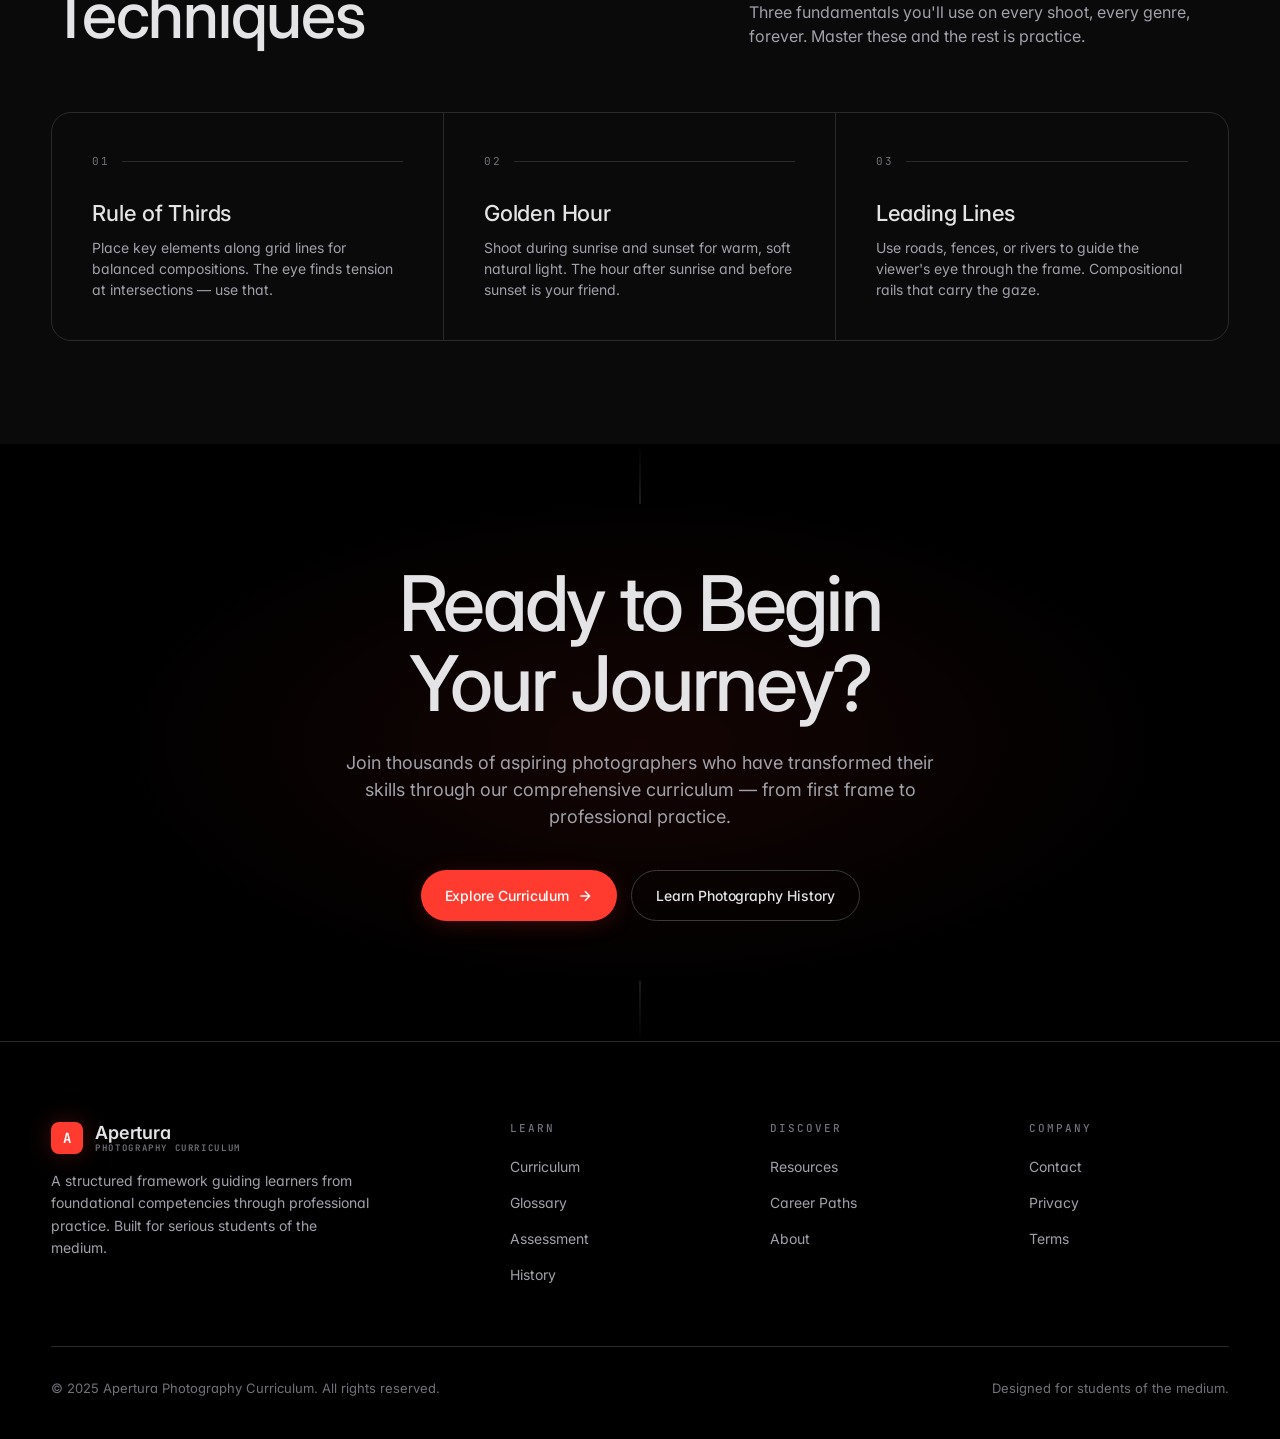
==== commit 81442e5f: "Add files via upload" ====
--- a/index.html
+++ b/index.html
@@ -29,6 +29,7 @@
         <a href="resources.html" class="nav-link">Resources</a>
         <a href="history.html" class="nav-link">History</a>
         <a href="careers.html" class="nav-link">Careers</a>
+        <a href="gear.html" class="nav-link">Gear</a>
         <a href="glossary.html" class="nav-link">Glossary</a>
       </div>
       <div class="nav-cta">
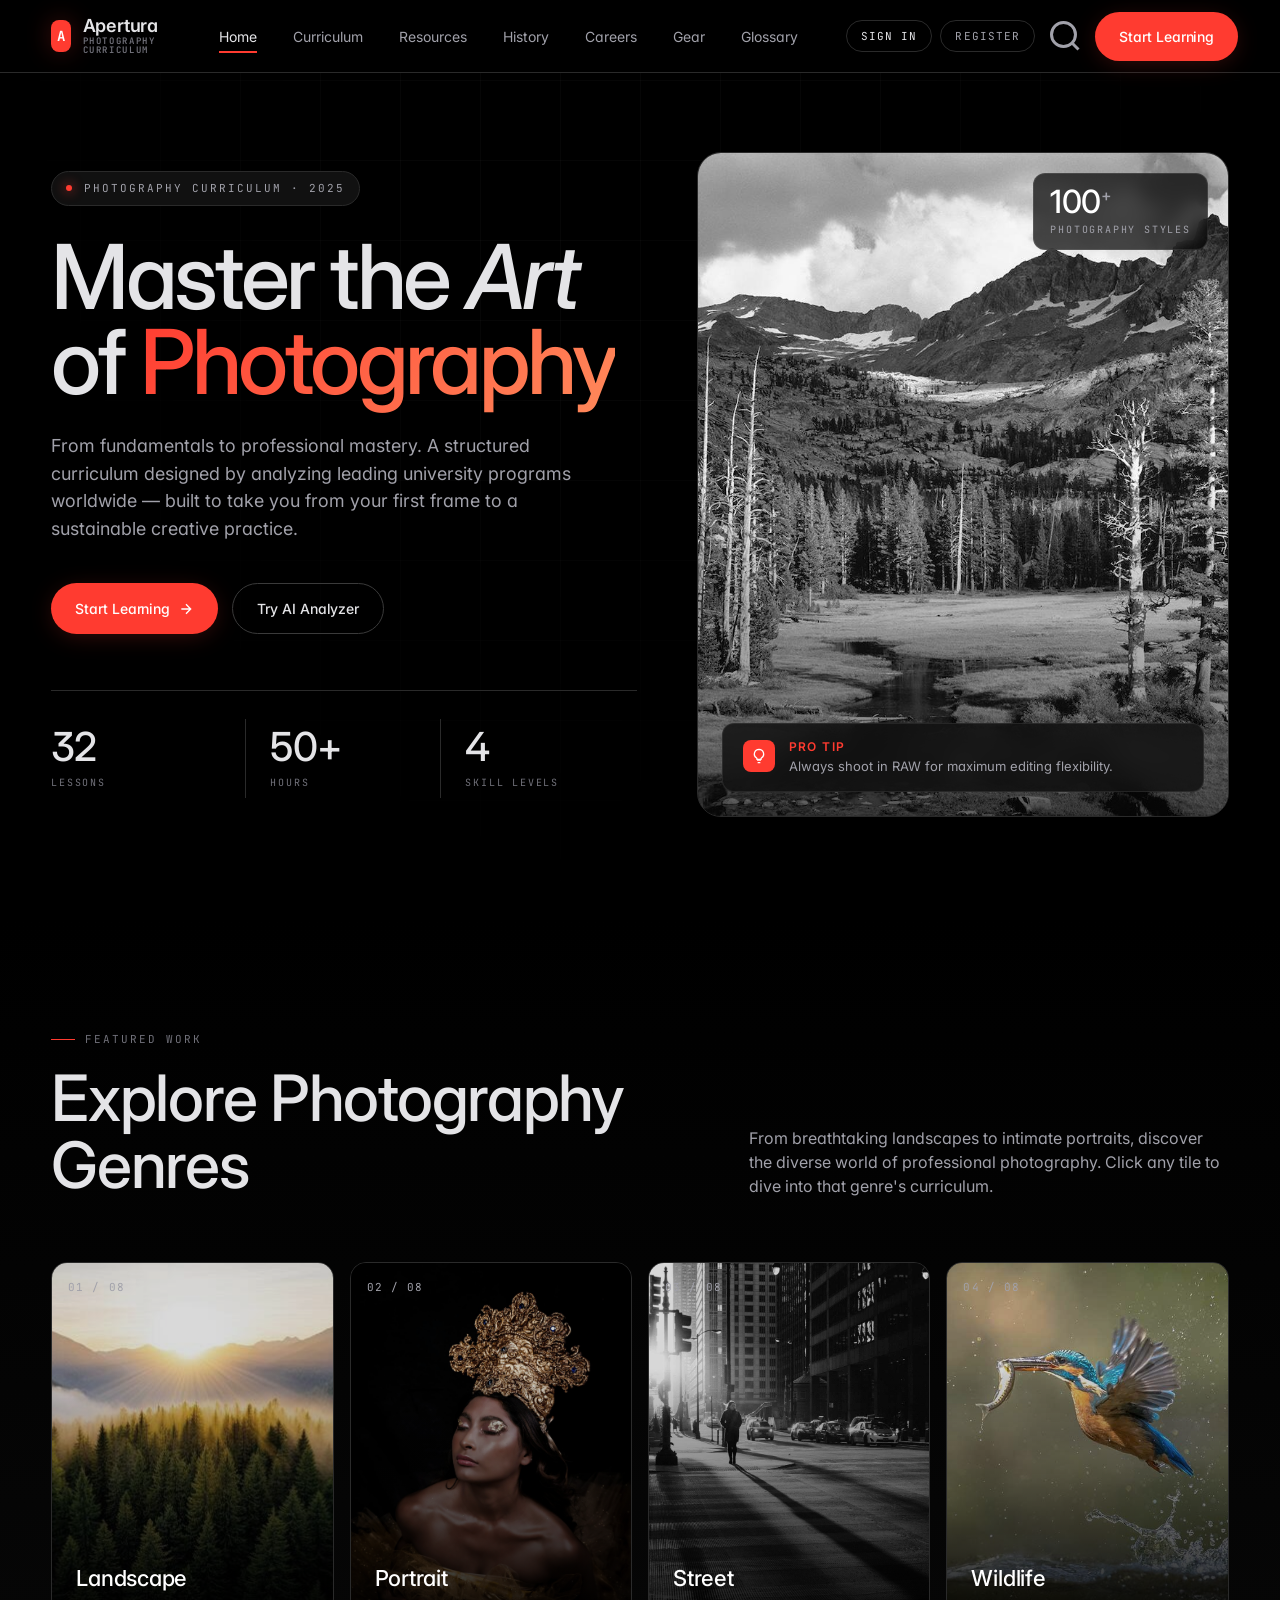
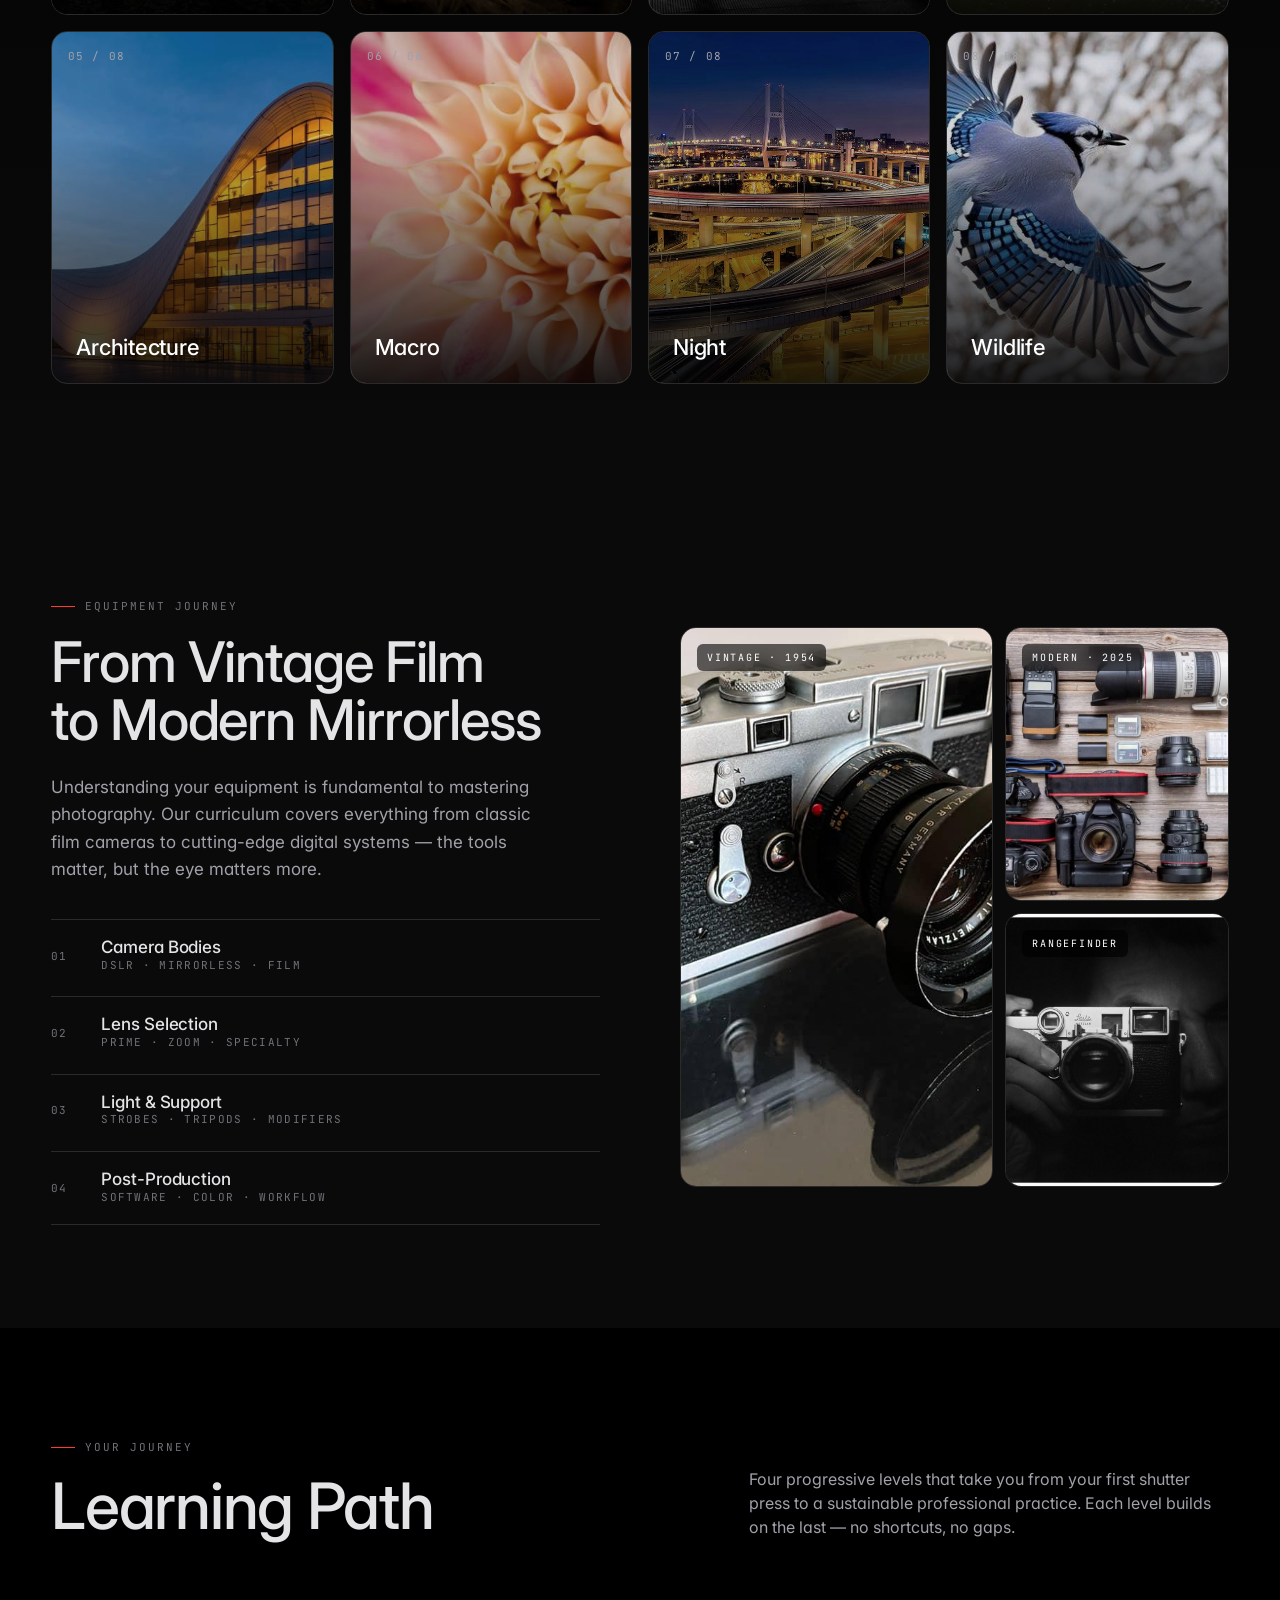
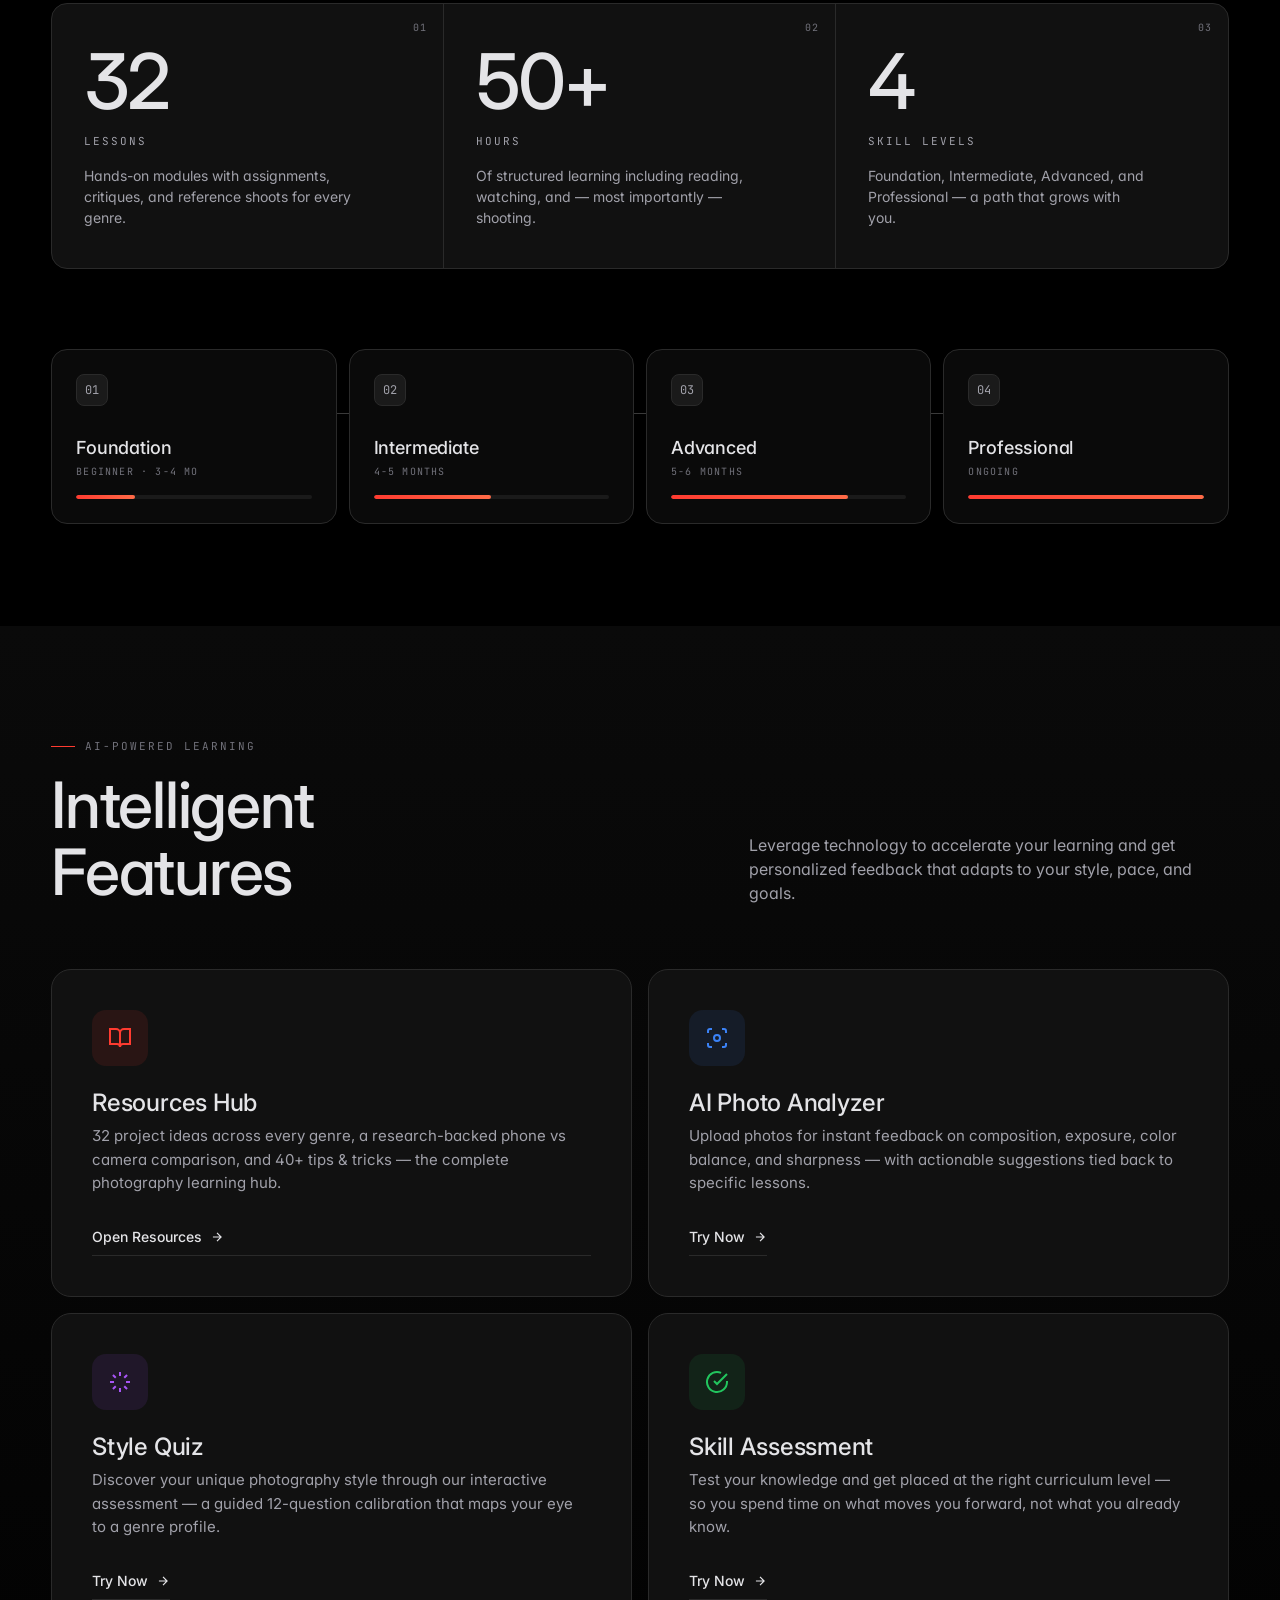
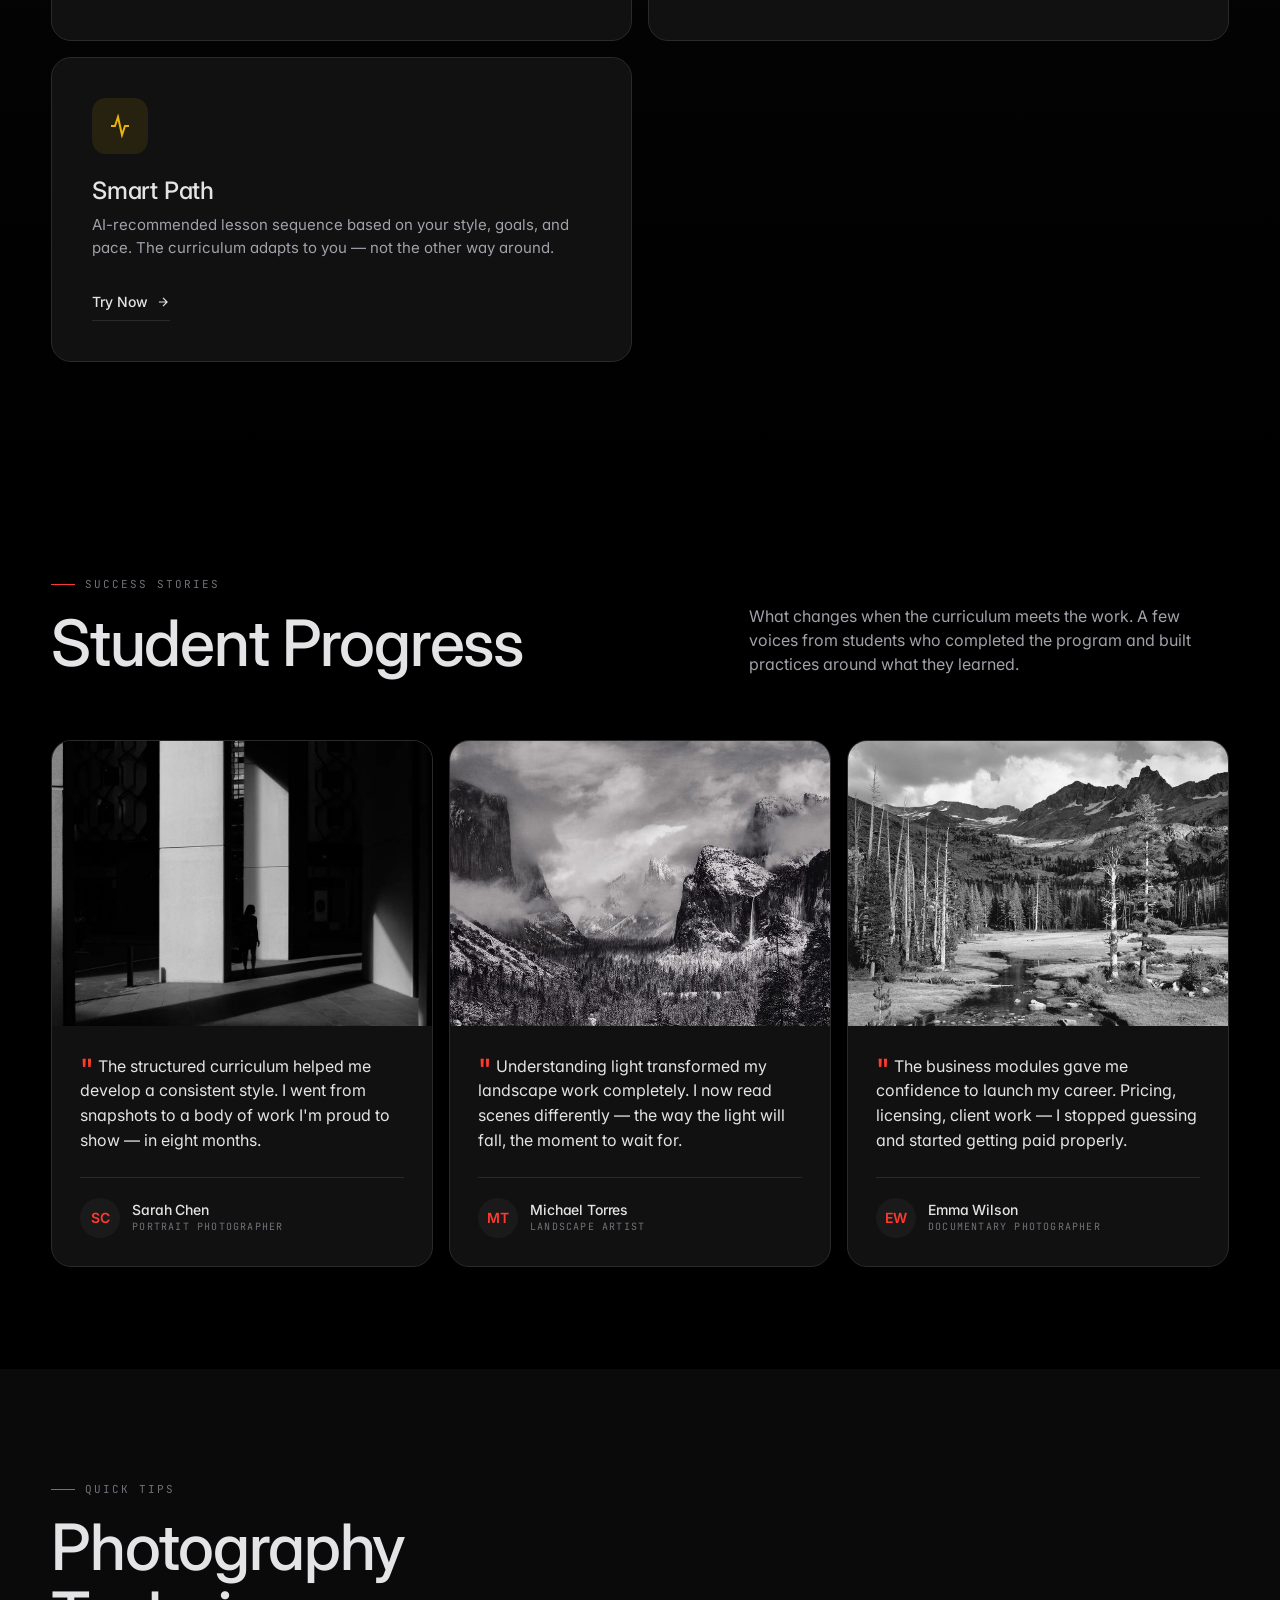
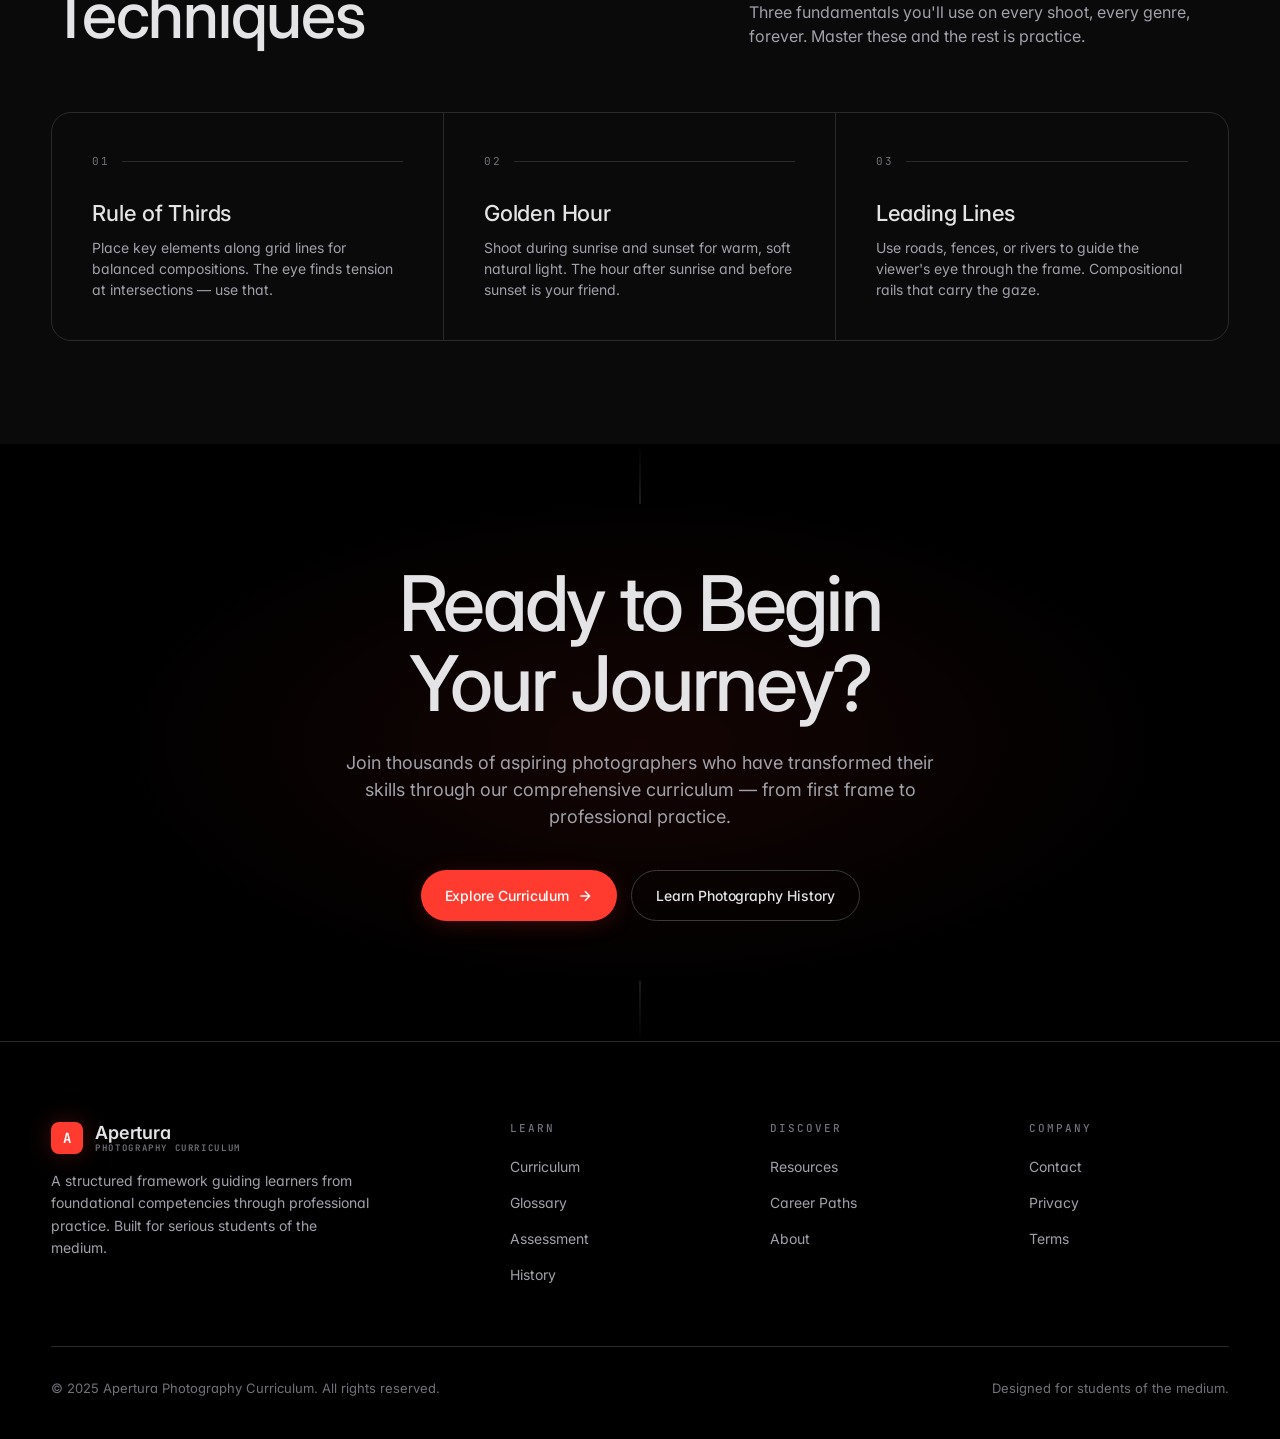
==== commit cc68f400: "Add files via upload" ====
--- a/index.html
+++ b/index.html
@@ -7,6 +7,9 @@
   <meta name="description" content="Comprehensive photography education from fundamentals to professional mastery. A structured curriculum designed by analyzing leading university programs worldwide." />
   <link rel="preconnect" href="https://fonts.googleapis.com">
   <link rel="preconnect" href="https://fonts.gstatic.com" crossorigin>
+    <link rel="icon" type="image/png" sizes="32x32" href="icons/favicon-32.png" />
+  <link rel="icon" type="image/png" sizes="16x16" href="icons/favicon-16.png" />
+  <link rel="apple-touch-icon" sizes="180x180" href="icons/apple-touch-icon.png" />
   <link rel="manifest" href="manifest.json" />
   <meta name="theme-color" content="#000000" />
   <link rel="icon" type="image/svg+xml" href="data:image/svg+xml,%3Csvg xmlns='http://www.w3.org/2000/svg' viewBox='0 0 100 100'%3E%3Crect width='100' height='100' rx='20' fill='%23ff3b30'/%3E%3Ctext x='50' y='72' font-family='serif' font-size='80' font-weight='bold' text-anchor='middle' fill='white'%3EA%3C/text%3E%3C/svg%3E" />
@@ -480,6 +483,6 @@
   </footer>
 
   <script src="assets/script.js"></script>
-  <script src="assets/auth.js?v=5"></script>
+  <script src="assets/auth.js?v=7"></script>
 </body>
 </html>
--- a/assets/style.css
+++ b/assets/style.css
@@ -159,6 +159,41 @@
 .admin-sub { color: var(--text-2); font-size: 15px; }
 .admin-section { margin-bottom: 48px; }
 .admin-section h2 { font-size: 24px; margin: 16px 0 20px; }
+
+/* Earnings admin form */
+.earnings-form { display: flex; flex-direction: column; gap: 14px; max-width: 520px; margin: 20px 0 28px; padding: 20px; background: var(--surface); border: 1px solid var(--border); border-radius: 10px; }
+.ef-row { display: flex; flex-direction: column; gap: 6px; }
+.ef-row label { font-family: var(--font-mono); font-size: 11px; letter-spacing: 0.06em; color: var(--text-2); text-transform: uppercase; }
+.ef-row input { background: var(--bg); border: 1px solid var(--border); color: var(--text); padding: 10px 12px; border-radius: 6px; font-size: 14px; font-family: var(--font-sans); }
+.ef-row input:focus { outline: none; border-color: var(--accent); }
+.ef-row button { margin-top: 4px; }
+.ef-status { font-family: var(--font-mono); font-size: 11px; color: var(--text-2); margin-top: 4px; min-height: 16px; }
+.ef-status.ef-success { color: #4ade80; }
+.ef-status.ef-error { color: var(--accent); }
+.ef-current { padding: 16px 20px; background: var(--bg-soft); border-radius: 10px; border: 1px solid var(--border); margin-bottom: 16px; }
+.ef-current h3 { font-size: 12px; font-family: var(--font-mono); letter-spacing: 0.08em; text-transform: uppercase; color: var(--text-2); margin: 0 0 8px; }
+.ef-current p { margin: 0; font-size: 15px; color: var(--text); }
+.ef-current strong { color: var(--accent); }
+.ef-history { margin-top: 12px; }
+.ef-history summary { cursor: pointer; font-family: var(--font-mono); font-size: 11px; letter-spacing: 0.08em; text-transform: uppercase; color: var(--text-2); padding: 8px 0; }
+.ef-history summary:hover { color: var(--text); }
+.ef-history > div { margin-top: 12px; padding: 16px; background: var(--bg-soft); border-radius: 8px; border: 1px solid var(--border); }
+.ef-year-block { margin-bottom: 14px; }
+.ef-year-block:last-child { margin-bottom: 0; }
+.ef-year-block h4 { font-size: 13px; font-family: var(--font-mono); letter-spacing: 0.04em; color: var(--text); margin: 0 0 6px; }
+.ef-year-block ul { list-style: none; padding: 0; margin: 0; display: grid; grid-template-columns: repeat(auto-fit, minmax(120px, 1fr)); gap: 4px 16px; }
+.ef-year-block li { font-size: 12px; color: var(--text-2); }
+.ef-empty { color: var(--text-3); font-style: italic; margin: 0; }
+
+/* Admin list (current administrators) */
+.admin-list { list-style: none; padding: 0; margin: 0; }
+.admin-list-item { display: flex; align-items: center; justify-content: space-between; gap: 12px; padding: 12px 0; border-bottom: 1px solid var(--border); }
+.admin-list-item:last-child { border-bottom: none; }
+.admin-list-item .ali-info { display: flex; flex-direction: column; gap: 2px; }
+.admin-list-item strong { font-size: 14px; color: var(--text); }
+.admin-list-item .ali-email { font-family: var(--font-mono); font-size: 11px; color: var(--text-2); }
+.admin-list-item .ali-date { font-family: var(--font-mono); font-size: 10px; color: var(--text-3); }
+.ali-self { display: inline-block; margin-left: 6px; padding: 2px 6px; background: var(--accent); color: white; font-family: var(--font-mono); font-size: 9px; letter-spacing: 0.08em; text-transform: uppercase; border-radius: 3px; font-weight: 600; }
 .admin-popular { list-style: none; padding: 0; }
 .admin-popular li { padding: 10px 0; border-bottom: 1px solid var(--border); }
 
@@ -488,6 +523,29 @@
 .lesson-body { display: grid; grid-template-columns: 1.2fr 1fr; gap: 0; max-height: 0; opacity: 0; overflow: hidden; transition: max-height 0.5s var(--ease), opacity 0.4s var(--ease); }
 .lesson-card.is-open .lesson-body { max-height: 2000px; opacity: 1; }
 @media (max-width: 900px) { .lesson-body { grid-template-columns: 1fr; } }
+
+/* Guest preview banner (only on curriculum page) */
+.guest-banner { background: linear-gradient(135deg, var(--bg-soft) 0%, var(--surface) 100%); border: 1px solid var(--border-strong); border-radius: 16px; padding: 28px 32px; margin: 0 0 32px; position: relative; overflow: hidden; }
+.guest-banner::before { content: ''; position: absolute; left: 0; top: 0; bottom: 0; width: 4px; background: var(--accent); }
+.guest-banner-inner { display: flex; align-items: center; gap: 32px; flex-wrap: wrap; }
+.guest-banner-text { flex: 1; min-width: 280px; }
+.guest-banner-text h3 { font-size: 20px; font-weight: 700; margin: 4px 0 8px; letter-spacing: -0.01em; }
+.guest-banner-text p { margin: 0; color: var(--text-2); line-height: 1.55; font-size: 14px; }
+.guest-banner-text strong { color: var(--text); }
+.guest-banner-actions { display: flex; gap: 10px; flex-wrap: wrap; }
+@media (max-width: 600px) { .guest-banner { padding: 20px 22px; } .guest-banner-inner { gap: 18px; } }
+
+/* Locked lesson card (gated) */
+.lesson-card.is-locked { background: var(--bg-soft); border-style: dashed; border-color: var(--border); }
+.lesson-card.is-locked .lesson-num { background: var(--bg-soft); color: var(--text-3); border-color: var(--border); }
+.lesson-card.is-locked .lesson-title { color: var(--text-2); }
+.lesson-card.is-locked .lesson-complete-btn { opacity: 0.3; pointer-events: none; }
+.lesson-lock-badge { display: inline-flex; align-items: center; gap: 4px; margin-left: 10px; padding: 3px 8px; font-family: var(--font-mono); font-size: 10px; letter-spacing: 0.06em; text-transform: uppercase; color: var(--accent); background: rgba(255, 59, 48, 0.08); border: 1px solid rgba(255, 59, 48, 0.3); border-radius: 4px; font-weight: 600; vertical-align: middle; }
+.lesson-locked-overlay { grid-column: 1 / -1; padding: 48px 32px; text-align: center; background: var(--bg); display: flex; flex-direction: column; align-items: center; gap: 12px; }
+.lesson-locked-icon { color: var(--accent); opacity: 0.8; margin-bottom: 4px; }
+.lesson-locked-overlay h4 { font-size: 17px; font-weight: 600; margin: 0; color: var(--text); }
+.lesson-locked-overlay p { margin: 0; max-width: 480px; color: var(--text-2); font-size: 14px; line-height: 1.55; }
+.lesson-locked-cta { display: flex; gap: 10px; flex-wrap: wrap; justify-content: center; margin-top: 12px; }
 
 /* Video player */
 .lesson-video { background: black; border-top: 1px solid var(--border); aspect-ratio: 16/9; position: relative; }
